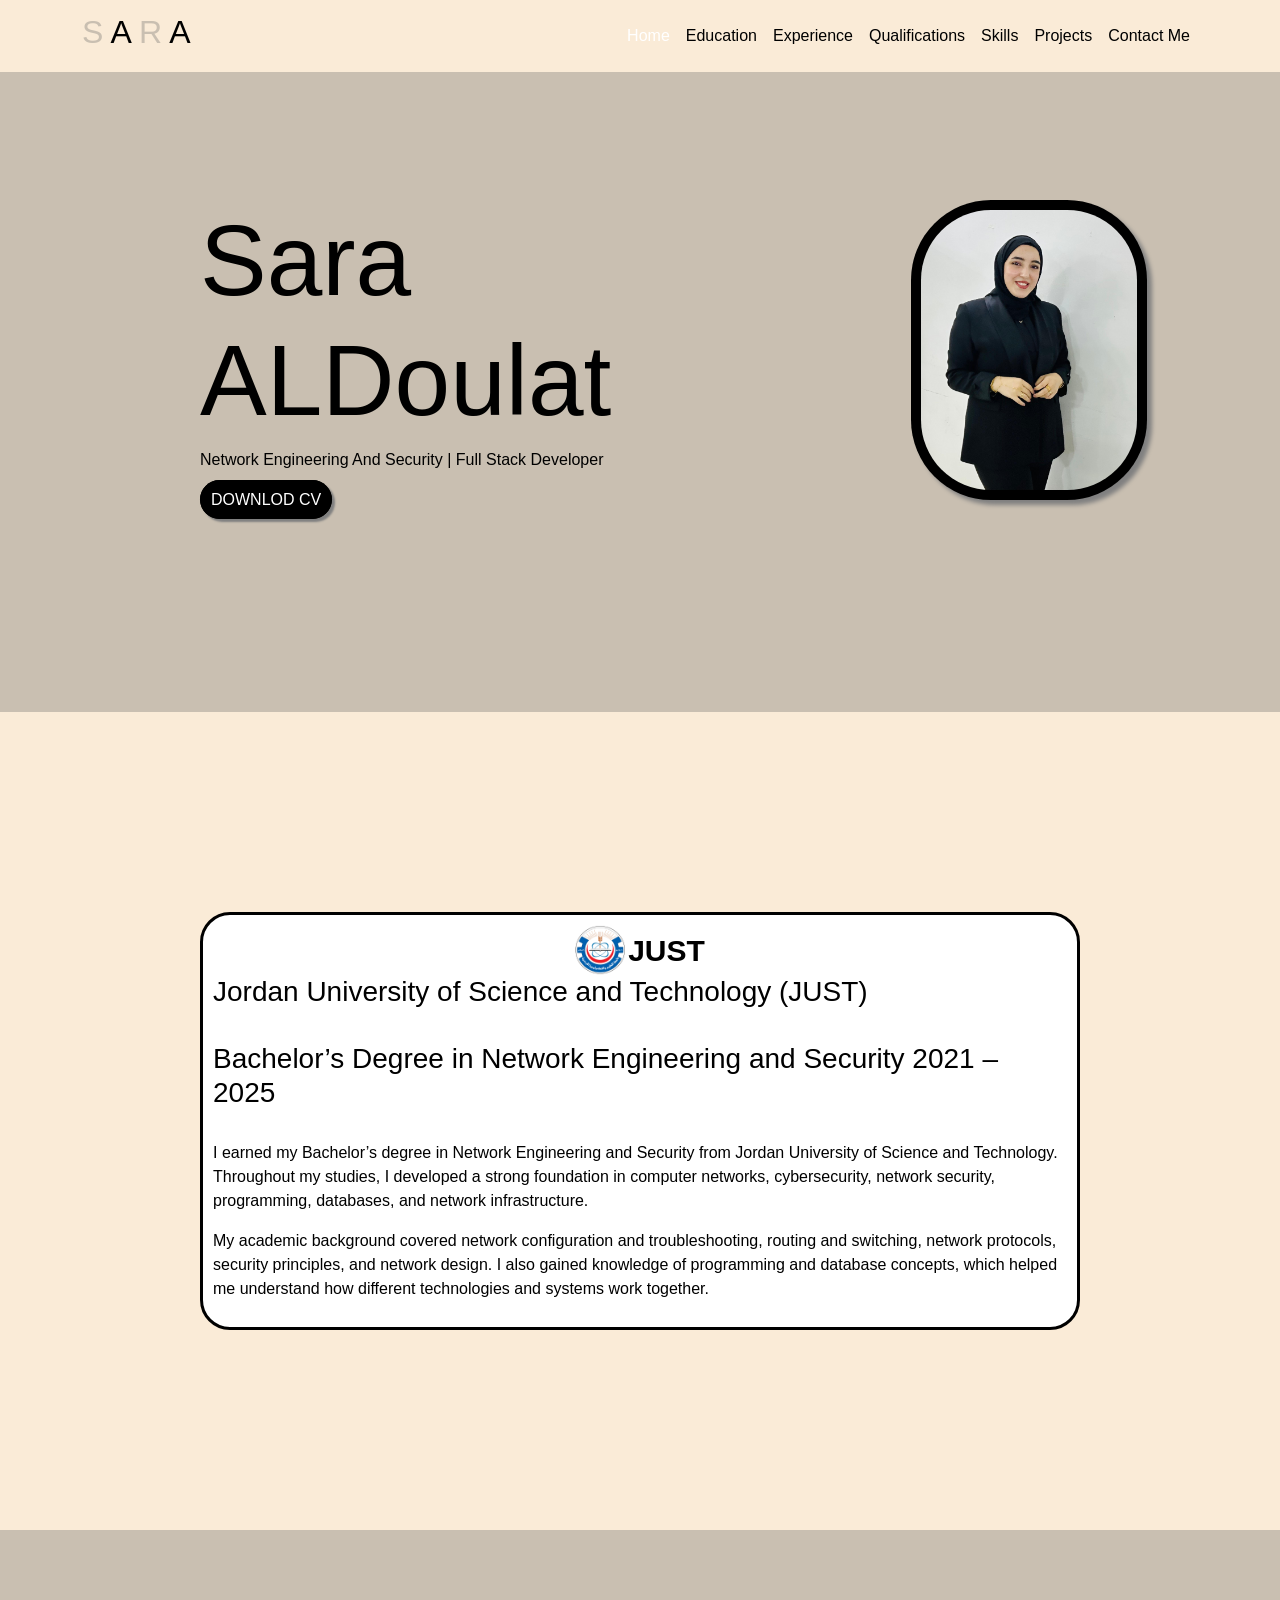
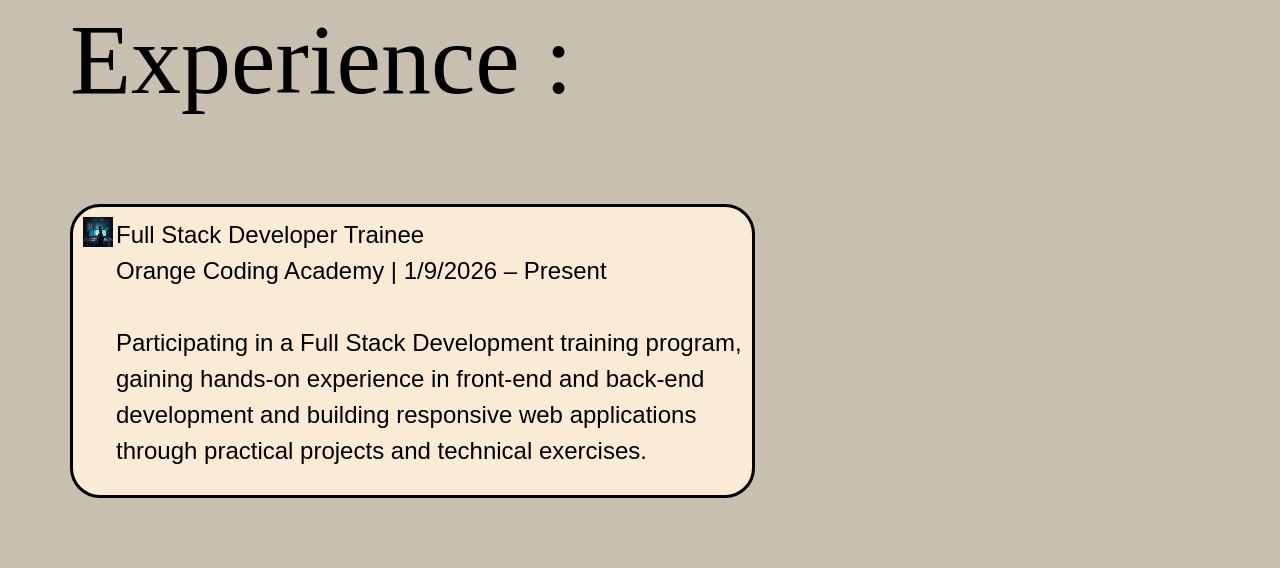
==== p.html @ fadd5550 "This is update" ====
<!DOCTYPE html>
<html lang="en">
<head>
    <meta charset="UTF-8">
    <meta name="viewport" content="width=device-width, initial-scale=1.0">
    <title>Sara | Portfolio</title>
    <link href="https://cdn.jsdelivr.net/npm/bootstrap@5.3.3/dist/css/bootstrap.min.css"
        rel="stylesheet">
    <link rel="stylesheet" href="p.css">

</head>
<body><div class="A">
    <nav class="navbar navbar-expand-lg navbar-dark  fixed-top">
    <div class="container">

        <!-- Logo -->
        <a class="navbar-brand logo" href="#home">
            <h2 class="logo">
    <span class="s">S</span>
    <span class="a">A</span>
    <span class="s">R</span>
    <span class="a">A</span>
</h2>
        </a>

        <!-- Mobile Button -->
        <button
            class="navbar-toggler"
            type="button"
            data-bs-toggle="collapse"
            data-bs-target="#navbarNav"
        >
            <span class="navbar-toggler-icon"></span>
        </button>

        <!-- Tabs -->
        <div class="collapse navbar-collapse" id="navbarNav">

            <ul class="navbar-nav ms-auto">

                <li class="nav-item">
                    <a class="nav-link active" href="#home">Home</a>
                </li>

                <li class="nav-item">
                    <a class="nav-link" href="#education">Education</a>
                </li>

                <li class="nav-item">
                    <a class="nav-link" href="#experience">Experience</a>
                </li>

                <li class="nav-item">
                    <a class="nav-link" href="#qualifications">
                        Qualifications
                    </a>
                </li>

                <li class="nav-item">
                    <a class="nav-link" href="#skills">Skills</a>
                </li>

                <li class="nav-item">
                    <a class="nav-link" href="#projects">Projects</a>
                </li>

                
                

                <li class="nav-item">
                    <a class="nav-link" href="#contact">Contact Me</a>
                </li>

            </ul>

        </div>
    </div>
</nav>
</div>
<!--HOME-->
<div id="home">
    <div >
<h1>Sara <br> ALDoulat</h1>
<p>Network Engineering And Security | Full Stack Developer</p>
<a id="cv" href="file:///C:/Users/user/Downloads/CV.pdf" target="_blank">DOWNLOD CV</a></div>
<img class="img1" src="sara.jpeg" width="300px" height="300px">

</div>
<!--educatione-->
<div id="education">
    <div  class="edu"> 
      <div class="just">  <img  src="JUST.png" width="50px" height="50px"><span>JUST</span></div>
    <h3>Jordan University of Science and Technology (JUST) <br><br>
    Bachelor’s Degree in Network Engineering and Security
    2021 – 2025</h3> 
    <br>

    <p>I earned my Bachelor’s degree in Network Engineering and Security from Jordan University of  
        Science and Technology. Throughout my studies, I developed a strong foundation in computer 
        networks, cybersecurity, network security, programming, databases, and network infrastructure.</p>
  
    <p>My academic background covered network configuration and troubleshooting, routing and switching, 
        network protocols, security principles, and network design. I also gained knowledge of programming and 
        database concepts, which helped me understand how different technologies and systems work together.</p>
</div></div>

<!--experience-->
<div id="experience">
    <h2>Experience :</h2><br>
<div> 
<img src="edu.jpg" width="30px" height="30px">
<p>Full Stack Developer Trainee<br>
Orange Coding Academy | 1/9/2026 – Present<br><br>

Participating in a Full Stack Development training program,<br>
gaining hands-on experience in front-end and back-end<br>
development and building responsive web applications<br>
through practical projects and technical exercises.</p>

</div></div>
</body>
</html>
---- p.css ----
body {
    font-family: 'Poppins', sans-serif;
    color:black;
}
.navbar{background-color:antiquewhite;}
.s{
    color:#C9BFB1;
}
.a{
    color: black;
}
.nav-link{color: black; 
}
.nav-link:hover{
    text-decoration: underline;
}




#home{
    padding: 200px;
    background-color:#C9BFB1;
      display: flex;
      gap: 300px;
  
    
}
h1{
    font-size: 100px;
}

#cv{
    color: white;
    background-color: black;
    box-shadow: 3px 3px 2px gray;
    width: fit-content;
    padding: 10px;
    border-radius:30px;
    border: 1px solid black;
     text-decoration: none;
    
}
#cv:hover{
    background-color:#C9BFB1;
   
}
.img1{  padding: 10px;
    background-color: black;
    border-radius: 80px;
    box-shadow: 5px 5px 4px gray ;
      

}


/*Educatione*/
#education{    background-color:antiquewhite;
   
    padding: 200px;
   
}
 #education .edu{ 
    background-color: white;
    border: 3px solid black;
    border-radius: 30px;
    padding: 10px;}
#education .just{
    display: flex;
    justify-content: center;
   align-items: center;
    font-weight: bold;
    font-size:30px;
   
    gap: 3px;

}
#experience{
 background-color:#C9BFB1;
 padding: 70px;
 
  
}
#experience div{
    display: flex;
    background-color: antiquewhite;
    border: 3px solid black;
    border-radius: 30px;
    padding: 10px;
    width: fit-content;
    font-size: x-large;
    gap: 3px;
    
}
#experience h2{
    margin-bottom: 60px;
    font-family:fantasy;
    
    font-size: 100px;
}
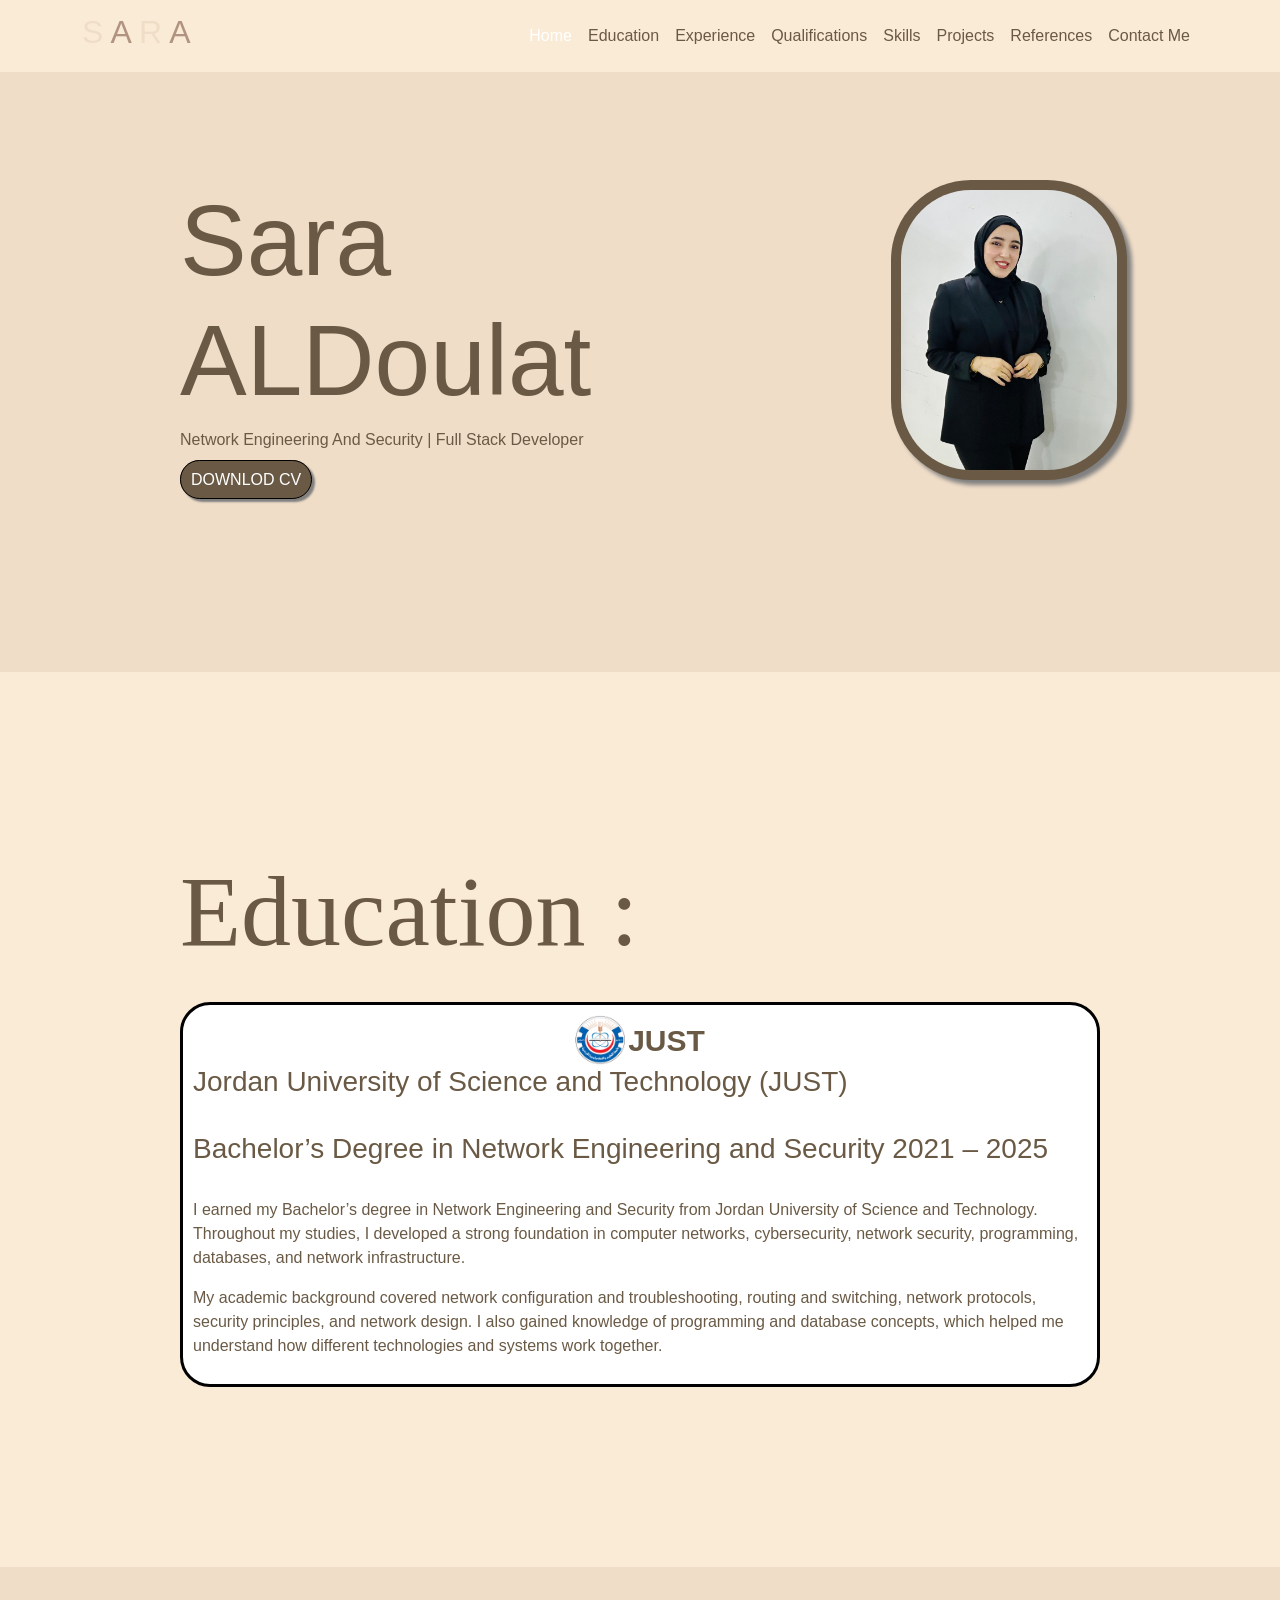
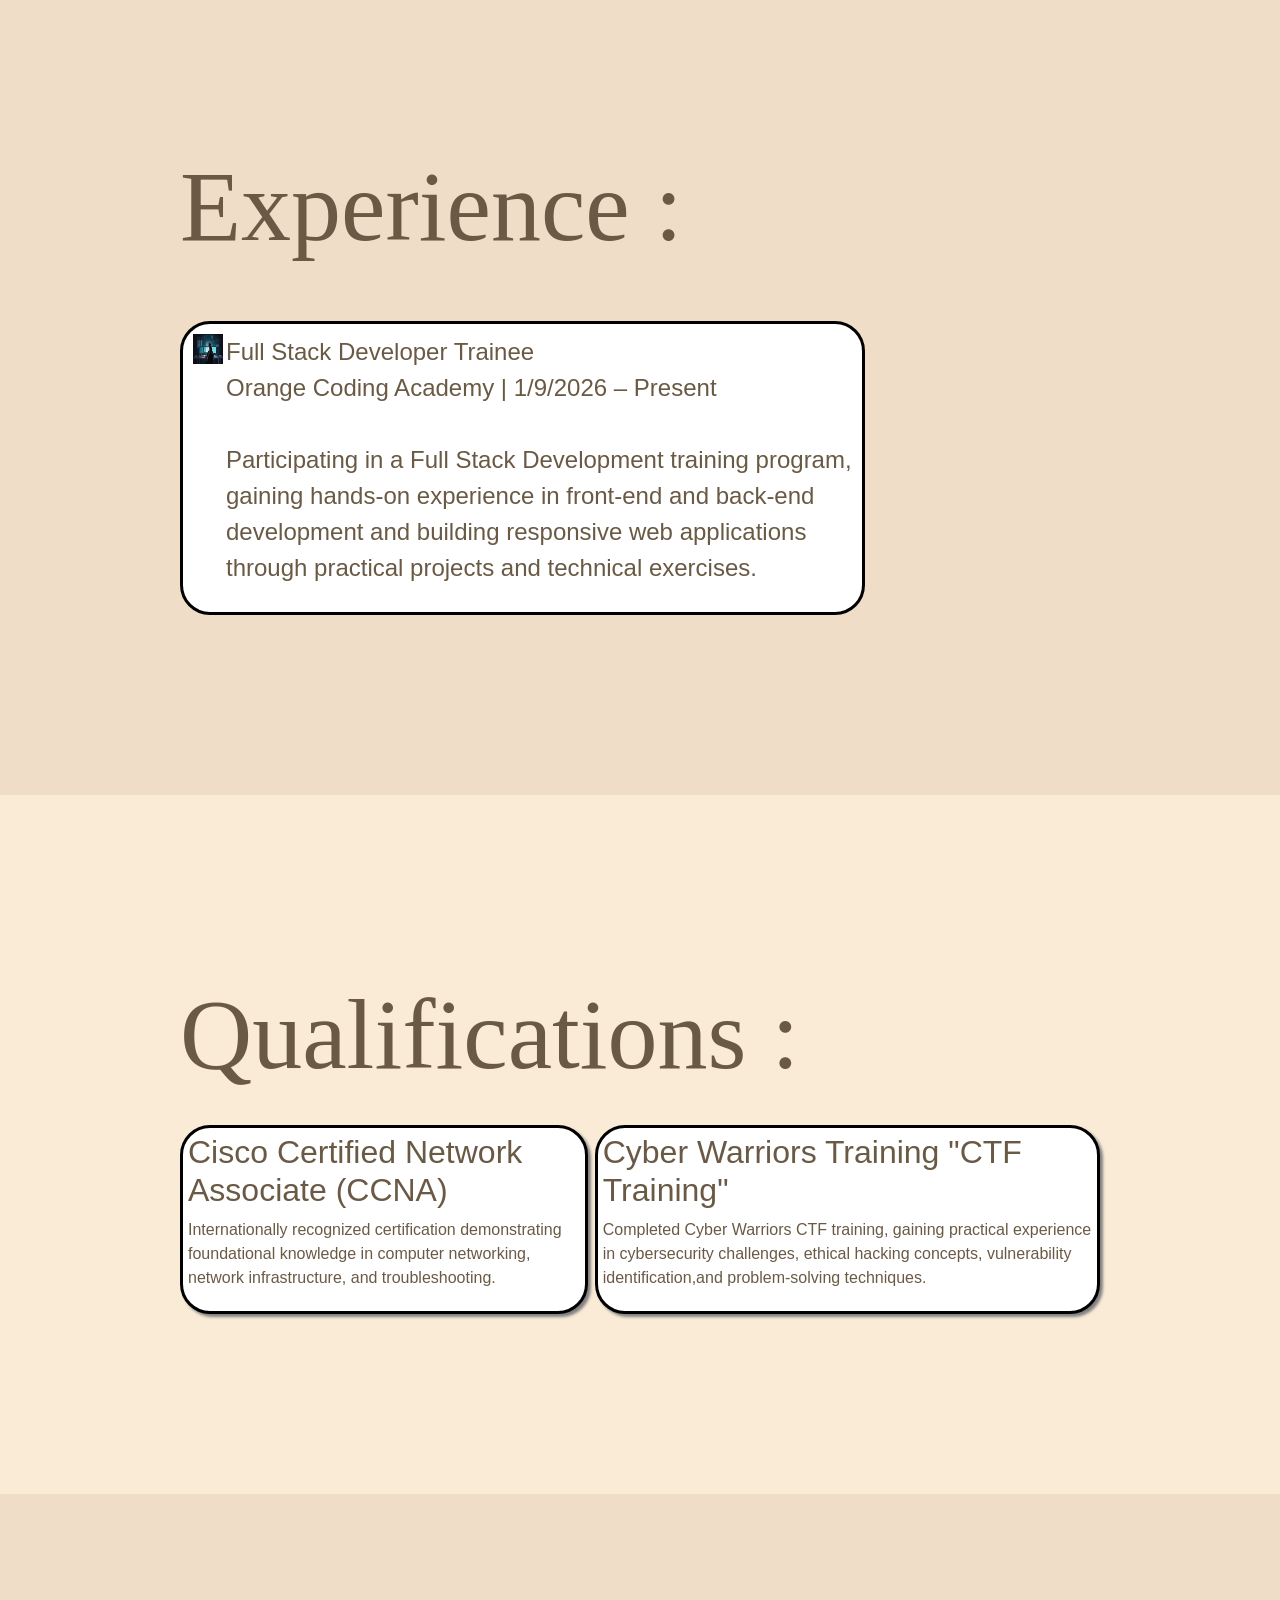
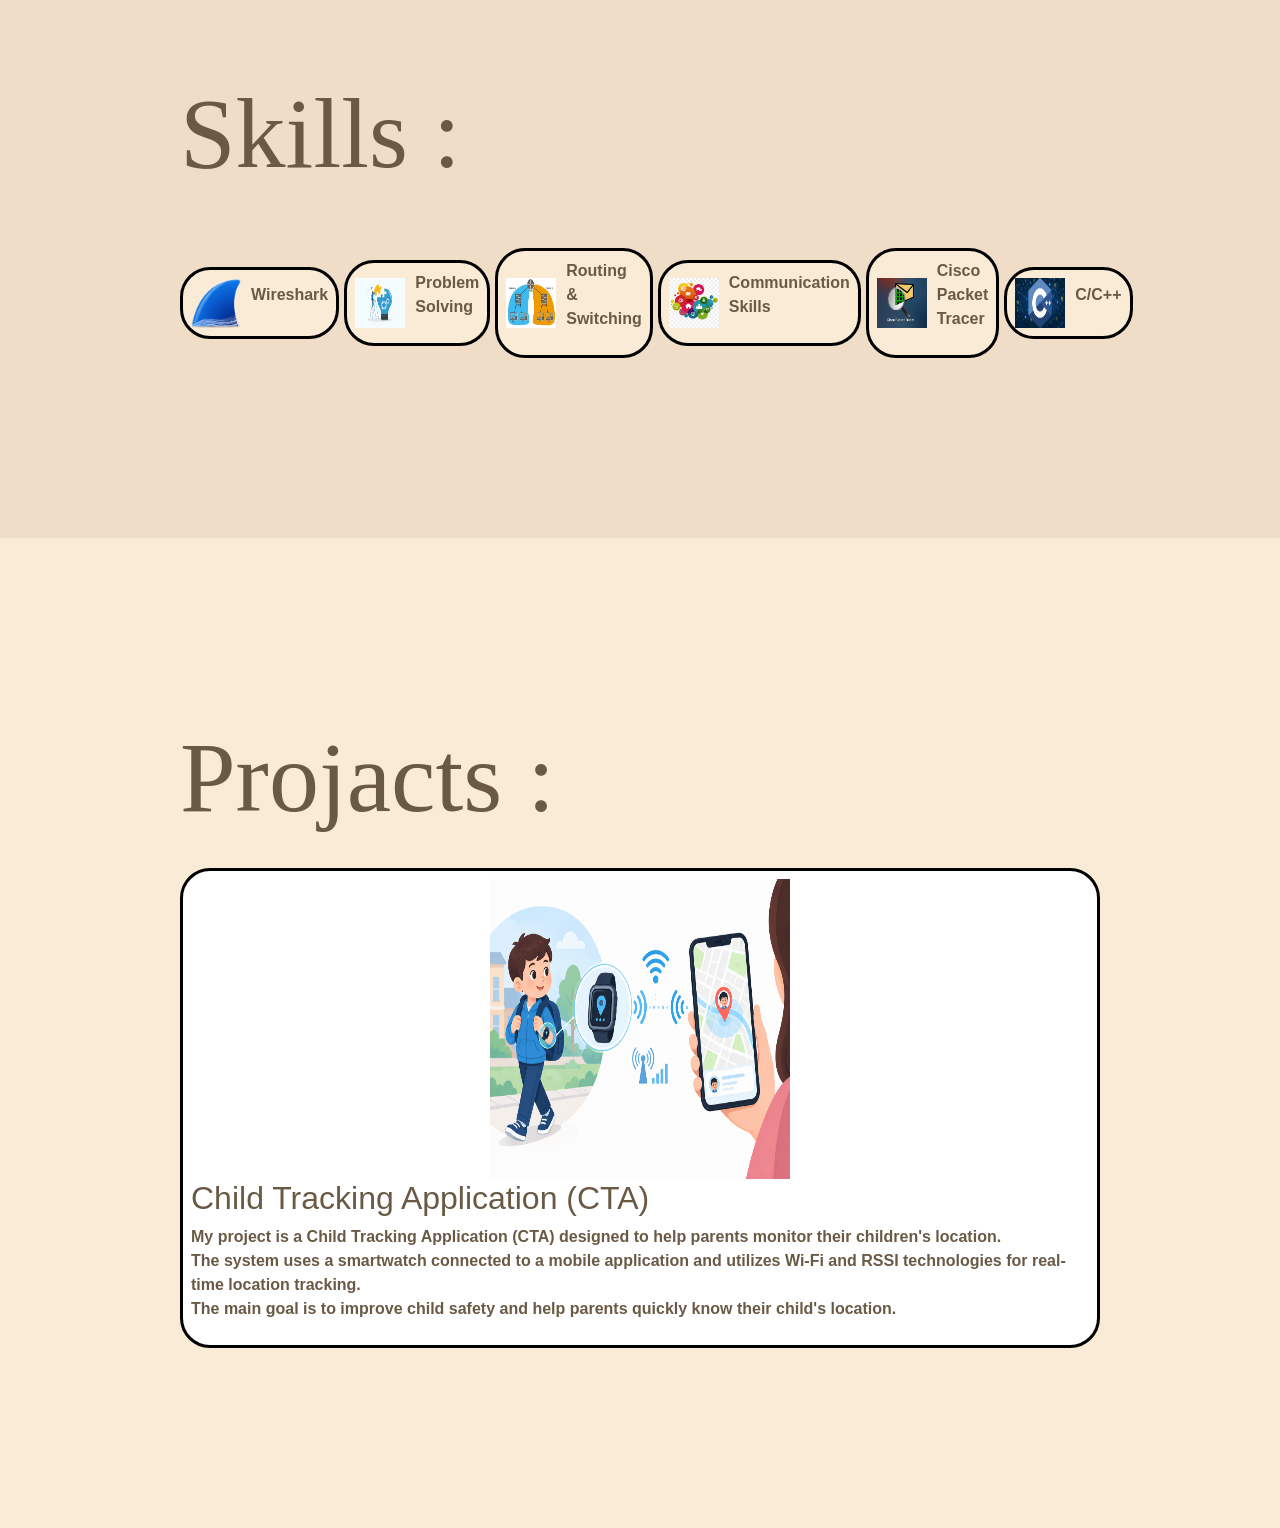
==== commit 94f83c66: "This is update" ====
--- a/p.html
+++ b/p.html
@@ -63,7 +63,11 @@
                 <li class="nav-item">
                     <a class="nav-link" href="#projects">Projects</a>
                 </li>
-
+                  <li class="nav-item">
+                    <a class="nav-link" href="#references">
+                        References
+                    </a>
+                </li>
                 
                 
 
@@ -82,12 +86,13 @@
     <div >
 <h1>Sara <br> ALDoulat</h1>
 <p>Network Engineering And Security | Full Stack Developer</p>
-<a id="cv" href="file:///C:/Users/user/Downloads/CV.pdf" target="_blank">DOWNLOD CV</a></div>
+<a id="cv"href=" https://drive.google.com/file/d/16c0MTlNwPbzlSyd9CxuAA2ShcEpSTmCc/view?usp=drivesdk" target="_blank">DOWNLOD CV</a></div>
 <img class="img1" src="sara.jpeg" width="300px" height="300px">
 
 </div>
 <!--educatione-->
 <div id="education">
+    <h2>Education :</h2>
     <div  class="edu"> 
       <div class="just">  <img  src="JUST.png" width="50px" height="50px"><span>JUST</span></div>
     <h3>Jordan University of Science and Technology (JUST) <br><br>
@@ -118,5 +123,54 @@
 through practical projects and technical exercises.</p>
 
 </div></div>
+<div id="qualifications">
+    <h2 class="h2">Qualifications :</h2>
+<div class="qua">
+<div class="q1">
+    <h2>Cisco Certified Network Associate (CCNA)</h2>
+    <p>Internationally recognized certification demonstrating foundational knowledge in computer networking,
+         network infrastructure, and troubleshooting.
+
+    </p>
+</div>
+<div class="q2">
+    <h2>Cyber Warriors Training "CTF Training"</h2>
+    <p>Completed Cyber Warriors CTF training, gaining practical experience
+         in cybersecurity challenges, ethical hacking concepts, 
+         vulnerability identification,and problem-solving techniques.</p>
+</div>
+</div>
+</div>
+
+<!--skills-->
+<div id="skills">
+<h2>Skills :</h2><br>
+<div >
+<div class="sk"><img src="Wireshark.png"  width="50px" height="50px"> <br>
+                <p>Wireshark</p></div>
+<div class="sk"><img src="ps.webp"  width="50px" height="50px"> <br>
+                <p>Problem Solving</p></div>
+<div class="sk"><img src="rs.webp"  width="50px" height="50px"> <br>
+                <p>Routing & Switching</p></div>
+<div class="sk"> <img src="cs.png"  width="50px" height="50px"> <br>
+                <p>Communication Skills</p></div>
+<div class="sk"><img src="pt.webp"  width="50px" height="50px">
+    <br><br>
+                <p>Cisco Packet Tracer</p></div>
+<div class="sk"><img src="c.webp"  width="50px" height="50px"> <br>
+                <p>C/C++</p></div>
+
+</div></div>
+
+<!--Project-->
+<div id="projects">
+    <h2 class="h2">Projacts :</h2>
+    <div class="pro">
+<img class="img" src="CHILD.png"  width="300px" height="300px">
+<h2>Child Tracking Application (CTA)</h2>
+<p>My project is a Child Tracking Application (CTA) designed to help parents monitor their children's location. <br>
+    The system uses a smartwatch connected to a mobile application and utilizes Wi-Fi and RSSI technologies for real-time location tracking. <br>
+    The main goal is to improve child safety and help parents quickly know their child's location.</p>
+</div></div>
 </body>
 </html>
--- a/p.css
+++ b/p.css
@@ -1,16 +1,16 @@
 
 body {
     font-family: 'Poppins', sans-serif;
-    color:black;
+    color:#6A5A45;
 }
 .navbar{background-color:antiquewhite;}
 .s{
-    color:#C9BFB1;
+    color:#F0DDC8;
 }
 .a{
-    color: black;
-}
-.nav-link{color: black; 
+    color: #B09480;
+}
+.nav-link{color: #6A5A45; 
 }
 .nav-link:hover{
     text-decoration: underline;
@@ -20,8 +20,8 @@
 
 
 #home{
-    padding: 200px;
-    background-color:#C9BFB1;
+    padding: 180px;
+    background-color:#F0DDC8;
       display: flex;
       gap: 300px;
   
@@ -33,7 +33,7 @@
 
 #cv{
     color: white;
-    background-color: black;
+    background-color: #6A5A45;
     box-shadow: 3px 3px 2px gray;
     width: fit-content;
     padding: 10px;
@@ -43,11 +43,11 @@
     
 }
 #cv:hover{
-    background-color:#C9BFB1;
+    background-color:antiquewhite;
    
 }
 .img1{  padding: 10px;
-    background-color: black;
+    background-color: #6A5A45;
     border-radius: 80px;
     box-shadow: 5px 5px 4px gray ;
       
@@ -56,9 +56,10 @@
 
 
 /*Educatione*/
+
 #education{    background-color:antiquewhite;
    
-    padding: 200px;
+    padding: 180px;
    
 }
  #education .edu{ 
@@ -76,15 +77,21 @@
     gap: 3px;
 
 }
+
+#education h2{margin-bottom: 30px;
+    font-family:fantasy;
+    
+    font-size: 100px;}
+    /*experience*/
 #experience{
- background-color:#C9BFB1;
- padding: 70px;
+ background-color:#F0DDC8;
+ padding: 180px;
  
   
 }
 #experience div{
     display: flex;
-    background-color: antiquewhite;
+    background-color: white;
     border: 3px solid black;
     border-radius: 30px;
     padding: 10px;
@@ -94,8 +101,104 @@
     
 }
 #experience h2{
-    margin-bottom: 60px;
+    margin-bottom: 30px;
     font-family:fantasy;
     
     font-size: 100px;
-}+}
+/*qualifications*/
+#qualifications{background-color:antiquewhite;
+   
+    padding: 180px;
+
+}
+#qualifications .h2{ margin-bottom: 30px;
+    font-family:fantasy;
+    
+    font-size: 100px;}
+.qua{
+    display: flex;
+    gap: 7px;
+    flex: 1 ;
+    
+}
+.q1{
+    border: 3px solid black;
+    box-shadow: 3px 3px 3px gray;
+    border-radius: 30px;
+    padding: 5px;
+    background-color:white;
+    
+
+}
+.q2{ border: 3px solid black;
+    box-shadow: 3px 3px 3px gray;
+    border-radius: 30px;
+    padding: 5px; 
+    background-color:white;
+}
+.q1:hover{
+    transform:scale(1.1);
+}
+.q2:hover{
+    transform:scale(1.1);
+}
+/*skills*/
+#skills{
+
+     background-color:#F0DDC8;
+;
+
+   
+    padding: 180px;
+}
+#skills div {
+display: flex;
+    
+    align-items: center;
+    gap: 5px;
+    
+}
+#skills h2{margin-bottom: 30px;
+    font-family:fantasy;
+    font-size: 100px;}
+#skills .sk{
+    width: fit-content;
+    border: 3px solid black;
+     border-radius: 30px;
+      font-weight: bold;
+    background-color:antiquewhite;
+    padding: 8px;
+    flex: 1;
+     
+    
+}
+.sk:hover{
+      transform: translateY(-8px);
+      box-shadow: 0 8px 15px gray;
+      
+}
+/*projects*/
+#projects{
+    background-color:antiquewhite;
+
+   
+    padding: 180px;
+}
+.pro{
+     width: fit-content;
+    border: 3px solid black;
+     border-radius: 30px;
+      font-weight: bold;
+    background-color:white;
+    padding: 8px;
+    flex: 1;
+     
+}
+ #projects .h2{margin-bottom: 30px;
+    font-family: fantasy;
+    font-size: 100px;}
+#projects .img{
+    display: block;
+margin: auto;
+}
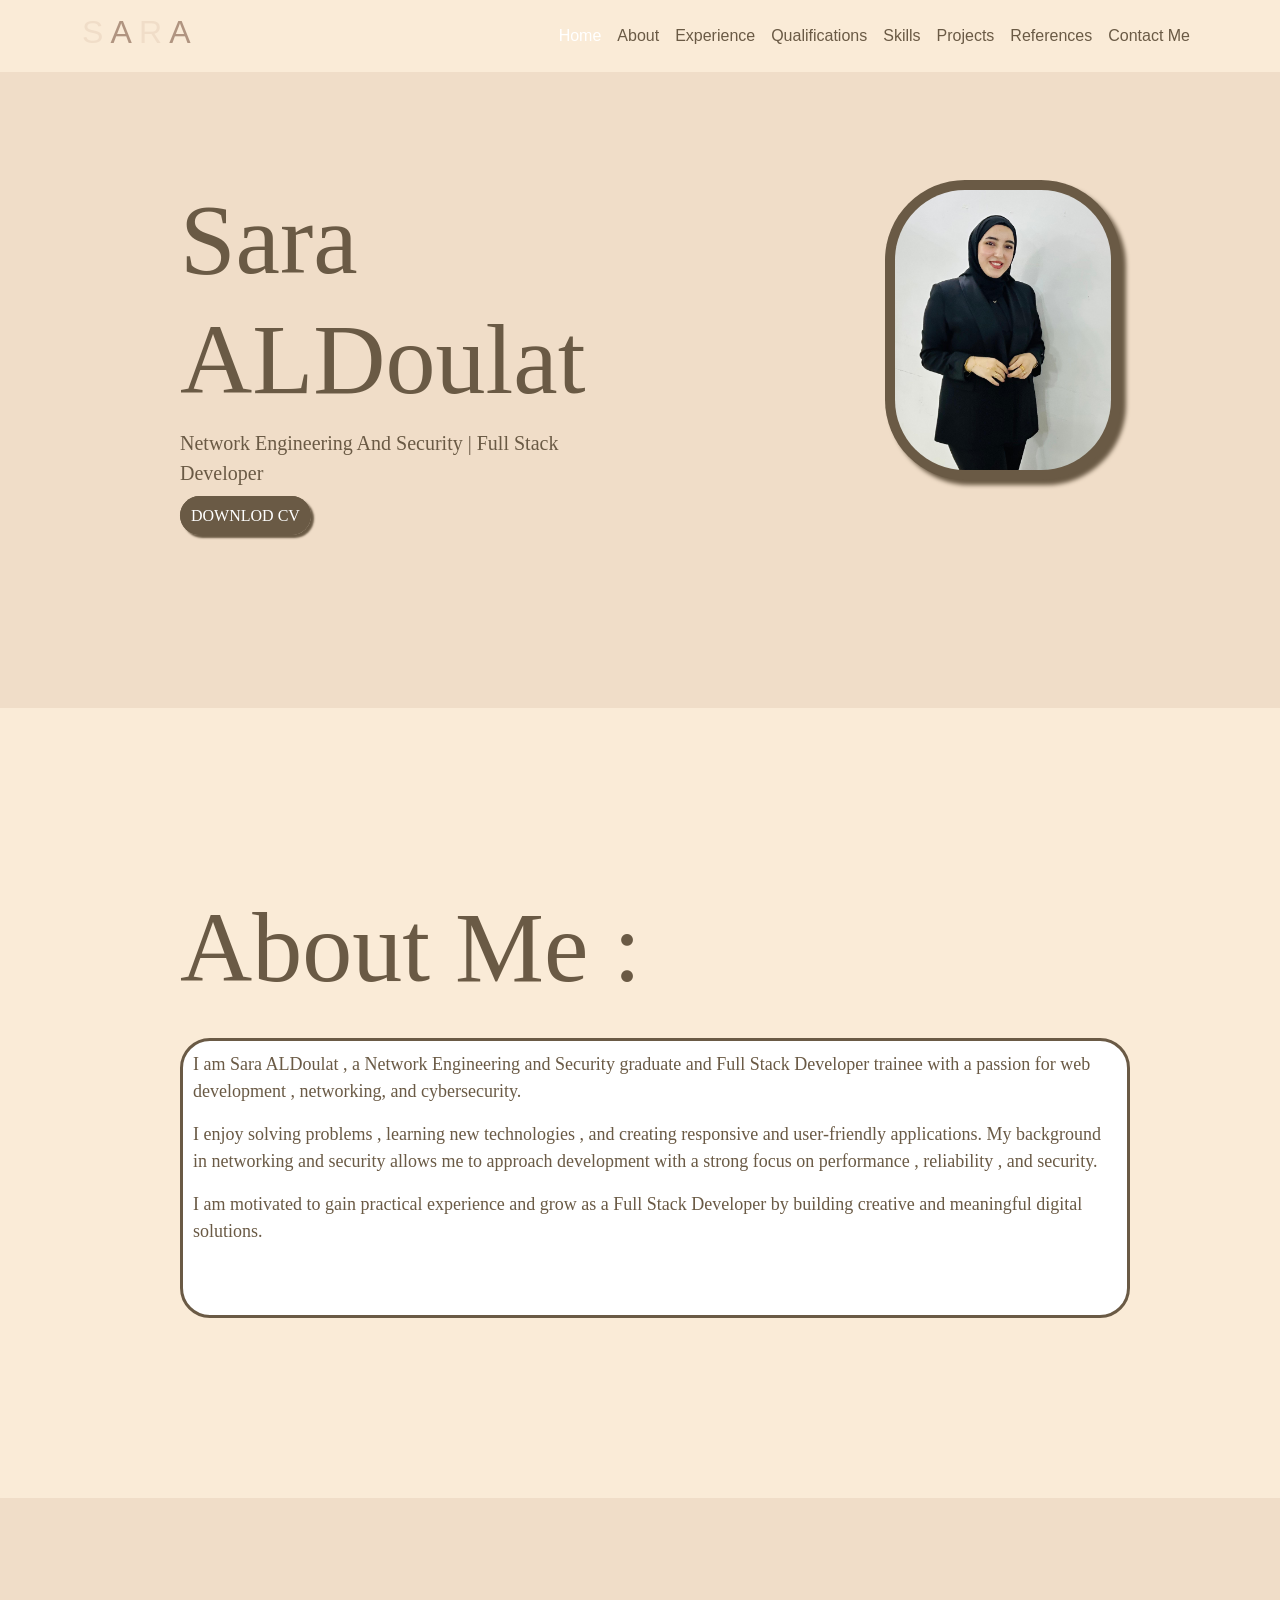
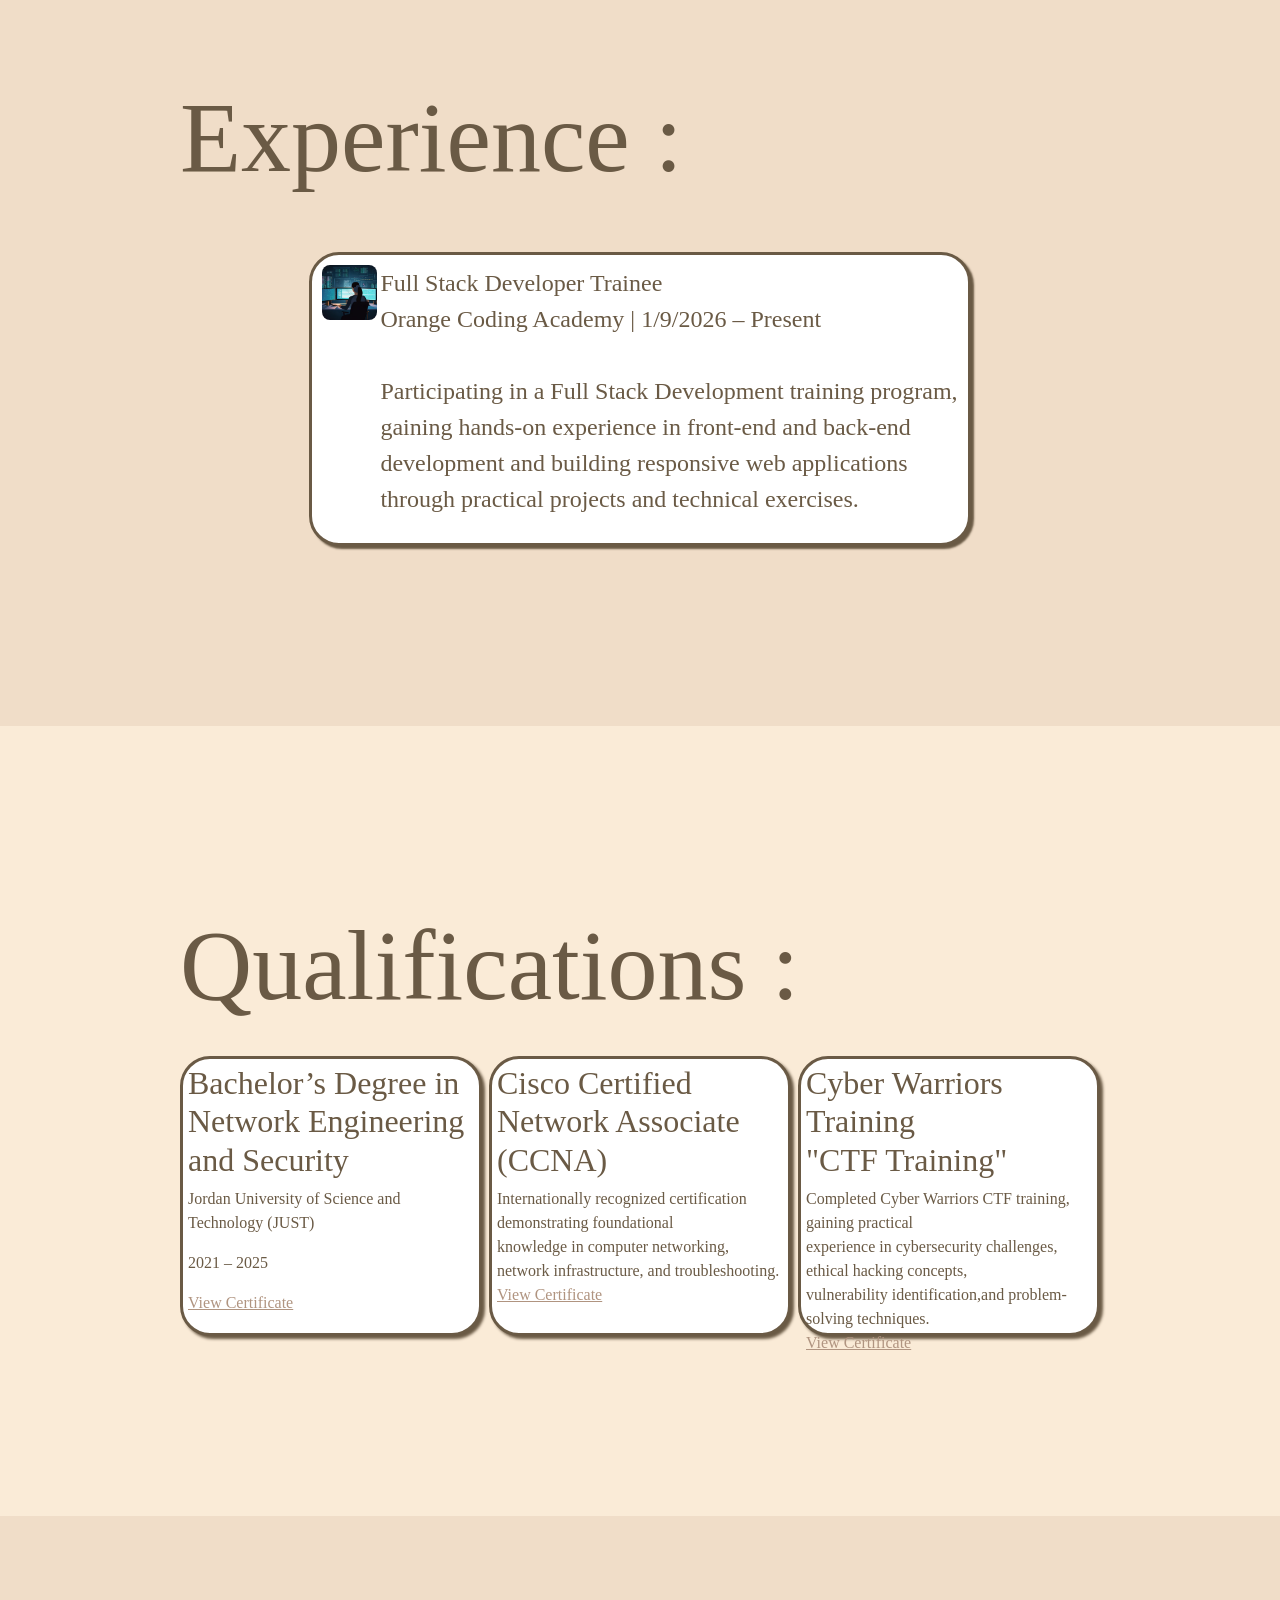
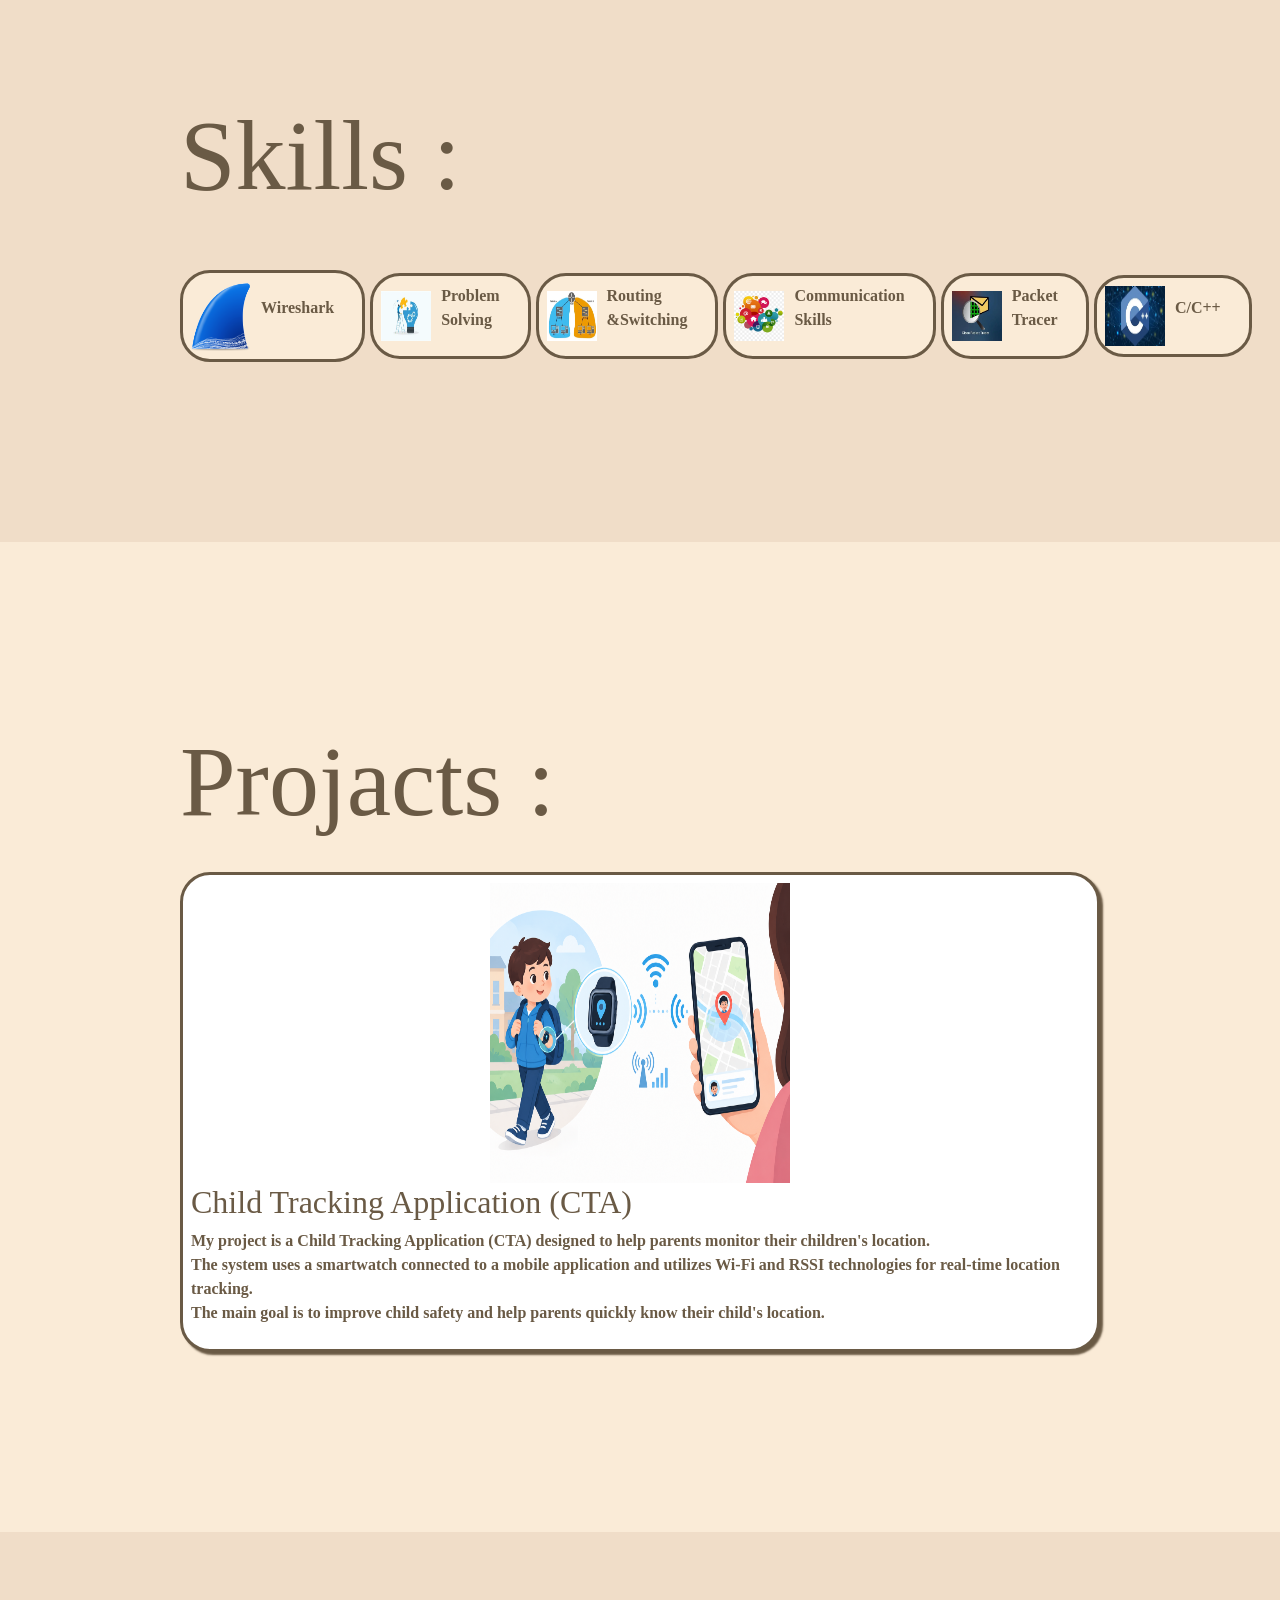
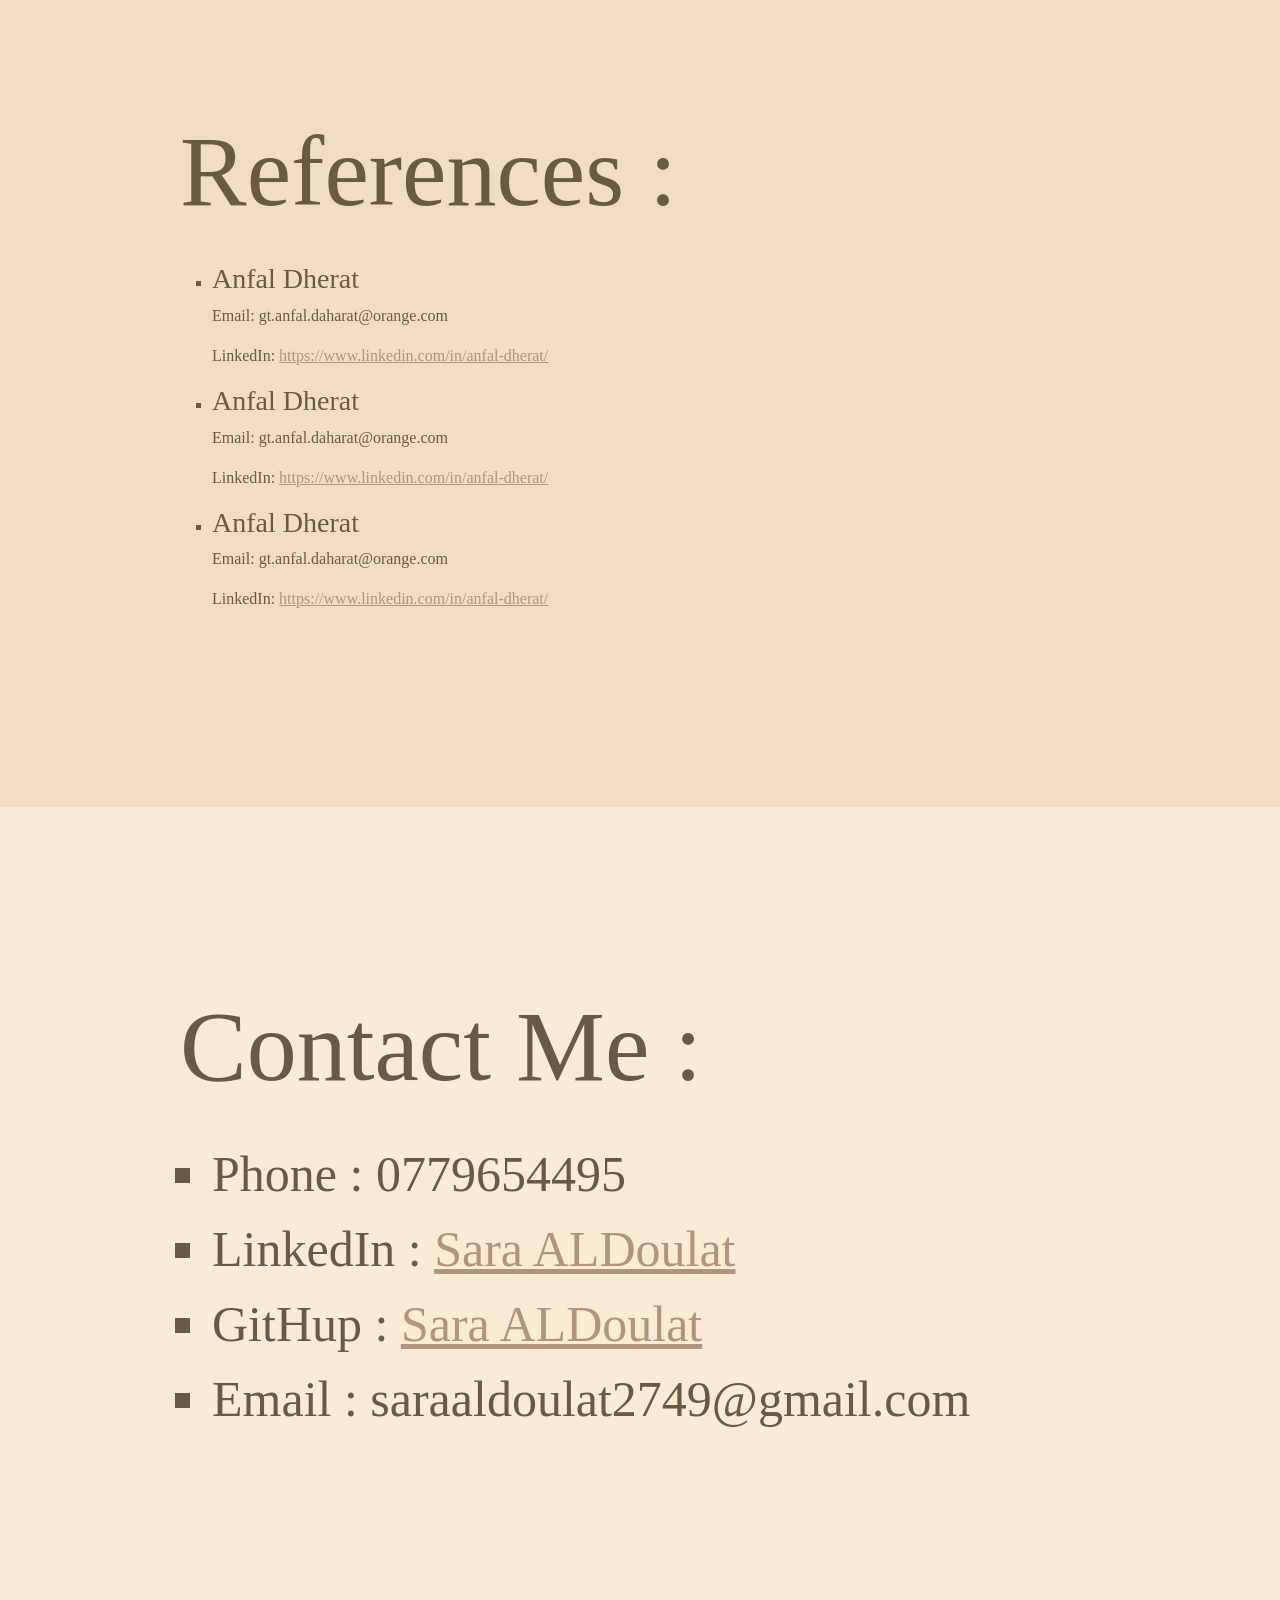
==== commit ef9c0492: "This is update" ====
--- a/p.html
+++ b/p.html
@@ -43,8 +43,8 @@
                 </li>
 
                 <li class="nav-item">
-                    <a class="nav-link" href="#education">Education</a>
-                </li>
+                   <a class="nav-link" href="#about">About</a>
+                 </li>
 
                 <li class="nav-item">
                     <a class="nav-link" href="#experience">Experience</a>
@@ -87,33 +87,37 @@
 <h1>Sara <br> ALDoulat</h1>
 <p>Network Engineering And Security | Full Stack Developer</p>
 <a id="cv"href=" https://drive.google.com/file/d/16c0MTlNwPbzlSyd9CxuAA2ShcEpSTmCc/view?usp=drivesdk" target="_blank">DOWNLOD CV</a></div>
-<img class="img1" src="sara.jpeg" width="300px" height="300px">
-
-</div>
-<!--educatione-->
-<div id="education">
-    <h2>Education :</h2>
-    <div  class="edu"> 
-      <div class="just">  <img  src="JUST.png" width="50px" height="50px"><span>JUST</span></div>
-    <h3>Jordan University of Science and Technology (JUST) <br><br>
-    Bachelor’s Degree in Network Engineering and Security
-    2021 – 2025</h3> 
-    <br>
-
-    <p>I earned my Bachelor’s degree in Network Engineering and Security from Jordan University of  
-        Science and Technology. Throughout my studies, I developed a strong foundation in computer 
-        networks, cybersecurity, network security, programming, databases, and network infrastructure.</p>
-  
-    <p>My academic background covered network configuration and troubleshooting, routing and switching, 
-        network protocols, security principles, and network design. I also gained knowledge of programming and 
-        database concepts, which helped me understand how different technologies and systems work together.</p>
-</div></div>
-
+<img class="img1" src="pictures/sara.jpeg" width="300px" height="300px">
+
+</div>
+<!--adoute-->
+<div id="about">
+    <h2>About Me :</h2>
+    <div  class="abo"> 
+        <p>
+    I am Sara ALDoulat , a Network Engineering and Security graduate and
+    Full Stack Developer trainee with a passion for web development ,
+    networking, and cybersecurity.
+</p>
+
+<p>
+    I enjoy solving problems , learning new technologies , and creating
+    responsive and user-friendly applications. My background in networking
+    and security allows me to approach development with a strong focus on
+    performance , reliability , and security.
+</p>
+
+<p>
+    I am motivated to gain practical experience and grow as a Full Stack
+    Developer by building creative and meaningful digital solutions.
+</p>
+         </div>
+</div>
 <!--experience-->
 <div id="experience">
     <h2>Experience :</h2><br>
 <div> 
-<img src="edu.jpg" width="30px" height="30px">
+<img src="pictures/edu.jpg" width="30px" height="30px">
 <p>Full Stack Developer Trainee<br>
 Orange Coding Academy | 1/9/2026 – Present<br><br>
 
@@ -125,19 +129,28 @@
 </div></div>
 <div id="qualifications">
     <h2 class="h2">Qualifications :</h2>
-<div class="qua">
+     <div class="qua">
+      <div class="just">
+    
+        <h2>Bachelor’s Degree in Network Engineering and Security</h2>
+        <p>Jordan University of Science and Technology (JUST)</p>
+        <p>2021 – 2025</p>
+         <a class="ar" href="https://drive.google.com/file/d/18L8PKaPvho_KaP57KqhE4Sx3trDBUhMB/view?usp=drivesdk" target="_blank">View Certificate</a>
+    </div>
+  
 <div class="q1">
     <h2>Cisco Certified Network Associate (CCNA)</h2>
-    <p>Internationally recognized certification demonstrating foundational knowledge in computer networking,
-         network infrastructure, and troubleshooting.
-
+    <p>Internationally recognized certification demonstrating foundational <br>knowledge in computer networking,
+         network infrastructure, and troubleshooting.<br>
+    <a href="https://drive.google.com/file/d/1Spo6yac3j06YO1FZ8KaXP9KNkkQDD06U/view?usp=drivesdk" target="_blank">View Certificate</a>
     </p>
 </div>
 <div class="q2">
-    <h2>Cyber Warriors Training "CTF Training"</h2>
-    <p>Completed Cyber Warriors CTF training, gaining practical experience
-         in cybersecurity challenges, ethical hacking concepts, 
-         vulnerability identification,and problem-solving techniques.</p>
+    <h2>Cyber Warriors Training<br> "CTF Training"</h2>
+    <p>Completed Cyber Warriors CTF training, gaining practical<br> experience
+         in cybersecurity challenges, ethical hacking concepts, <br>
+         vulnerability identification,and problem-solving techniques.<br>
+    <a href="https://drive.google.com/file/d/1xc2PUte7oJpqL4cza08aOqQYscU4Pv2W/view?usp=drivesdk" target="_blank">View Certificate</a></p>
 </div>
 </div>
 </div>
@@ -146,18 +159,18 @@
 <div id="skills">
 <h2>Skills :</h2><br>
 <div >
-<div class="sk"><img src="Wireshark.png"  width="50px" height="50px"> <br>
+<div class="sk"><img src="pictures/Wireshark.png"  width="60px" height="70px"> <br>
                 <p>Wireshark</p></div>
-<div class="sk"><img src="ps.webp"  width="50px" height="50px"> <br>
+<div class="sk"><img src="pictures/ps.webp"  width="50px" height="50px"> <br>
                 <p>Problem Solving</p></div>
-<div class="sk"><img src="rs.webp"  width="50px" height="50px"> <br>
-                <p>Routing & Switching</p></div>
-<div class="sk"> <img src="cs.png"  width="50px" height="50px"> <br>
+<div class="sk"><img src="pictures/rs.webp"  width="50px" height="50px"> <br>
+                <p>Routing &Switching</p></div>
+<div class="sk"> <img src="pictures/cs.png"  width="50px" height="50px"> <br>
                 <p>Communication Skills</p></div>
-<div class="sk"><img src="pt.webp"  width="50px" height="50px">
+<div class="sk"><img src="pictures/pt.webp"  width="50px" height="50px">
     <br><br>
-                <p>Cisco Packet Tracer</p></div>
-<div class="sk"><img src="c.webp"  width="50px" height="50px"> <br>
+                <p>Packet Tracer</p></div>
+<div class="sk"><img src="pictures/c.webp"  width="60px" height="60px"> <br>
                 <p>C/C++</p></div>
 
 </div></div>
@@ -166,11 +179,53 @@
 <div id="projects">
     <h2 class="h2">Projacts :</h2>
     <div class="pro">
-<img class="img" src="CHILD.png"  width="300px" height="300px">
+<img class="img" src="pictures/CHILD.png"  width="300px" height="300px">
 <h2>Child Tracking Application (CTA)</h2>
 <p>My project is a Child Tracking Application (CTA) designed to help parents monitor their children's location. <br>
     The system uses a smartwatch connected to a mobile application and utilizes Wi-Fi and RSSI technologies for real-time location tracking. <br>
     The main goal is to improve child safety and help parents quickly know their child's location.</p>
 </div></div>
+
+<!--referance-->
+<div id="references">
+    <h2>References :</h2>
+    <div class="ref">
+        <ul type="square">
+   <li>
+    <h3>Anfal Dherat</h3>
+    <p>Email: gt.anfal.daharat@orange.com</p>
+    <p>LinkedIn:  <a href="https://www.linkedin.com/in/anfal-dherat/" target="_blank">https://www.linkedin.com/in/anfal-dherat/</a></p>
+  </li>
+
+  <li>
+    <h3>Anfal Dherat</h3>
+    <p>Email: gt.anfal.daharat@orange.com</p>
+    <p>LinkedIn:  <a href="https://www.linkedin.com/in/anfal-dherat/" target="_blank">https://www.linkedin.com/in/anfal-dherat/</a></p>
+  </li>
+     
+   <li>
+    <h3>Anfal Dherat</h3>
+    <p>Email: gt.anfal.daharat@orange.com</p>
+    <p>LinkedIn:  <a href="https://www.linkedin.com/in/anfal-dherat/" target="_blank">https://www.linkedin.com/in/anfal-dherat/</a></p>
+   </li>
+</ul>
+</div>
+</div>
+<div id="contact">
+    <h2>Contact Me :</h2>
+    <div class="con">
+     <ul type="square">
+   <li>Phone : 0779654495</li>
+  
+     <li>LinkedIn :  <a href="https://www.linkedin.com/in/sara-aldoulat-8ba44a204?utm_source=share_via&utm_content=profile&utm_medium=member_ios" target="_blank">Sara ALDoulat</a></li>
+   <li>GitHup :  <a href="https://github.com/saraaldoulat2749-art" target="_blank">Sara ALDoulat</a></li>
+   <li>Email : saraaldoulat2749@gmail.com</li>
+</ul>
+
+</div>
+
+</div>
+
+
 </body>
 </html>
--- a/p.css
+++ b/p.css
@@ -8,6 +8,9 @@
     color:#F0DDC8;
 }
 .a{
+    color: #B09480;
+}
+a{
     color: #B09480;
 }
 .nav-link{color: #6A5A45; 
@@ -25,7 +28,10 @@
       display: flex;
       gap: 300px;
   
-    
+    font-family: initial;
+}
+#home p{
+    font-size: 20px;
 }
 h1{
     font-size: 100px;
@@ -34,11 +40,11 @@
 #cv{
     color: white;
     background-color: #6A5A45;
-    box-shadow: 3px 3px 2px gray;
+    box-shadow: 3px 3px 2px #6A5A45;
     width: fit-content;
     padding: 10px;
     border-radius:30px;
-    border: 1px solid black;
+    border: 1px solid #6A5A45;
      text-decoration: none;
     
 }
@@ -49,7 +55,7 @@
 .img1{  padding: 10px;
     background-color: #6A5A45;
     border-radius: 80px;
-    box-shadow: 5px 5px 4px gray ;
+    box-shadow: 5px 5px 4px #6A5A45 ;
       
 
 }
@@ -57,29 +63,24 @@
 
 /*Educatione*/
 
-#education{    background-color:antiquewhite;
-   
-    padding: 180px;
-   
-}
- #education .edu{ 
+#about{    background-color:antiquewhite;
+   
+    padding: 180px;
+   
+}
+ #about .abo{ 
     background-color: white;
-    border: 3px solid black;
-    border-radius: 30px;
-    padding: 10px;}
-#education .just{
-    display: flex;
-    justify-content: center;
-   align-items: center;
-    font-weight: bold;
-    font-size:30px;
-   
-    gap: 3px;
-
-}
-
-#education h2{margin-bottom: 30px;
-    font-family:fantasy;
+    border: 3px solid #6A5A45;
+    border-radius: 30px;
+    padding: 10px;
+    margin: auto;
+font-size: large;
+font-family: initial;
+width: 950px;
+height: 280px;}
+
+#about h2{margin-bottom: 30px;
+  font-family: initial;
     
     font-size: 100px;}
     /*experience*/
@@ -92,19 +93,26 @@
 #experience div{
     display: flex;
     background-color: white;
-    border: 3px solid black;
+    border: 3px solid #6A5A45;
     border-radius: 30px;
     padding: 10px;
     width: fit-content;
     font-size: x-large;
     gap: 3px;
-    
+    box-shadow: 3px 3px 2px #6A5A45;
+    font-family: initial;
+    margin: auto;
 }
 #experience h2{
     margin-bottom: 30px;
-    font-family:fantasy;
-    
-    font-size: 100px;
+    font-family: initial;
+    font-size: 100px;
+}
+#experience img{
+    width: 55px;
+    height: 55px;
+    object-fit: cover;
+    border-radius: 8px;
 }
 /*qualifications*/
 #qualifications{background-color:antiquewhite;
@@ -113,29 +121,35 @@
 
 }
 #qualifications .h2{ margin-bottom: 30px;
-    font-family:fantasy;
+  font-family: initial;
     
     font-size: 100px;}
 .qua{
     display: flex;
     gap: 7px;
     flex: 1 ;
-    
+    font-family: initial;
+   
 }
 .q1{
-    border: 3px solid black;
-    box-shadow: 3px 3px 3px gray;
+    border: 3px solid #6A5A45;
+    box-shadow: 3px 3px 3px #6A5A45;
     border-radius: 30px;
     padding: 5px;
     background-color:white;
-    
-
-}
-.q2{ border: 3px solid black;
-    box-shadow: 3px 3px 3px gray;
+    width: 500px;
+    height: 280px;
+
+
+}
+.q2{ border: 3px solid #6A5A45;
+    box-shadow: 3px 3px 3px #6A5A45;
     border-radius: 30px;
     padding: 5px; 
     background-color:white;
+    width: 500px;
+    height: 280px;
+
 }
 .q1:hover{
     transform:scale(1.1);
@@ -143,28 +157,44 @@
 .q2:hover{
     transform:scale(1.1);
 }
+.just{
+    border: 3px solid #6A5A45;
+    box-shadow: 3px 3px 3px #6A5A45;
+    border-radius: 30px;
+    padding: 5px; 
+    background-color:white;
+    width: 500px;
+    height: 280px;
+
+}
+.just:hover{
+    transform:scale(1.1);
+}
+
 /*skills*/
 #skills{
 
      background-color:#F0DDC8;
-;
+
 
    
     padding: 180px;
 }
 #skills div {
-display: flex;
+display: grid;
+grid-template-columns: repeat(7,1fr);
+grid-template-rows: repeat(1,1fr);
     
     align-items: center;
     gap: 5px;
-    
+   font-family: initial; 
 }
 #skills h2{margin-bottom: 30px;
-    font-family:fantasy;
+  font-family: initial;
     font-size: 100px;}
 #skills .sk{
     width: fit-content;
-    border: 3px solid black;
+    border: 3px solid #6A5A45;
      border-radius: 30px;
       font-weight: bold;
     background-color:antiquewhite;
@@ -175,7 +205,7 @@
 }
 .sk:hover{
       transform: translateY(-8px);
-      box-shadow: 0 8px 15px gray;
+      box-shadow: 0 8px 15px #6A5A45;
       
 }
 /*projects*/
@@ -187,18 +217,50 @@
 }
 .pro{
      width: fit-content;
-    border: 3px solid black;
+    border: 3px solid #6A5A45;
      border-radius: 30px;
       font-weight: bold;
     background-color:white;
     padding: 8px;
     flex: 1;
-     
+     box-shadow: 3px 3px 2px #6A5A45;
+     font-family: initial;
 }
  #projects .h2{margin-bottom: 30px;
-    font-family: fantasy;
+   font-family: initial;
     font-size: 100px;}
 #projects .img{
     display: block;
 margin: auto;
 }
+/*references*/
+#references{
+
+     background-color:#F0DDC8;
+
+
+   
+    padding: 180px;
+}
+#references h2{margin-bottom: 30px;
+    font-family: initial;
+    font-size: 100px;
+
+}
+.ref{font-family: initial;}
+/*contact*/
+#contact{
+    background-color:antiquewhite;
+
+   
+    padding: 180px;
+}
+#contact h2{margin-bottom: 30px;
+    font-family: initial;
+    font-size: 100px;
+
+}
+.con{
+    font-family: initial;
+    font-size: 50px;
+}
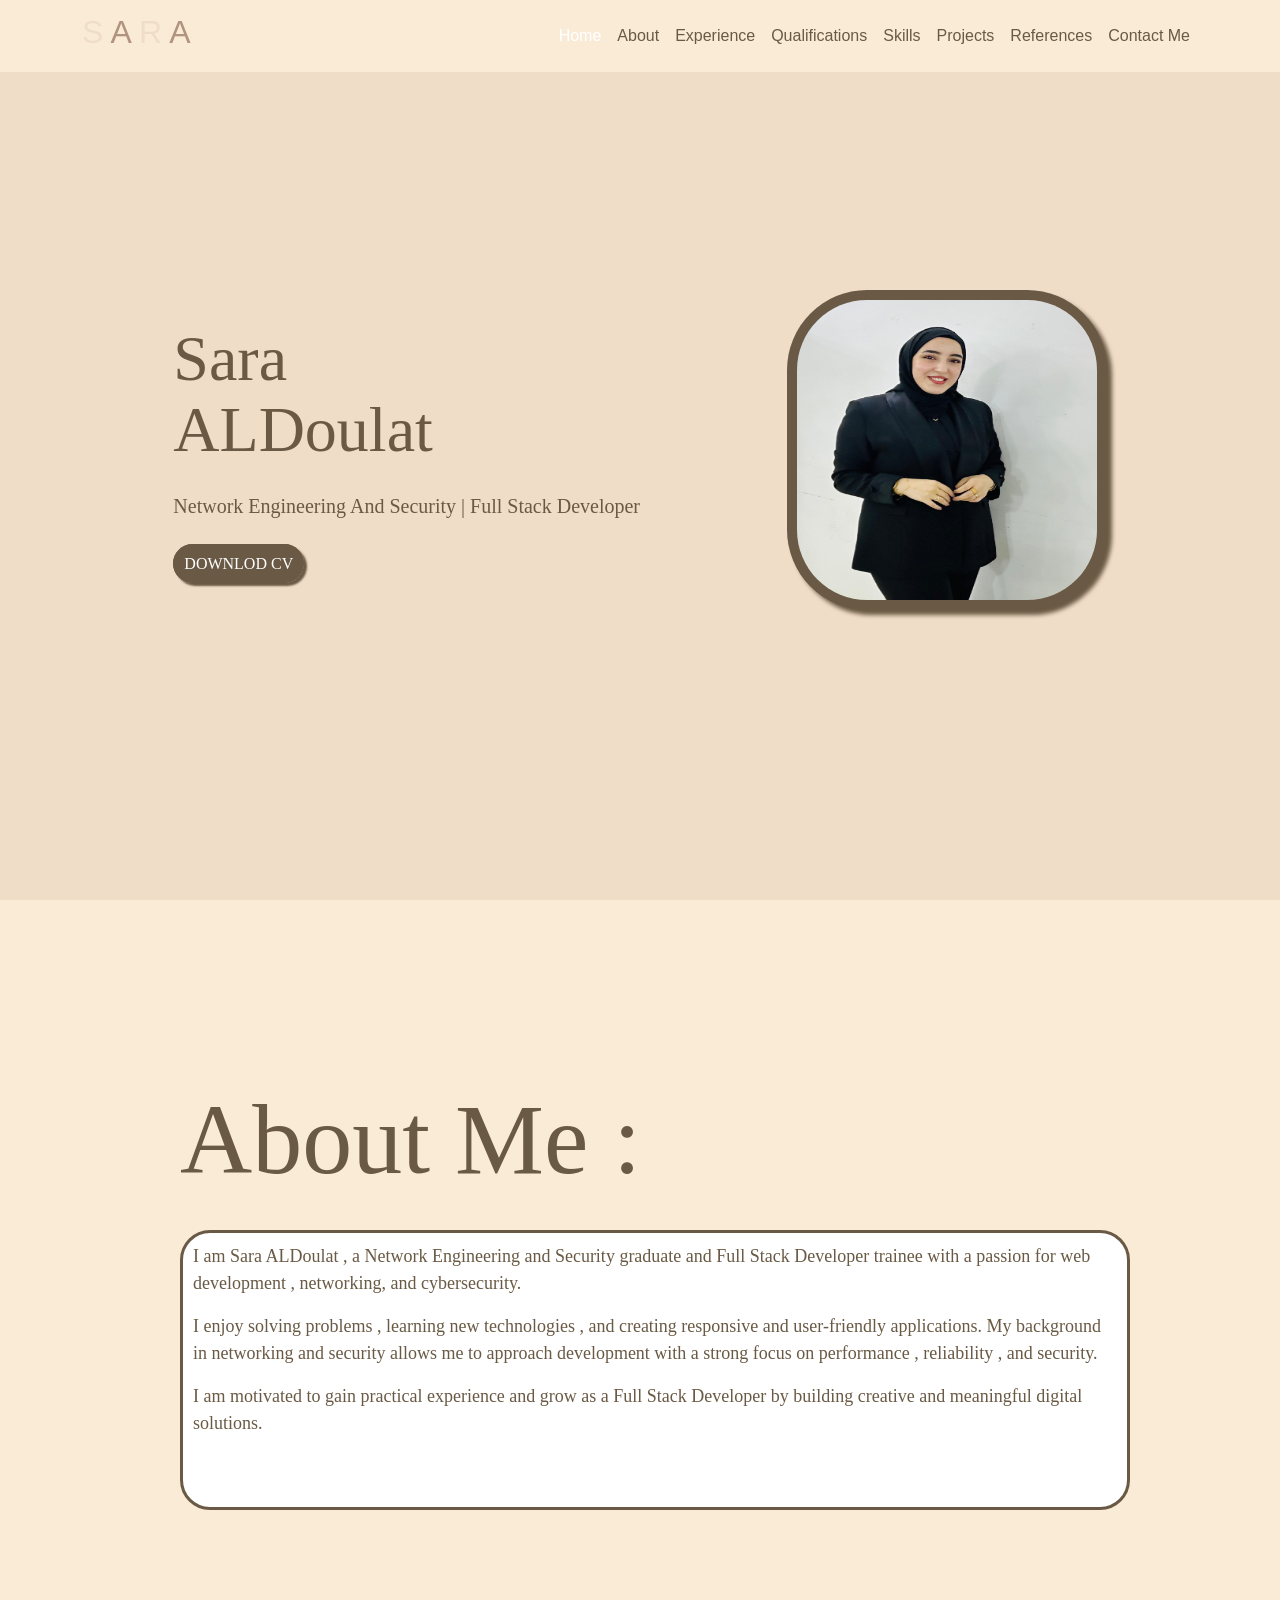
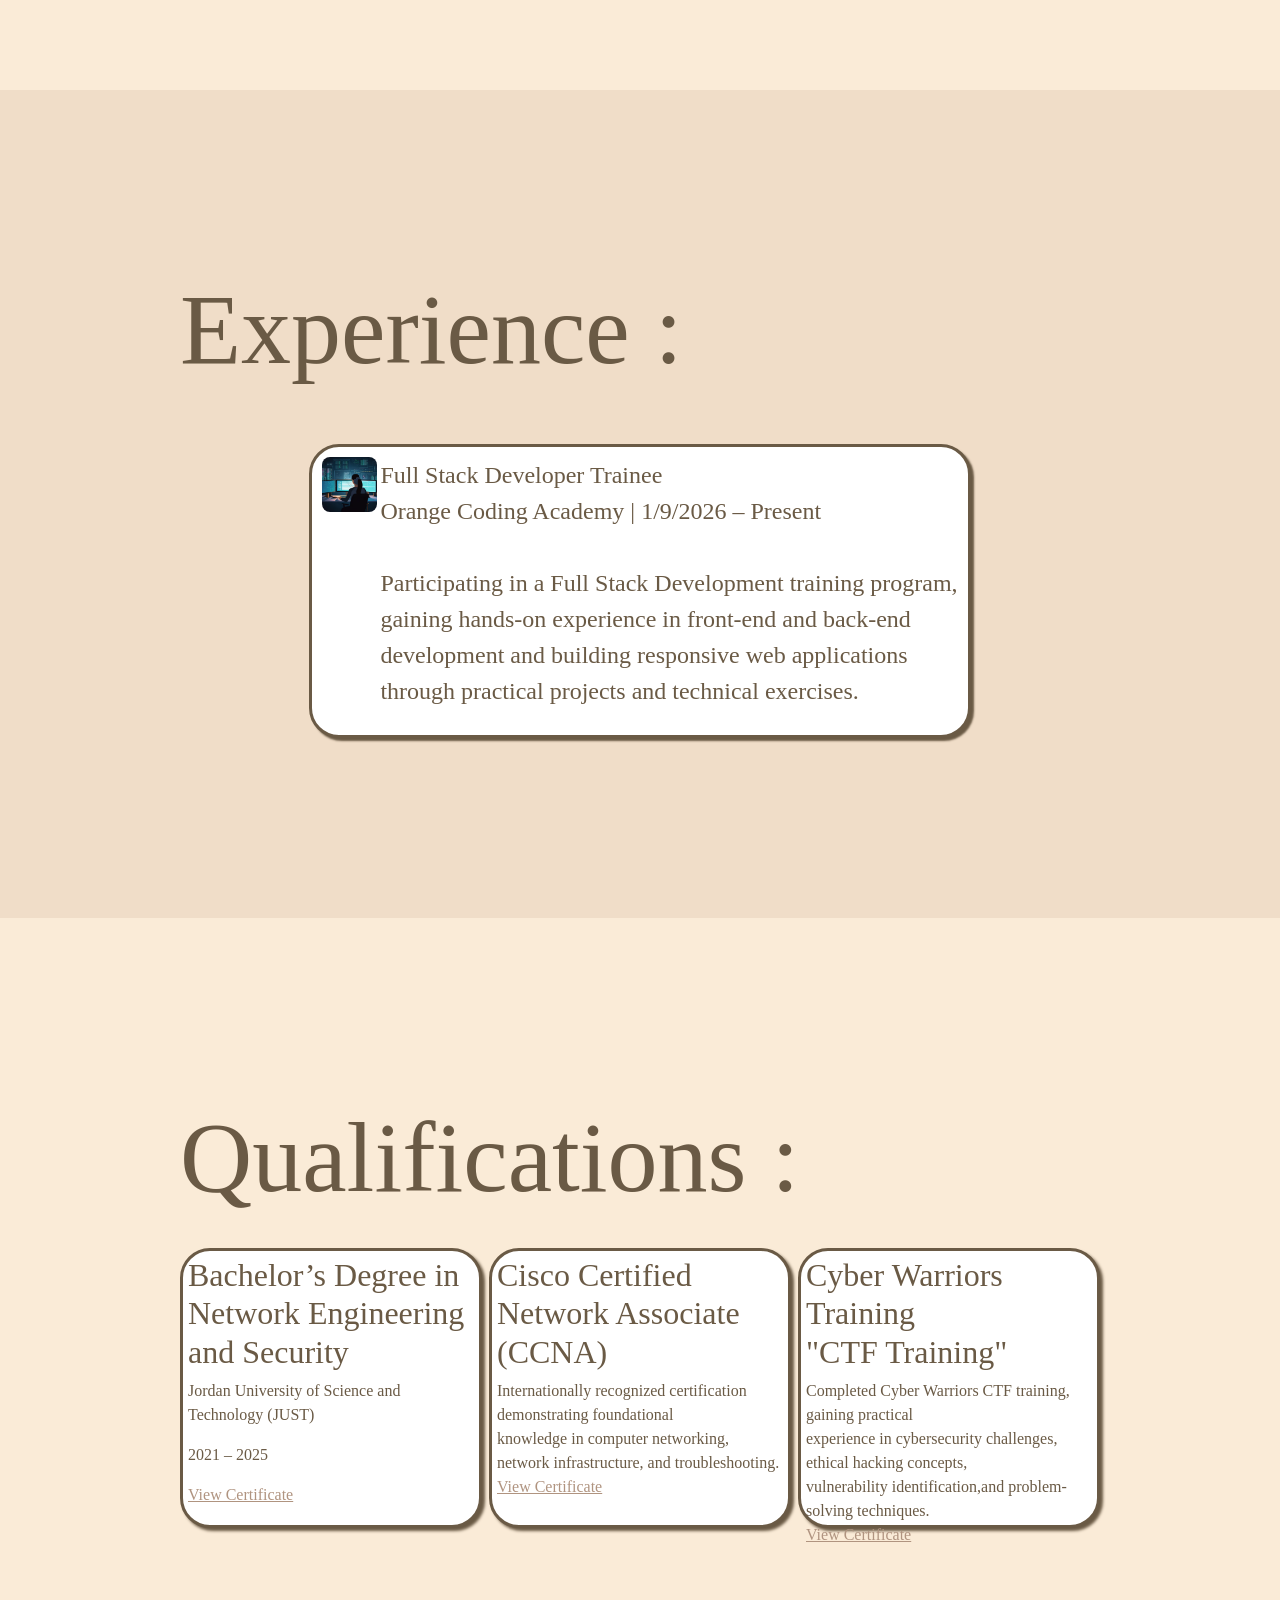
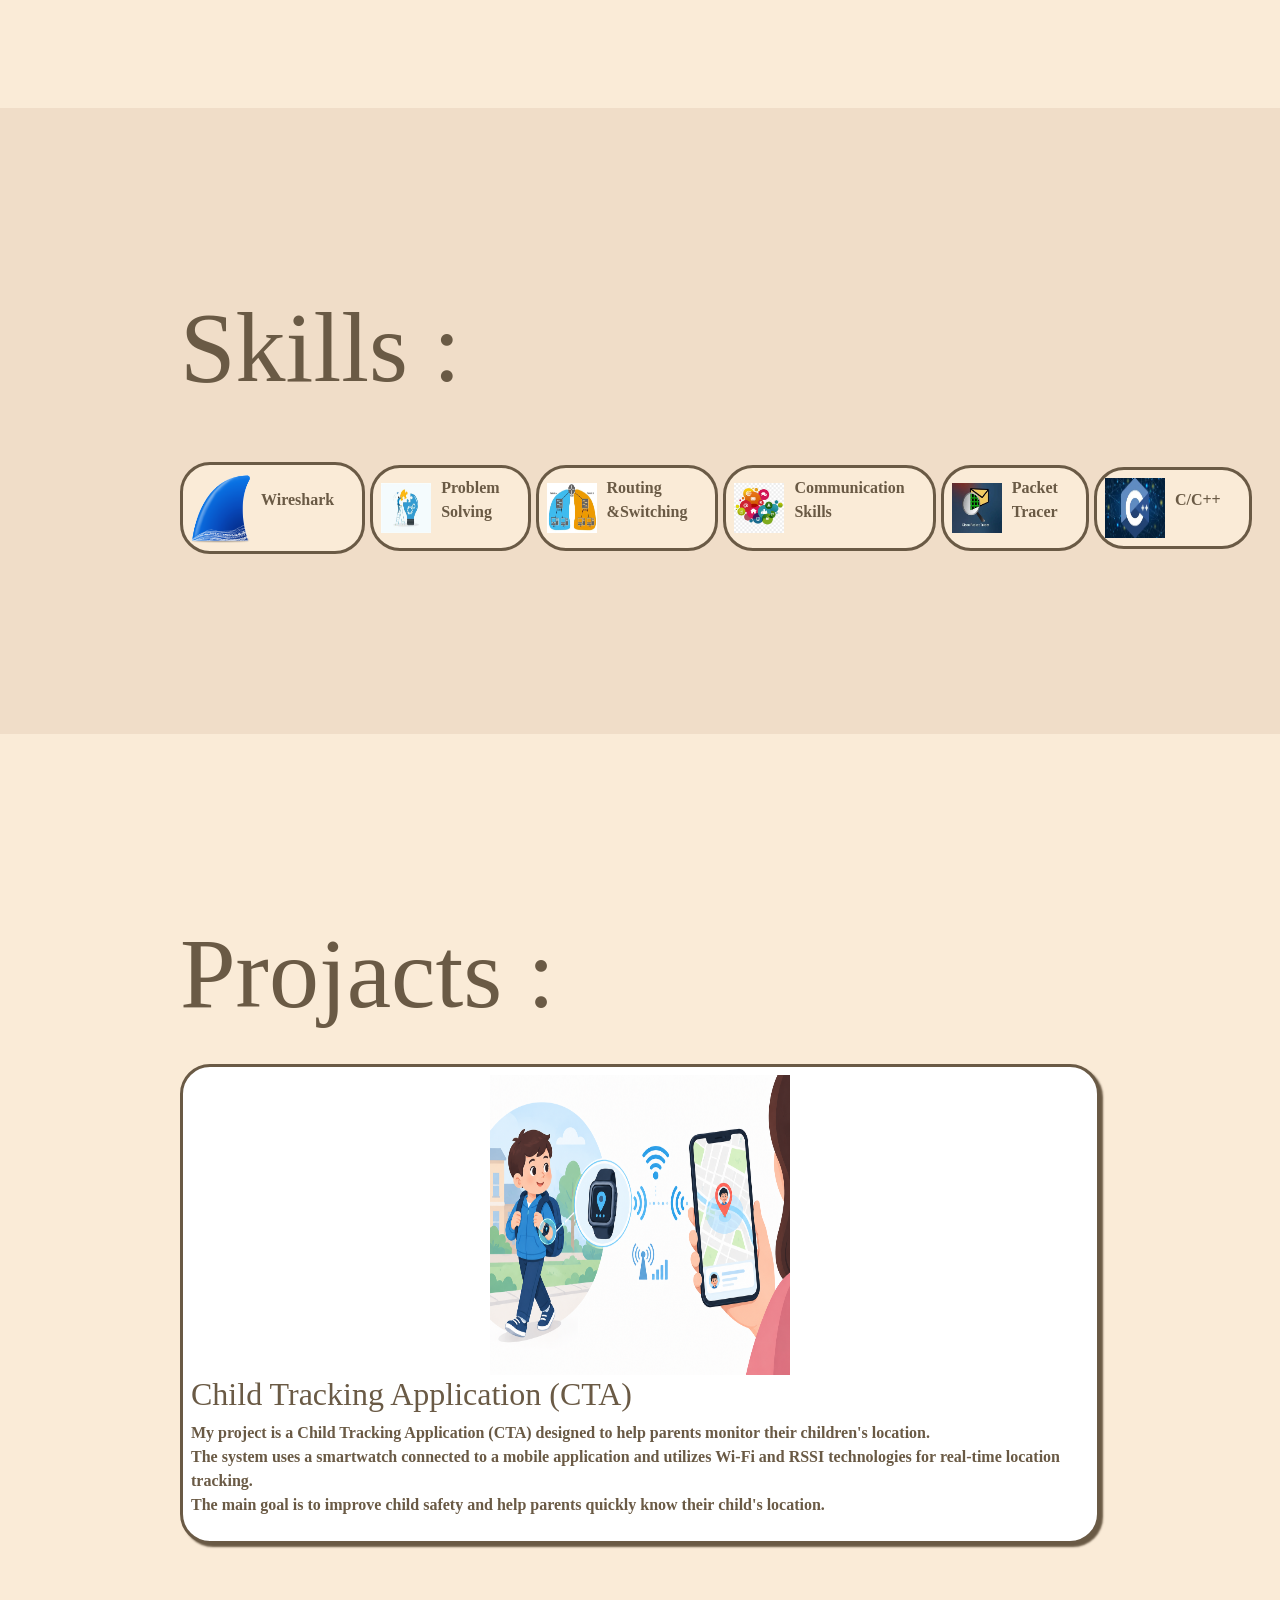
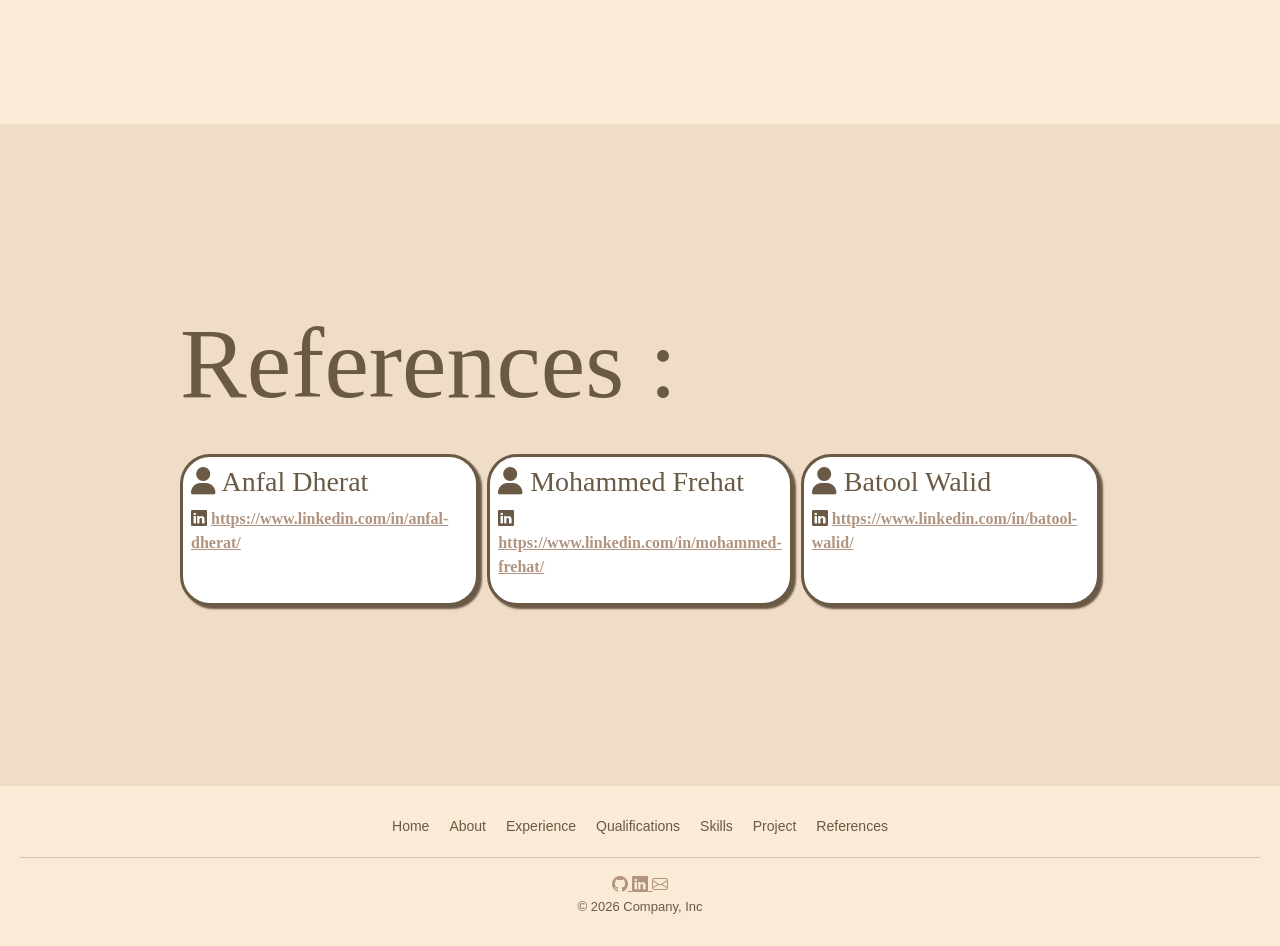
==== commit bb00eb4a: "This is update" ====
--- a/p.html
+++ b/p.html
@@ -6,8 +6,11 @@
     <title>Sara | Portfolio</title>
     <link href="https://cdn.jsdelivr.net/npm/bootstrap@5.3.3/dist/css/bootstrap.min.css"
         rel="stylesheet">
+        <link rel="stylesheet"
+      href="https://cdn.jsdelivr.net/npm/bootstrap-icons@1.11.3/font/bootstrap-icons.min.css">
     <link rel="stylesheet" href="p.css">
-
+   <link rel="stylesheet"
+href="https://cdnjs.cloudflare.com/ajax/libs/font-awesome/6.5.2/css/all.min.css">
 </head>
 <body><div class="A">
     <nav class="navbar navbar-expand-lg navbar-dark  fixed-top">
@@ -87,7 +90,7 @@
 <h1>Sara <br> ALDoulat</h1>
 <p>Network Engineering And Security | Full Stack Developer</p>
 <a id="cv"href=" https://drive.google.com/file/d/16c0MTlNwPbzlSyd9CxuAA2ShcEpSTmCc/view?usp=drivesdk" target="_blank">DOWNLOD CV</a></div>
-<img class="img1" src="pictures/sara.jpeg" width="300px" height="300px">
+<img class="img1" src="pictures/sara.jpeg" >
 
 </div>
 <!--adoute-->
@@ -190,41 +193,57 @@
 <div id="references">
     <h2>References :</h2>
     <div class="ref">
-        <ul type="square">
-   <li>
-    <h3>Anfal Dherat</h3>
-    <p>Email: gt.anfal.daharat@orange.com</p>
-    <p>LinkedIn:  <a href="https://www.linkedin.com/in/anfal-dherat/" target="_blank">https://www.linkedin.com/in/anfal-dherat/</a></p>
-  </li>
-
-  <li>
-    <h3>Anfal Dherat</h3>
-    <p>Email: gt.anfal.daharat@orange.com</p>
-    <p>LinkedIn:  <a href="https://www.linkedin.com/in/anfal-dherat/" target="_blank">https://www.linkedin.com/in/anfal-dherat/</a></p>
-  </li>
-     
-   <li>
-    <h3>Anfal Dherat</h3>
-    <p>Email: gt.anfal.daharat@orange.com</p>
-    <p>LinkedIn:  <a href="https://www.linkedin.com/in/anfal-dherat/" target="_blank">https://www.linkedin.com/in/anfal-dherat/</a></p>
-   </li>
-</ul>
-</div>
-</div>
-<div id="contact">
-    <h2>Contact Me :</h2>
-    <div class="con">
-     <ul type="square">
-   <li>Phone : 0779654495</li>
-  
-     <li>LinkedIn :  <a href="https://www.linkedin.com/in/sara-aldoulat-8ba44a204?utm_source=share_via&utm_content=profile&utm_medium=member_ios" target="_blank">Sara ALDoulat</a></li>
-   <li>GitHup :  <a href="https://github.com/saraaldoulat2749-art" target="_blank">Sara ALDoulat</a></li>
-   <li>Email : saraaldoulat2749@gmail.com</li>
-</ul>
-
-</div>
-
-</div>
+        <div class="r1">
+   
+    <h3> <i class="fa-solid fa-user"></i> Anfal Dherat</h3>
+   
+    <p></i><i class="bi bi-linkedin"></i>  <a href="https://www.linkedin.com/in/anfal-dherat/" target="_blank">https://www.linkedin.com/in/anfal-dherat/</a></p>
+        </div>
+
+   <div class="r1">
+    <h3><i class="fa-solid fa-user"></i> Mohammed Frehat</h3>
+  
+    <p><i class="bi bi-linkedin"></i>  <a href="https://www.linkedin.com/in/mohammed-frehat-9222402b?utm_source=share_via&utm_content=profile&utm_medium=member_ios" target="_blank">https://www.linkedin.com/in/mohammed-frehat/</a></p>
+  
+     </div>
+  <div class="r1">
+    <h3><i class="fa-solid fa-user"> </i> Batool Walid</h3>
+  
+    <p><i class="bi bi-linkedin"></i>  <a href="https://www.linkedin.com/in/batool-walid-b33894228?utm_source=share_via&utm_content=profile&utm_medium=member_ios" target="_blank">https://www.linkedin.com/in/batool-walid/</a></p>
+   
+</div>
+</div>
+</div>
+<footer id="contact">
+
+    <div class="footer-links">
+        <a href="#home">Home</a>
+        <a href="#about">About</a>
+        <a href="#experience">Experience</a>
+        <a href="#qualifications">Qualifications</a>
+        <a href="#skills">Skills</a>
+         <a href="projects">Project</a>
+          <a href="#references">References</a>
+
+    </div>
+
+    <hr>
+    <div class="icon">
+    <a href="https://github.com/saraaldoulat2749-art">
+    <i class="bi bi-github"></i> 
+</a>
+
+<a href="https://www.linkedin.com/in/sara-aldoulat-8ba44a204?utm_source=share_via&utm_content=profile&utm_medium=member_ios">
+    <i class="bi bi-linkedin"></i> 
+</a>
+
+<a href="saraaldoutat2749@gmail.com">
+    <i class="bi bi-envelope"></i> 
+   
+</a></div>
+    <p>© 2026 Company, Inc</p>
+
+</footer>
 
 
 </body>
--- a/p.css
+++ b/p.css
@@ -3,7 +3,10 @@
     font-family: 'Poppins', sans-serif;
     color:#6A5A45;
 }
-.navbar{background-color:antiquewhite;}
+.navbar{background-color:antiquewhite;
+display: flex;
+flex-direction: column;
+align-items: flex-start;}
 .s{
     color:#F0DDC8;
 }
@@ -22,19 +25,25 @@
 
 
 
-#home{
-    padding: 180px;
+#home{min-height: 100vh;
+     padding: 100px;
     background-color:#F0DDC8;
       display: flex;
-      gap: 300px;
-  
+     
+  justify-content:space-around;
     font-family: initial;
-}
+    align-items: center;
+}
+
 #home p{
-    font-size: 20px;
+   font-size: clamp(15px, 2vw, 20px);
+    line-height: 1.6;
+    margin-bottom: 30px;
 }
 h1{
-    font-size: 100px;
+    font-size: clamp(28px, 5vw, 70px);
+    line-height: 1.1;
+    margin-bottom: 25px;
 }
 
 #cv{
@@ -56,12 +65,35 @@
     background-color: #6A5A45;
     border-radius: 80px;
     box-shadow: 5px 5px 4px #6A5A45 ;
-      
-
-}
-
-
-/*Educatione*/
+    width: clamp(200px, 30vw, 320px);
+    height: clamp(200px, 30vw, 320px);
+    
+}
+@media (max-width: 768px) {
+  #home {
+    /* تغيير الترتيب ليصبح عمودياً بدلاً من أفقياً */
+    flex-direction: column-reverse; 
+    justify-content: center;
+    text-align: center;
+    
+    /* تقليل المسافات الداخلية الكبيرة لتناسب الشاشات الصغيرة */
+    padding: 40px 20px;
+    min-height: auto;
+  }
+
+  /* ضبط الهامش السفلي لصورة الملف الشخصي والنص */
+  .img1 {
+    margin-bottom: 30px;
+  }
+
+  /* محاذاة زر تحميل السيرة الذاتية في المنتصف */
+  #cv {
+    margin: 0 auto;
+    display: inline-block;
+  }
+}
+
+/*about*/
 
 #about{    background-color:antiquewhite;
    
@@ -83,13 +115,48 @@
   font-family: initial;
     
     font-size: 100px;}
+@media (max-width: 768px) {
+  #about {
+    /* تقليل الهوامش الداخلية الكبيرة */
+    padding: 40px 20px;
+  }
+
+  #about h2 {
+    /* تصغير حجم العنوان المرتفع جداً ليتناسب مع الهواتف */
+    font-size: clamp(32px, 8vw, 48px);
+    margin-bottom: 20px;
+    text-align: center;
+  }
+
+  #about .abo {
+    /* جعل العرض مرناً بحد أقصى بدلاً من عرض ثابت */
+    width: 100%;
+    /* إلغاء الارتفاع الثابت ليتمدد الصندوق تلقائياً حسب طول النص */
+    height: auto; 
+    padding: 20px;
+    font-size: 1rem;
+    box-sizing: border-box;
+  }
+
+  #about .abo p {
+    /* إضافة مسافة بين الفقرات داخل الصندوق */
+    margin-bottom: 15px;
+    line-height: 1.6;
+  }
+
+  #about .abo p:last-child {
+    margin-bottom: 0;
+  }
+}
     /*experience*/
+
 #experience{
  background-color:#F0DDC8;
  padding: 180px;
  
   
 }
+
 #experience div{
     display: flex;
     background-color: white;
@@ -114,6 +181,39 @@
     object-fit: cover;
     border-radius: 8px;
 }
+@media (max-width: 768px) {
+  #experience {
+    /* تقليل الهوامش الداخلية الكبيرة لحجم الشاشة */
+    padding: 40px 20px;
+  }
+
+  #experience h2 {
+    /* تصغير حجم العنوان ليناسب الهواتف المحمولة */
+    font-size: clamp(32px, 8vw, 48px);
+    margin-bottom: 20px;
+    text-align: center;
+  }
+
+  #experience div {
+    /* تغيير الاتجاه لعمودي وتوزيع العناصر بالمنتصف */
+    flex-direction: column;
+    align-items: center;
+    text-align: center;
+    
+    /* ضبط العرض والأبعاد بدلاً من fit-content ليلائم الشاشة */
+    width: 100%;
+    box-sizing: border-box;
+    padding: 20px;
+    font-size: 1rem;
+    gap: 15px;
+  }
+
+  #experience img {
+    /* تكبير الأيقونة قليلاً لتكون بارزة في المنتصف */
+    width: 65px;
+    height: 65px;
+  }
+}
 /*qualifications*/
 #qualifications{background-color:antiquewhite;
    
@@ -170,7 +270,44 @@
 .just:hover{
     transform:scale(1.1);
 }
-
+@media (max-width: 768px) {
+  #qualifications {
+    /* تقليل الهوامش الداخلية الكبيرة */
+    padding: 40px 20px;
+  }
+
+  #qualifications .h2 {
+    /* تصغير حجم العنوان ليناسب الهواتف */
+    font-size: clamp(32px, 8vw, 48px);
+    margin-bottom: 25px;
+    text-align: center;
+  }
+
+  .qua {
+    /* تحويل العناصر لترتيب عمودي */
+    flex-direction: column;
+    gap: 20px;
+  }
+
+  /* تطبيق التعديلات على كافة البطاقات (.just, .q1, .q2) */
+  .just, .q1, .q2 {
+    width: 100%;
+    height: auto; /* السماح بتمدد الارتفاع تلقائياً حسب النص */
+    padding: 20px;
+    box-sizing: border-box;
+    text-align: center;
+  }
+
+  .just h2, .q1 h2, .q2 h2 {
+    font-size: 1.2rem;
+    margin-bottom: 10px;
+  }
+
+  /* إغلاق تأثير التكبير الكبير على الهواتف لمنع ظهور شريط التمرير */
+  .just:hover, .q1:hover, .q2:hover {
+    transform: none;
+  }
+}
 /*skills*/
 #skills{
 
@@ -208,6 +345,53 @@
       box-shadow: 0 8px 15px #6A5A45;
       
 }
+@media (max-width: 768px) {
+  #skills {
+    /* تقليل الهوامش الداخلية الكبيرة */
+    padding: 40px 20px;
+  }
+
+  #skills h2 {
+    /* تصغير حجم العنوان المرتفع جداً */
+    font-size: clamp(32px, 8vw, 48px);
+    margin-bottom: 25px;
+    text-align: center;
+  }
+
+  #skills div {
+    /* إعادة توزيع الأيقونات إلى 2 أو 3 أعمدة حسب حجم شاشة الهاتف */
+    grid-template-columns: repeat(auto-fit, minmax(100px, 1fr));
+    gap: 15px;
+    justify-items: center;
+  }
+
+  #skills .sk {
+    /* إلغاء fit-content وجعل عرض البطاقة متجاوباً بالكامل */
+    width: 100%;
+    box-sizing: border-box;
+    text-align: center;
+    padding: 12px 8px;
+    
+    /* محاذاة الصور والنصوص في منتصف كل بطاقة */
+    display: flex;
+    flex-direction: column;
+    align-items: center;
+    justify-content: center;
+  }
+
+  #skills .sk img {
+    /* توحيد أحجام الصور في الهواتف لتبدو أكثر تناسقاً */
+    width: 45px;
+    height: 45px;
+    object-fit: contain;
+  }
+
+  #skills .sk p {
+    font-size: 0.85rem;
+    margin-top: 8px;
+    word-break: break-word;
+  }
+}
 /*projects*/
 #projects{
     background-color:antiquewhite;
@@ -233,6 +417,46 @@
     display: block;
 margin: auto;
 }
+@media (max-width: 768px) {
+  #projects {
+    /* تقليل الهوامش الداخلية الكبيرة لتناسب الشاشات الصغيرة */
+    padding: 40px 20px;
+  }
+
+  #projects .h2 {
+    /* تصغير حجم العنوان المرتفع ليناسب الهواتف */
+    font-size: clamp(32px, 8vw, 48px);
+    margin-bottom: 25px;
+    text-align: center;
+  }
+
+  .pro {
+    /* جعل بطاقة المشروع تأخذ عرض الشاشة بالكامل بشكل مرن */
+    width: 100%;
+    box-sizing: border-box;
+    padding: 20px;
+    text-align: center;
+  }
+
+  .pro h2 {
+    font-size: 1.3rem;
+    margin: 15px 0 10px 0;
+  }
+
+  .pro p {
+    font-size: 0.95rem;
+    line-height: 1.6;
+  }
+
+  #projects .img {
+    /* جعل حجم الصورة مرناً ومتجاوباً مع عرض البطاقة دون أن تخرج عنها */
+    width: 100%;
+    max-width: 250px;
+    height: auto;
+    border-radius: 15px;
+  }
+}
+
 /*references*/
 #references{
 
@@ -247,20 +471,144 @@
     font-size: 100px;
 
 }
-.ref{font-family: initial;}
+.ref{font-family: initial;
+display: flex;
+gap: 8px;
+}
+.r1{
+    border: 3px solid #6A5A45;
+     border-radius: 30px;
+      font-weight: bold;
+    background-color:white;
+    padding: 8px;
+    flex: 1;
+     box-shadow: 3px 3px 2px #6A5A45;
+     font-family: initial;
+}
+@media (max-width: 768px) {
+  #references {
+    /* تقليل الهوامش الداخلية الكبيرة لتناسب الشاشات الصغيرة */
+    padding: 40px 20px;
+  }
+
+  #references h2 {
+    /* تصغير حجم العنوان ليناسب الشاشة */
+    font-size: clamp(32px, 8vw, 48px);
+    margin-bottom: 25px;
+    text-align: center;
+  }
+
+  .ref {
+    /* تحويل ترتيب البطاقات من أفقي إلى عمودي */
+    flex-direction: column;
+    gap: 15px;
+  }
+
+  .r1 {
+    /* جعل البطاقة تأخذ كامل عرض الشاشة المتاح */
+    width: 100%;
+    box-sizing: border-box;
+    padding: 15px;
+    text-align: center;
+  }
+
+  .r1 h3 {
+    font-size: 1.1rem;
+    margin-bottom: 10px;
+  }
+
+  .r1 p {
+    /* معالجة الروابط الطويلة حتى لا تخرج عن حافة البطاقة */
+    word-break: break-all;
+    font-size: 0.85rem;
+  }
+}
 /*contact*/
-#contact{
-    background-color:antiquewhite;
-
-   
-    padding: 180px;
-}
-#contact h2{margin-bottom: 30px;
-    font-family: initial;
-    font-size: 100px;
-
-}
-.con{
-    font-family: initial;
-    font-size: 50px;
-}
+
+#contact {
+    background-color: antiquewhite;
+    color: #6A5A45;
+    padding: 30px 20px;
+    text-align: center;
+}
+
+.footer-links {
+    display: flex;
+    justify-content: center;
+    gap: 20px;
+    margin-bottom: 20px;
+}
+
+.footer-links a {
+    color: #6A5A45;
+    text-decoration: none;
+    font-size: 14px;
+    gap: 8px;
+}
+
+.footer-links a:hover {
+    text-decoration: underline;
+}
+
+/* Bootstrap Icons */
+.footer-links i {
+    font-size: 18px;
+    margin-right: 5px;
+  
+}
+
+#contact hr {
+    border: 0;
+    border-top: 1px solid #555;
+    margin: 15px 0;
+}
+
+#contact p {
+    margin: 0;
+    font-size: 13px;
+}
+.icon
+{
+    gap: 8px;
+}
+@media (max-width: 768px) {
+  #contact {
+    padding: 25px 15px;
+  }
+
+  .footer-links {
+    /* السماح للروابط بالالتفاف لصفوف متعددة عند صغر الشاشة */
+    flex-wrap: wrap;
+    gap: 12px 18px;
+    margin-bottom: 15px;
+  }
+
+  .footer-links a {
+    font-size: 13px;
+  }
+
+  .icon {
+    display: flex;
+    justify-content: center;
+    gap: 20px;
+    margin-bottom: 12px;
+  }
+
+  .icon a {
+    color: #6A5A45;
+    text-decoration: none;
+  }
+
+  .icon i {
+    font-size: 22px; /* تكبير الأيقونات لتكون أسهل للضغط باللمس */
+  }
+
+  #contact p {
+    font-size: 12px;
+  }
+}
+
+
+
+
+    
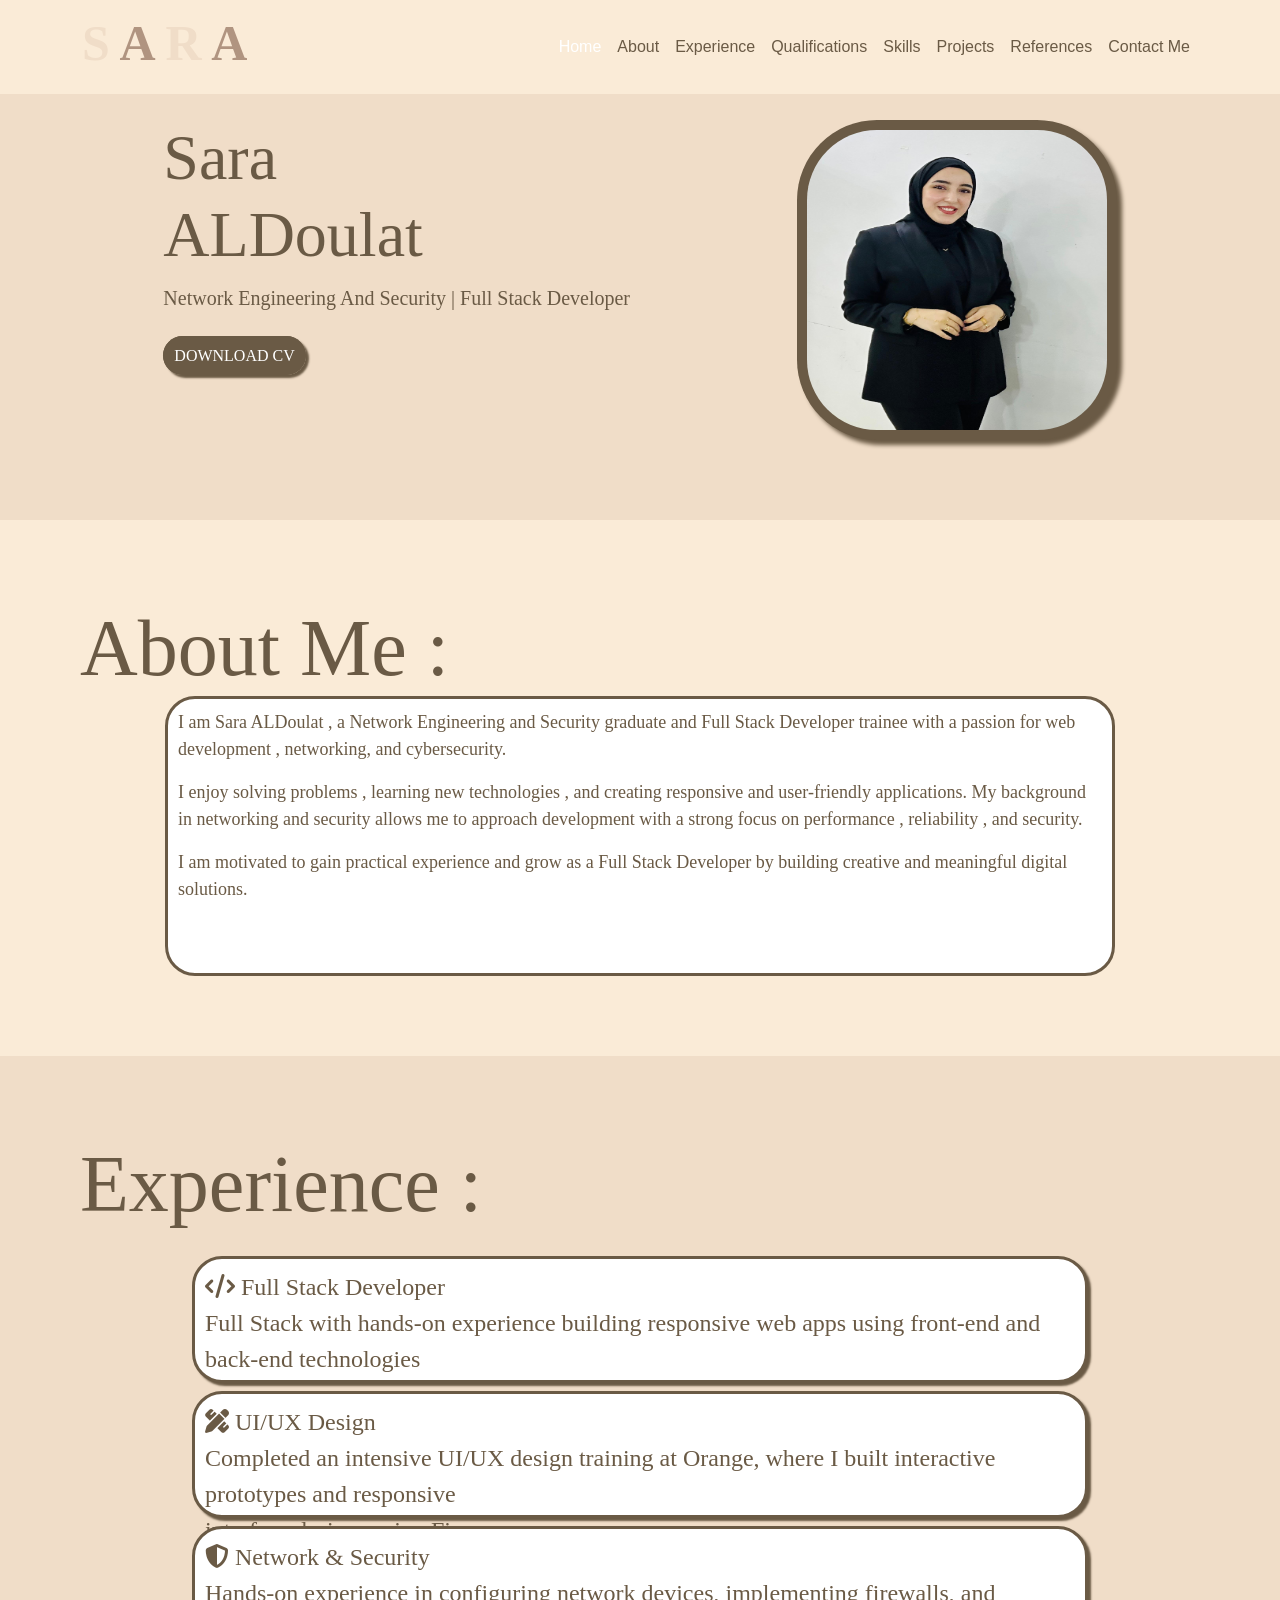
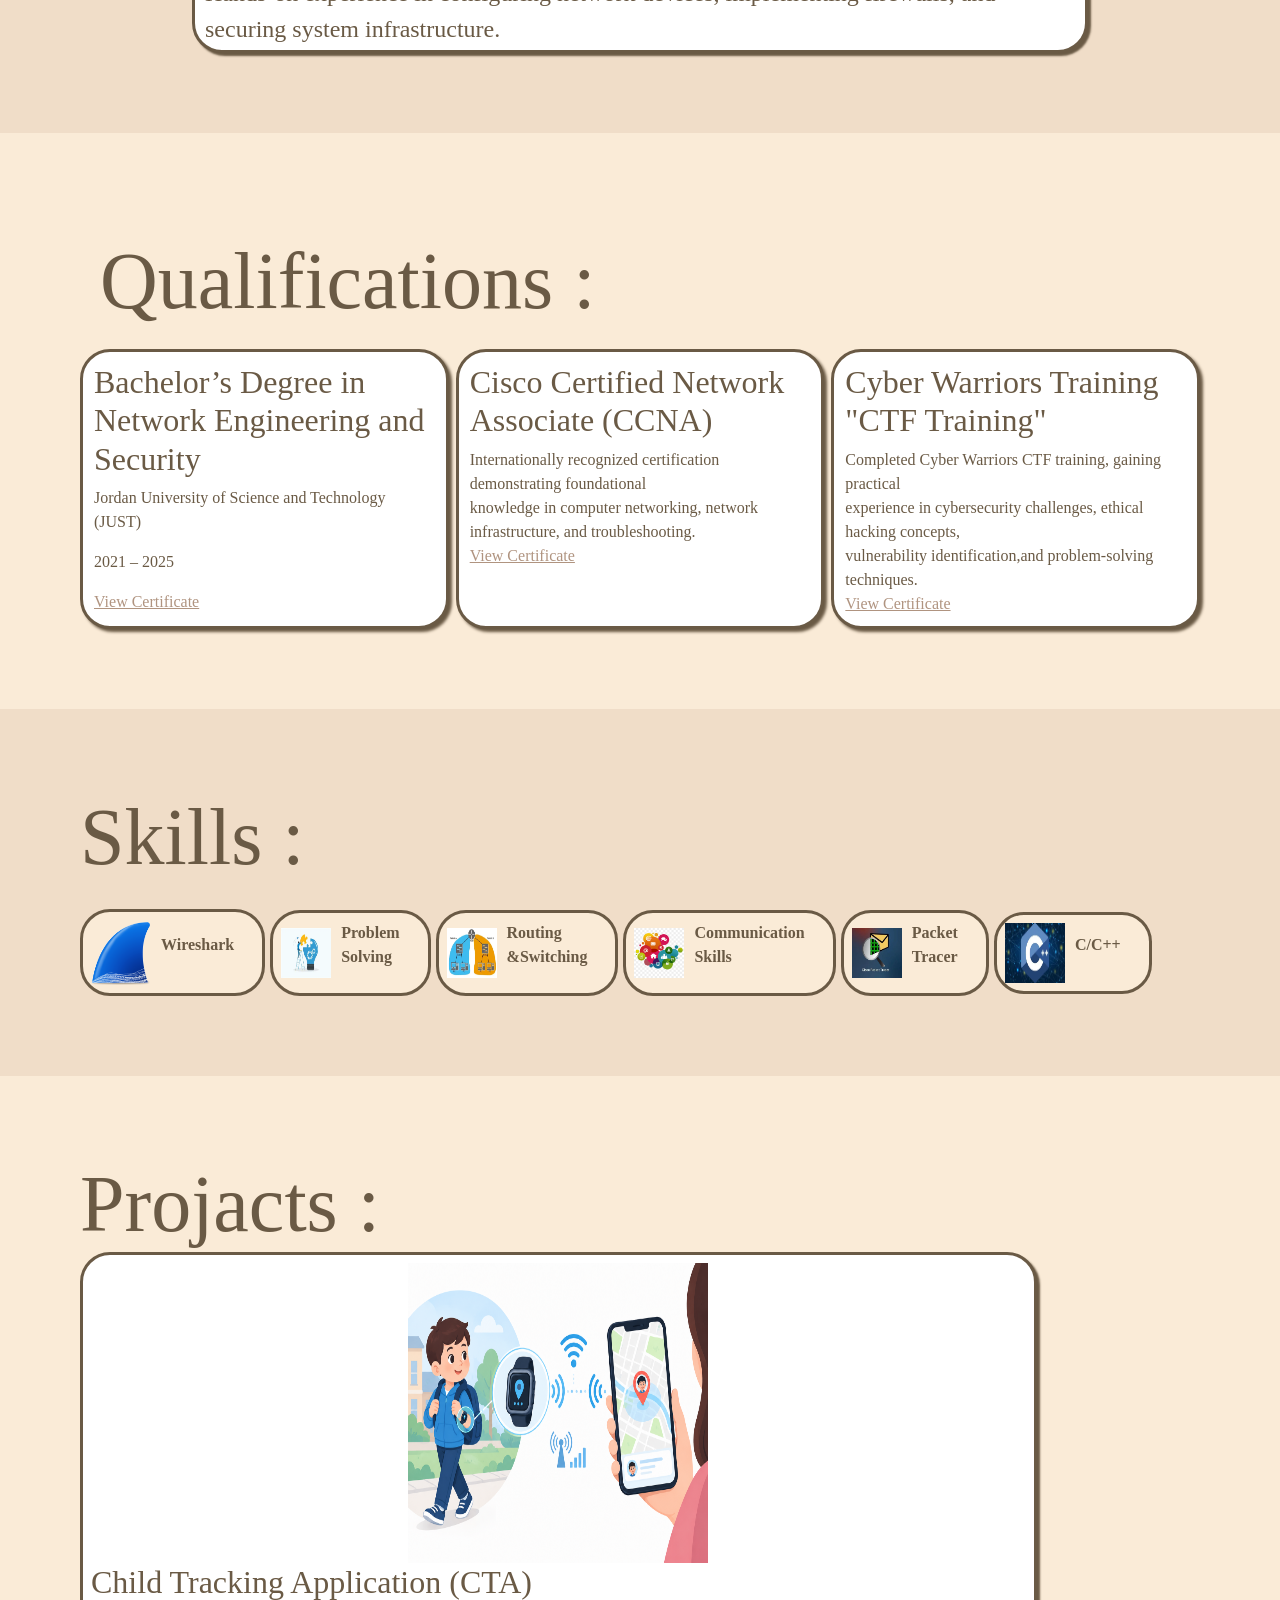
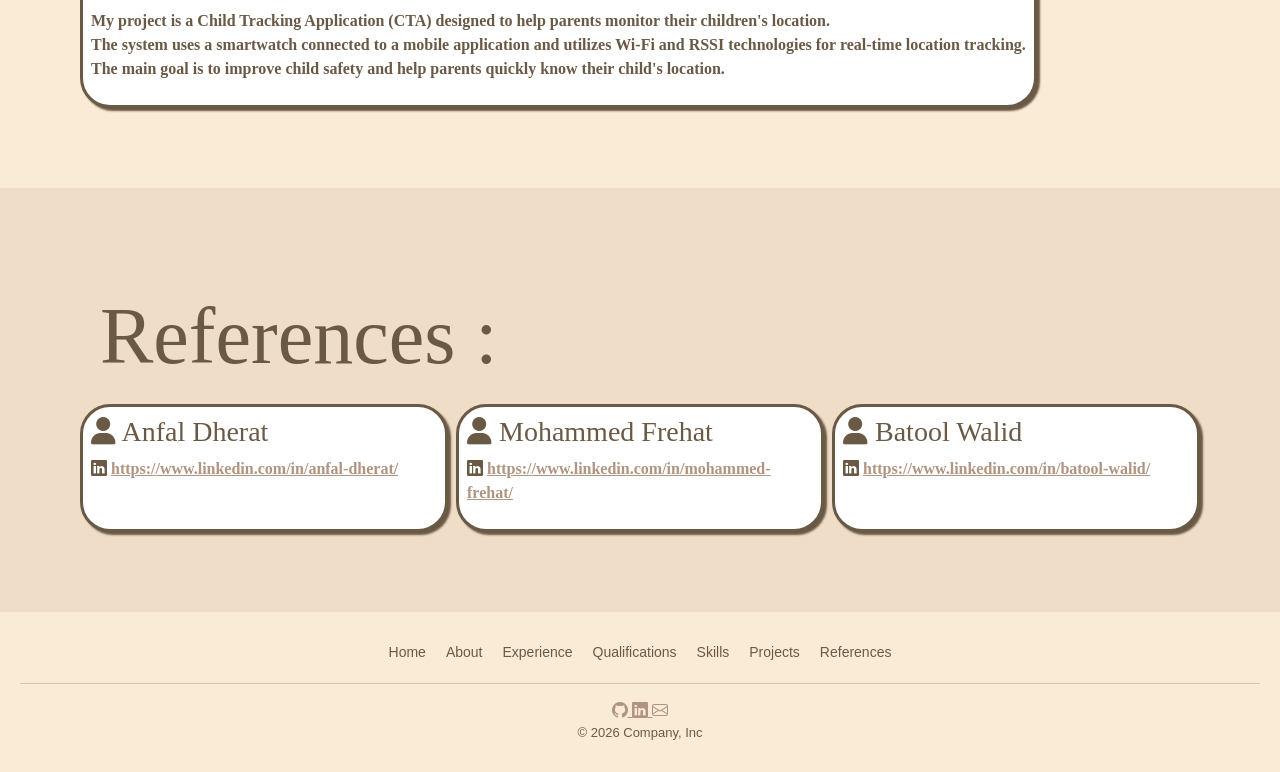
==== commit bcf4afb3: "This is update" ====
--- a/p.html
+++ b/p.html
@@ -11,6 +11,8 @@
     <link rel="stylesheet" href="p.css">
    <link rel="stylesheet"
 href="https://cdnjs.cloudflare.com/ajax/libs/font-awesome/6.5.2/css/all.min.css">
+<link rel="stylesheet" href="https://cdnjs.cloudflare.com/ajax/libs/font-awesome/6.4.0/css/all.min.css">
+
 </head>
 <body><div class="A">
     <nav class="navbar navbar-expand-lg navbar-dark  fixed-top">
@@ -89,7 +91,7 @@
     <div >
 <h1>Sara <br> ALDoulat</h1>
 <p>Network Engineering And Security | Full Stack Developer</p>
-<a id="cv"href=" https://drive.google.com/file/d/16c0MTlNwPbzlSyd9CxuAA2ShcEpSTmCc/view?usp=drivesdk" target="_blank">DOWNLOD CV</a></div>
+<a id="cv"href=" https://drive.google.com/file/d/16c0MTlNwPbzlSyd9CxuAA2ShcEpSTmCc/view?usp=drivesdk" target="_blank">DOWNLOAD CV</a></div>
 <img class="img1" src="pictures/sara.jpeg" >
 
 </div>
@@ -119,21 +121,31 @@
 <!--experience-->
 <div id="experience">
     <h2>Experience :</h2><br>
-<div> 
-<img src="pictures/edu.jpg" width="30px" height="30px">
-<p>Full Stack Developer Trainee<br>
-Orange Coding Academy | 1/9/2026 – Present<br><br>
-
-Participating in a Full Stack Development training program,<br>
-gaining hands-on experience in front-end and back-end<br>
-development and building responsive web applications<br>
-through practical projects and technical exercises.</p>
-
+<div class="exp"> 
+<div>
+<p> <i class="fa-solid fa-code"></i> Full Stack Developer<br>
+Full Stack with hands-on experience building responsive 
+web apps using front-end and back-end technologies</p>
+
+</div>
+<div>
+<p><i class="fa-solid fa-pen-ruler"></i> UI/UX Design<br>
+Completed an intensive UI/UX design training at Orange, where I built
+interactive prototypes and responsive <br>interface designs using Figma.
+</p>
+
+</div>
+<div>
+<p><i class="fa-solid fa-shield-halved"></i> Network & Security<br>
+Hands-on experience in configuring network devices, implementing firewalls,
+ and securing system infrastructure.
+</p>
+</div>
 </div></div>
 <div id="qualifications">
     <h2 class="h2">Qualifications :</h2>
      <div class="qua">
-      <div class="just">
+      <div class="q1">
     
         <h2>Bachelor’s Degree in Network Engineering and Security</h2>
         <p>Jordan University of Science and Technology (JUST)</p>
@@ -148,7 +160,7 @@
     <a href="https://drive.google.com/file/d/1Spo6yac3j06YO1FZ8KaXP9KNkkQDD06U/view?usp=drivesdk" target="_blank">View Certificate</a>
     </p>
 </div>
-<div class="q2">
+<div class="q1">
     <h2>Cyber Warriors Training<br> "CTF Training"</h2>
     <p>Completed Cyber Warriors CTF training, gaining practical<br> experience
          in cybersecurity challenges, ethical hacking concepts, <br>
@@ -162,7 +174,7 @@
 <div id="skills">
 <h2>Skills :</h2><br>
 <div >
-<div class="sk"><img src="pictures/Wireshark.png"  width="60px" height="70px"> <br>
+<div class="sk"><img src="pictures/Wireshark.png"  width="60px" height="65px"> <br>
                 <p>Wireshark</p></div>
 <div class="sk"><img src="pictures/ps.webp"  width="50px" height="50px"> <br>
                 <p>Problem Solving</p></div>
@@ -222,7 +234,7 @@
         <a href="#experience">Experience</a>
         <a href="#qualifications">Qualifications</a>
         <a href="#skills">Skills</a>
-         <a href="projects">Project</a>
+         <a href="#projects">Projects</a>
           <a href="#references">References</a>
 
     </div>
--- a/p.css
+++ b/p.css
@@ -21,18 +21,22 @@
 .nav-link:hover{
     text-decoration: underline;
 }
-
-
-
-
-#home{min-height: 100vh;
-     padding: 100px;
+.logo{
+  font-family: Cambria, Cochin, Georgia, Times, 'Times New Roman', serif;
+  font-size: 50px;
+font-weight: bold;
+}
+
+
+
+#home{
+     padding: 80px;
     background-color:#F0DDC8;
       display: flex;
-     
+     margin-top: 40px;
   justify-content:space-around;
     font-family: initial;
-    align-items: center;
+   
 }
 
 #home p{
@@ -42,8 +46,8 @@
 }
 h1{
     font-size: clamp(28px, 5vw, 70px);
-    line-height: 1.1;
-    margin-bottom: 25px;
+   
+   
 }
 
 #cv{
@@ -71,22 +75,15 @@
 }
 @media (max-width: 768px) {
   #home {
-    /* تغيير الترتيب ليصبح عمودياً بدلاً من أفقياً */
     flex-direction: column-reverse; 
     justify-content: center;
     text-align: center;
     
-    /* تقليل المسافات الداخلية الكبيرة لتناسب الشاشات الصغيرة */
     padding: 40px 20px;
     min-height: auto;
   }
 
-  /* ضبط الهامش السفلي لصورة الملف الشخصي والنص */
-  .img1 {
-    margin-bottom: 30px;
-  }
-
-  /* محاذاة زر تحميل السيرة الذاتية في المنتصف */
+
   #cv {
     margin: 0 auto;
     display: inline-block;
@@ -97,7 +94,7 @@
 
 #about{    background-color:antiquewhite;
    
-    padding: 180px;
+    padding: 80px;
    
 }
  #about .abo{ 
@@ -111,27 +108,23 @@
 width: 950px;
 height: 280px;}
 
-#about h2{margin-bottom: 30px;
+#about h2{margin: 0px;
   font-family: initial;
     
-    font-size: 100px;}
+    font-size: 80px;}
 @media (max-width: 768px) {
   #about {
-    /* تقليل الهوامش الداخلية الكبيرة */
     padding: 40px 20px;
   }
 
   #about h2 {
-    /* تصغير حجم العنوان المرتفع جداً ليتناسب مع الهواتف */
     font-size: clamp(32px, 8vw, 48px);
     margin-bottom: 20px;
     text-align: center;
   }
 
   #about .abo {
-    /* جعل العرض مرناً بحد أقصى بدلاً من عرض ثابت */
-    width: 100%;
-    /* إلغاء الارتفاع الثابت ليتمدد الصندوق تلقائياً حسب طول النص */
+    width: 100%;
     height: auto; 
     padding: 20px;
     font-size: 1rem;
@@ -139,7 +132,6 @@
   }
 
   #about .abo p {
-    /* إضافة مسافة بين الفقرات داخل الصندوق */
     margin-bottom: 15px;
     line-height: 1.6;
   }
@@ -152,55 +144,55 @@
 
 #experience{
  background-color:#F0DDC8;
- padding: 180px;
+ padding: 80px; 
+}
+.exp{
+  display: flex;
+  flex-direction: column;
+  gap: 8px;
  
-  
-}
-
-#experience div{
-    display: flex;
+  align-items: center;
+}
+.exp div{
+   
     background-color: white;
     border: 3px solid #6A5A45;
     border-radius: 30px;
     padding: 10px;
-    width: fit-content;
+    width: 80%;
     font-size: x-large;
-    gap: 3px;
+   height: ;
     box-shadow: 3px 3px 2px #6A5A45;
     font-family: initial;
-    margin: auto;
+   
 }
 #experience h2{
-    margin-bottom: 30px;
+    margin: 0px;
     font-family: initial;
-    font-size: 100px;
-}
-#experience img{
-    width: 55px;
-    height: 55px;
-    object-fit: cover;
-    border-radius: 8px;
+    font-size: 80px;
+}
+#experience p{
+    height: 85px;
+font-family: initial;
+ 
+    
 }
 @media (max-width: 768px) {
   #experience {
-    /* تقليل الهوامش الداخلية الكبيرة لحجم الشاشة */
     padding: 40px 20px;
   }
 
   #experience h2 {
-    /* تصغير حجم العنوان ليناسب الهواتف المحمولة */
     font-size: clamp(32px, 8vw, 48px);
     margin-bottom: 20px;
     text-align: center;
   }
 
   #experience div {
-    /* تغيير الاتجاه لعمودي وتوزيع العناصر بالمنتصف */
     flex-direction: column;
     align-items: center;
     text-align: center;
     
-    /* ضبط العرض والأبعاد بدلاً من fit-content ليلائم الشاشة */
     width: 100%;
     box-sizing: border-box;
     padding: 20px;
@@ -209,7 +201,6 @@
   }
 
   #experience img {
-    /* تكبير الأيقونة قليلاً لتكون بارزة في المنتصف */
     width: 65px;
     height: 65px;
   }
@@ -217,13 +208,13 @@
 /*qualifications*/
 #qualifications{background-color:antiquewhite;
    
-    padding: 180px;
-
-}
-#qualifications .h2{ margin-bottom: 30px;
+    padding: 80px;
+
+}
+#qualifications .h2{ margin: 20px;
   font-family: initial;
     
-    font-size: 100px;}
+    font-size: 80px;}
 .qua{
     display: flex;
     gap: 7px;
@@ -235,64 +226,37 @@
     border: 3px solid #6A5A45;
     box-shadow: 3px 3px 3px #6A5A45;
     border-radius: 30px;
-    padding: 5px;
+    padding: 11px;
     background-color:white;
     width: 500px;
     height: 280px;
 
 
 }
-.q2{ border: 3px solid #6A5A45;
-    box-shadow: 3px 3px 3px #6A5A45;
-    border-radius: 30px;
-    padding: 5px; 
-    background-color:white;
-    width: 500px;
-    height: 280px;
-
-}
+
 .q1:hover{
     transform:scale(1.1);
 }
-.q2:hover{
-    transform:scale(1.1);
-}
-.just{
-    border: 3px solid #6A5A45;
-    box-shadow: 3px 3px 3px #6A5A45;
-    border-radius: 30px;
-    padding: 5px; 
-    background-color:white;
-    width: 500px;
-    height: 280px;
-
-}
-.just:hover{
-    transform:scale(1.1);
-}
+
 @media (max-width: 768px) {
   #qualifications {
-    /* تقليل الهوامش الداخلية الكبيرة */
     padding: 40px 20px;
   }
 
   #qualifications .h2 {
-    /* تصغير حجم العنوان ليناسب الهواتف */
     font-size: clamp(32px, 8vw, 48px);
     margin-bottom: 25px;
     text-align: center;
   }
 
   .qua {
-    /* تحويل العناصر لترتيب عمودي */
     flex-direction: column;
     gap: 20px;
   }
 
-  /* تطبيق التعديلات على كافة البطاقات (.just, .q1, .q2) */
   .just, .q1, .q2 {
     width: 100%;
-    height: auto; /* السماح بتمدد الارتفاع تلقائياً حسب النص */
+    height: auto;
     padding: 20px;
     box-sizing: border-box;
     text-align: center;
@@ -303,7 +267,6 @@
     margin-bottom: 10px;
   }
 
-  /* إغلاق تأثير التكبير الكبير على الهواتف لمنع ظهور شريط التمرير */
   .just:hover, .q1:hover, .q2:hover {
     transform: none;
   }
@@ -315,7 +278,7 @@
 
 
    
-    padding: 180px;
+    padding: 80px;
 }
 #skills div {
 display: grid;
@@ -326,9 +289,9 @@
     gap: 5px;
    font-family: initial; 
 }
-#skills h2{margin-bottom: 30px;
+#skills h2{margin: 0px;
   font-family: initial;
-    font-size: 100px;}
+    font-size: 80px;}
 #skills .sk{
     width: fit-content;
     border: 3px solid #6A5A45;
@@ -347,32 +310,27 @@
 }
 @media (max-width: 768px) {
   #skills {
-    /* تقليل الهوامش الداخلية الكبيرة */
     padding: 40px 20px;
   }
 
   #skills h2 {
-    /* تصغير حجم العنوان المرتفع جداً */
     font-size: clamp(32px, 8vw, 48px);
     margin-bottom: 25px;
     text-align: center;
   }
 
   #skills div {
-    /* إعادة توزيع الأيقونات إلى 2 أو 3 أعمدة حسب حجم شاشة الهاتف */
     grid-template-columns: repeat(auto-fit, minmax(100px, 1fr));
     gap: 15px;
     justify-items: center;
   }
 
   #skills .sk {
-    /* إلغاء fit-content وجعل عرض البطاقة متجاوباً بالكامل */
     width: 100%;
     box-sizing: border-box;
     text-align: center;
     padding: 12px 8px;
     
-    /* محاذاة الصور والنصوص في منتصف كل بطاقة */
     display: flex;
     flex-direction: column;
     align-items: center;
@@ -380,7 +338,6 @@
   }
 
   #skills .sk img {
-    /* توحيد أحجام الصور في الهواتف لتبدو أكثر تناسقاً */
     width: 45px;
     height: 45px;
     object-fit: contain;
@@ -397,7 +354,7 @@
     background-color:antiquewhite;
 
    
-    padding: 180px;
+    padding: 80px;
 }
 .pro{
      width: fit-content;
@@ -410,28 +367,25 @@
      box-shadow: 3px 3px 2px #6A5A45;
      font-family: initial;
 }
- #projects .h2{margin-bottom: 30px;
+ #projects .h2{margin: 0px;
    font-family: initial;
-    font-size: 100px;}
+    font-size: 80px;}
 #projects .img{
     display: block;
 margin: auto;
 }
 @media (max-width: 768px) {
   #projects {
-    /* تقليل الهوامش الداخلية الكبيرة لتناسب الشاشات الصغيرة */
     padding: 40px 20px;
   }
 
   #projects .h2 {
-    /* تصغير حجم العنوان المرتفع ليناسب الهواتف */
     font-size: clamp(32px, 8vw, 48px);
     margin-bottom: 25px;
     text-align: center;
   }
 
   .pro {
-    /* جعل بطاقة المشروع تأخذ عرض الشاشة بالكامل بشكل مرن */
     width: 100%;
     box-sizing: border-box;
     padding: 20px;
@@ -449,7 +403,6 @@
   }
 
   #projects .img {
-    /* جعل حجم الصورة مرناً ومتجاوباً مع عرض البطاقة دون أن تخرج عنها */
     width: 100%;
     max-width: 250px;
     height: auto;
@@ -464,11 +417,11 @@
 
 
    
-    padding: 180px;
-}
-#references h2{margin-bottom: 30px;
+    padding: 80px;
+}
+#references h2{margin: 20px;
     font-family: initial;
-    font-size: 100px;
+    font-size: 80px;
 
 }
 .ref{font-family: initial;
@@ -487,25 +440,21 @@
 }
 @media (max-width: 768px) {
   #references {
-    /* تقليل الهوامش الداخلية الكبيرة لتناسب الشاشات الصغيرة */
     padding: 40px 20px;
   }
 
   #references h2 {
-    /* تصغير حجم العنوان ليناسب الشاشة */
     font-size: clamp(32px, 8vw, 48px);
     margin-bottom: 25px;
     text-align: center;
   }
 
   .ref {
-    /* تحويل ترتيب البطاقات من أفقي إلى عمودي */
     flex-direction: column;
     gap: 15px;
   }
 
   .r1 {
-    /* جعل البطاقة تأخذ كامل عرض الشاشة المتاح */
     width: 100%;
     box-sizing: border-box;
     padding: 15px;
@@ -518,7 +467,6 @@
   }
 
   .r1 p {
-    /* معالجة الروابط الطويلة حتى لا تخرج عن حافة البطاقة */
     word-break: break-all;
     font-size: 0.85rem;
   }
@@ -577,7 +525,6 @@
   }
 
   .footer-links {
-    /* السماح للروابط بالالتفاف لصفوف متعددة عند صغر الشاشة */
     flex-wrap: wrap;
     gap: 12px 18px;
     margin-bottom: 15px;
@@ -600,7 +547,7 @@
   }
 
   .icon i {
-    font-size: 22px; /* تكبير الأيقونات لتكون أسهل للضغط باللمس */
+    font-size: 22px;
   }
 
   #contact p {
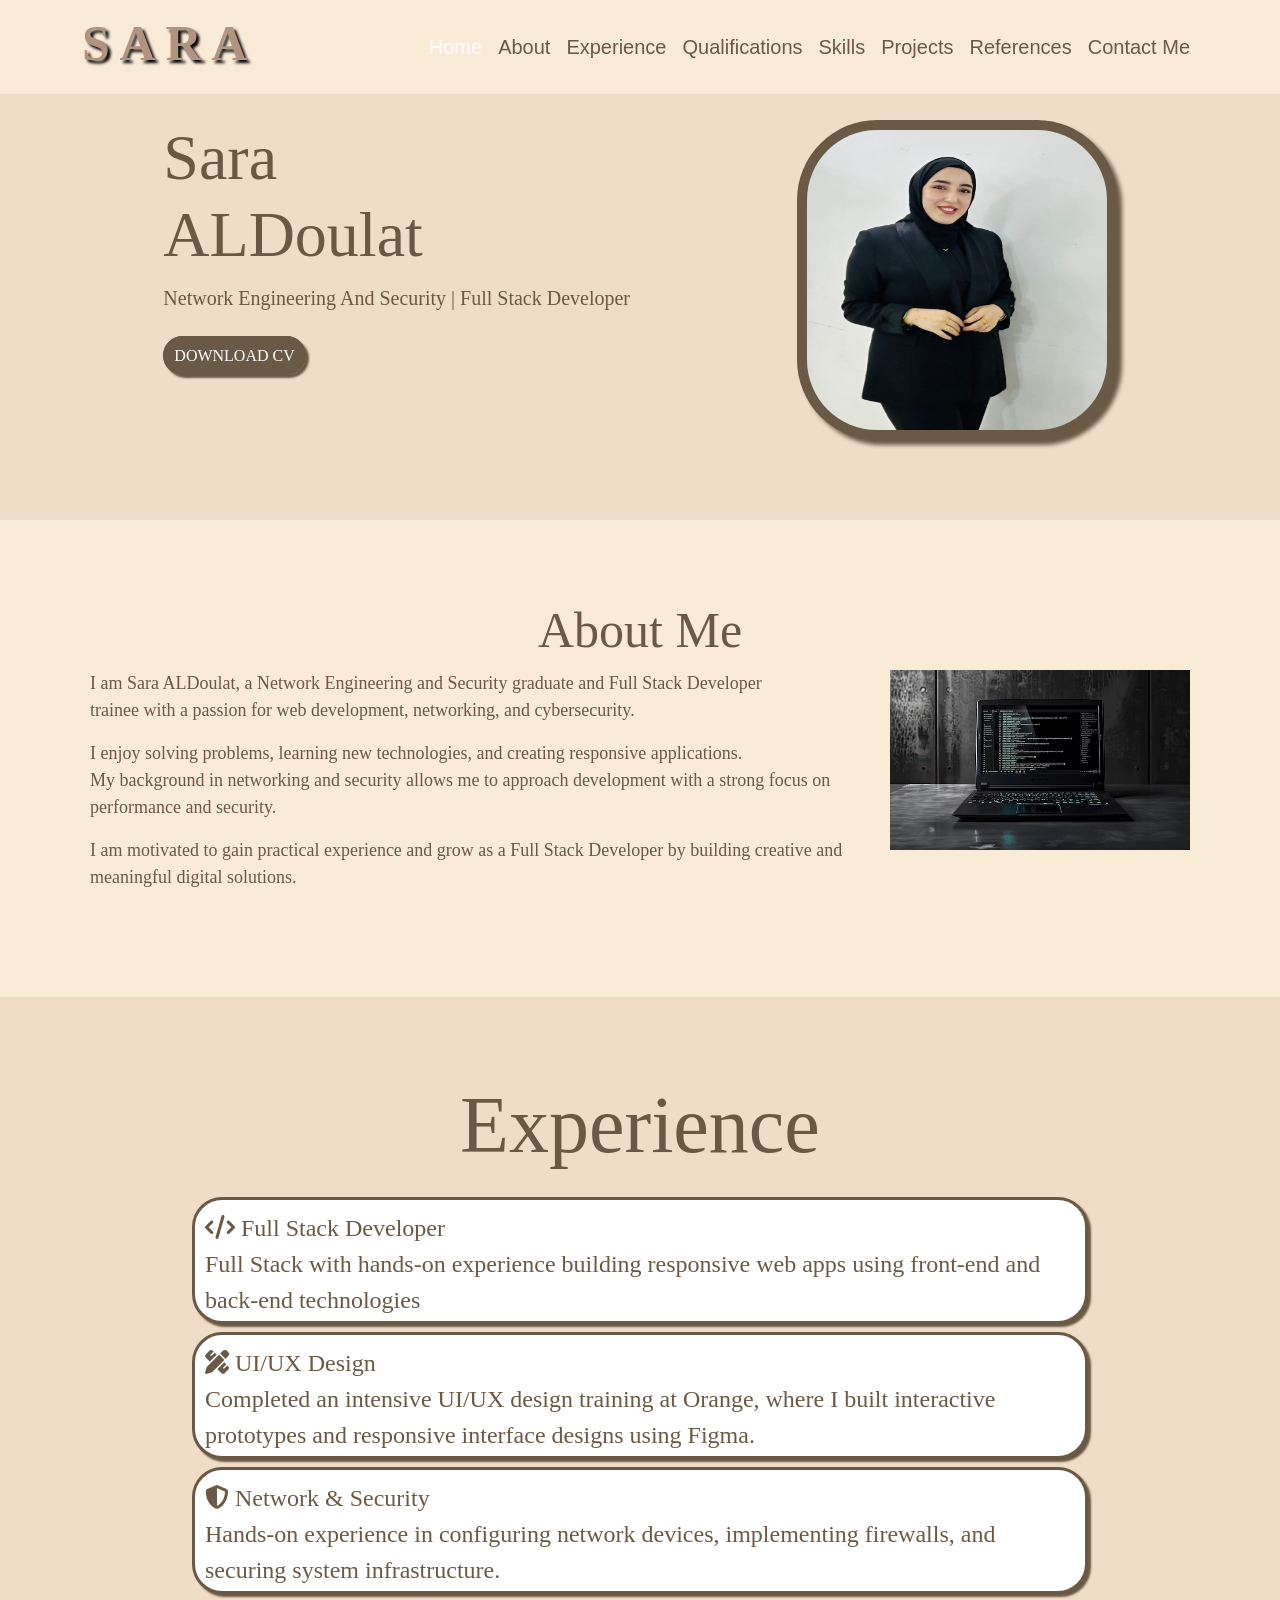
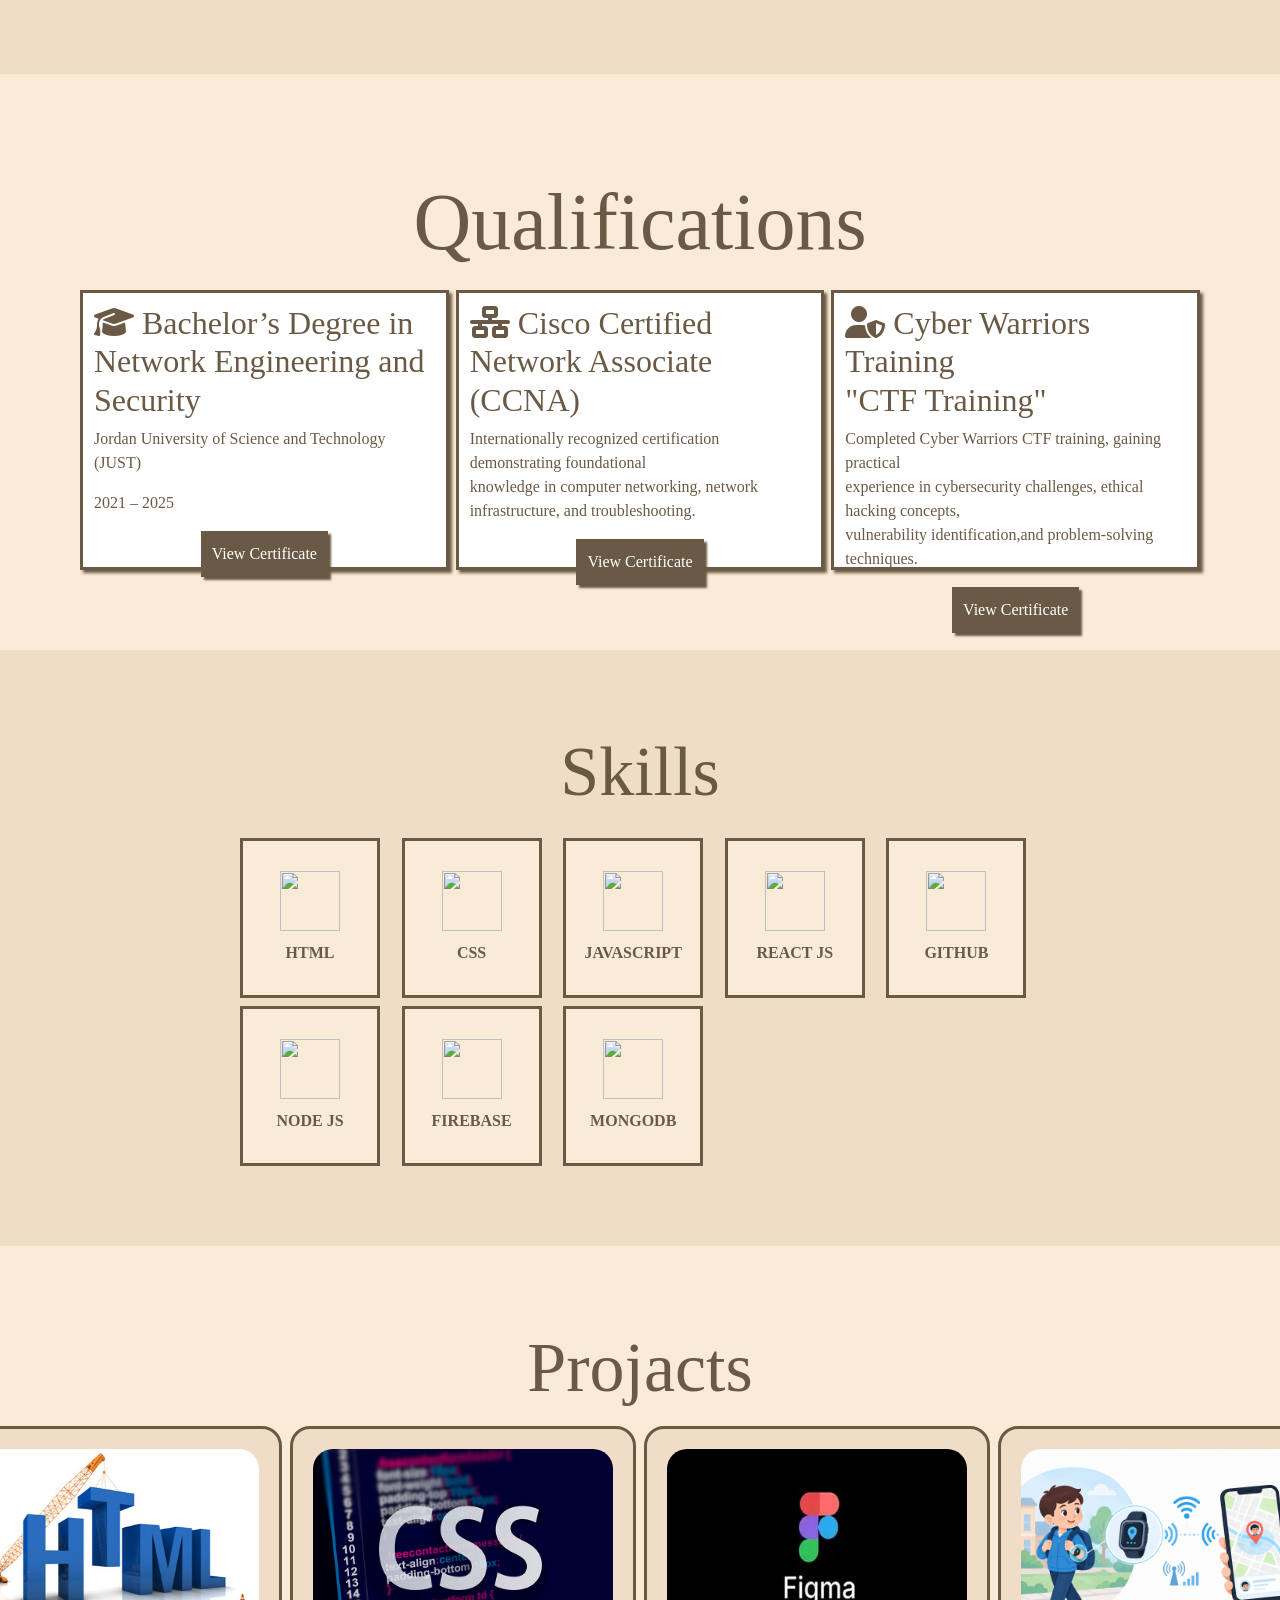
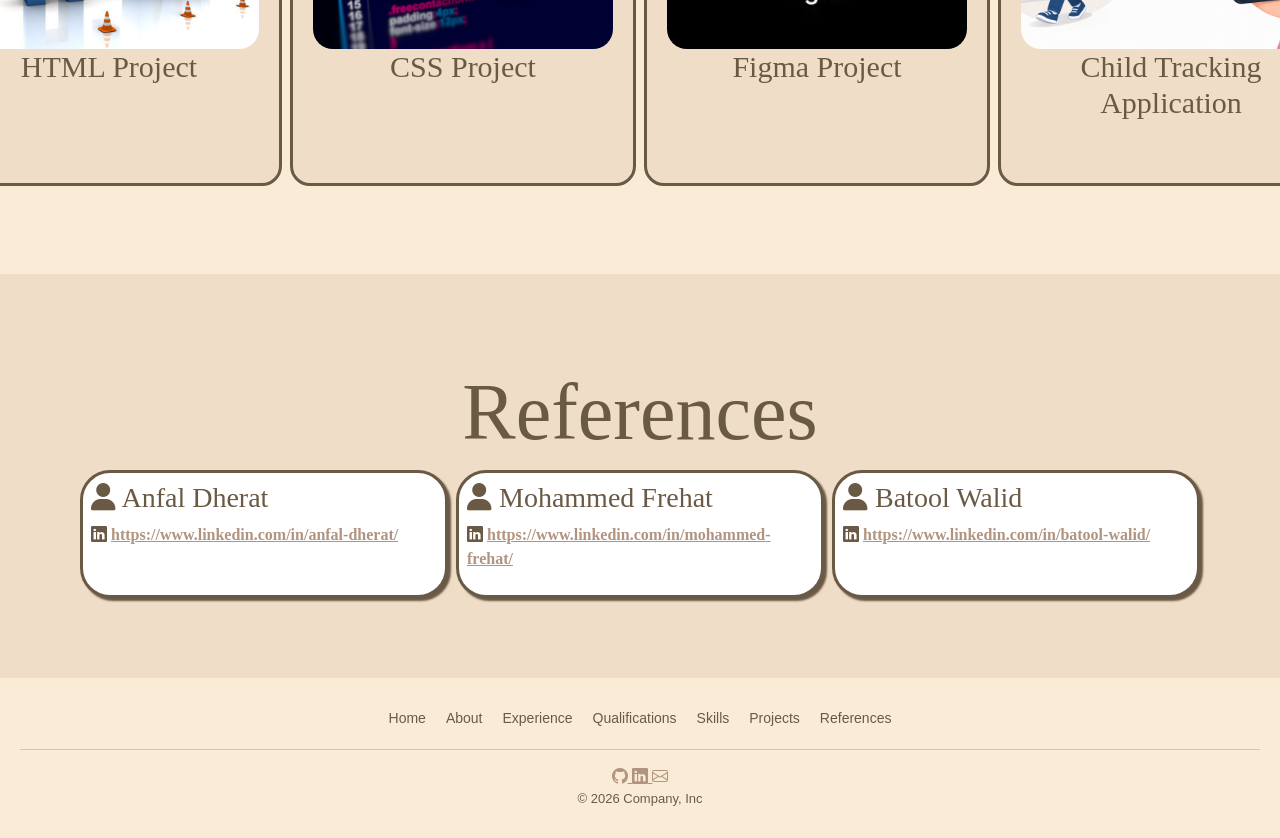
==== commit f72d8c34: "This is update" ====
--- a/p.html
+++ b/p.html
@@ -12,7 +12,7 @@
    <link rel="stylesheet"
 href="https://cdnjs.cloudflare.com/ajax/libs/font-awesome/6.5.2/css/all.min.css">
 <link rel="stylesheet" href="https://cdnjs.cloudflare.com/ajax/libs/font-awesome/6.4.0/css/all.min.css">
-
+<link rel="stylesheet" href="https://cdnjs.cloudflare.com/ajax/libs/font-awesome/6.5.1/css/all.min.css">
 </head>
 <body><div class="A">
     <nav class="navbar navbar-expand-lg navbar-dark  fixed-top">
@@ -21,9 +21,9 @@
         <!-- Logo -->
         <a class="navbar-brand logo" href="#home">
             <h2 class="logo">
-    <span class="s">S</span>
+    <span class="a">S</span>
     <span class="a">A</span>
-    <span class="s">R</span>
+    <span class="a">R</span>
     <span class="a">A</span>
 </h2>
         </a>
@@ -97,113 +97,158 @@
 </div>
 <!--adoute-->
 <div id="about">
-    <h2>About Me :</h2>
-    <div  class="abo"> 
-        <p>
-    I am Sara ALDoulat , a Network Engineering and Security graduate and
-    Full Stack Developer trainee with a passion for web development ,
-    networking, and cybersecurity.
+    <h2>About Me </h2>
+   
+       <div class="abo"><div>
+    <p>
+        I am Sara ALDoulat, a Network Engineering and Security graduate and Full Stack Developer <br>
+        trainee with a passion for web development, networking, and cybersecurity.
+    </p>
+    <p>
+        I enjoy solving problems, learning new technologies, and creating responsive applications. <br>
+        My background in networking and security allows me to approach development with a strong focus on performance and security.
+    </p>
+
+         <p class="full-width-p">
+    I am motivated to gain practical experience and grow as a Full Stack Developer by building creative and meaningful digital solutions.
 </p>
-
-<p>
-    I enjoy solving problems , learning new technologies , and creating
-    responsive and user-friendly applications. My background in networking
-    and security allows me to approach development with a strong focus on
-    performance , reliability , and security.
-</p>
-
-<p>
-    I am motivated to gain practical experience and grow as a Full Stack
-    Developer by building creative and meaningful digital solutions.
-</p>
-         </div>
-</div>
+</div>
+    <div class="image">
+        <img src="pictures/working-laptop-with-binary-code-screen-dark-room_94064-15797.avif" width="300px" height="180px" >
+    </div>
+</div>
+</div></div>
 <!--experience-->
 <div id="experience">
-    <h2>Experience :</h2><br>
+    <h2>Experience </h2><br>
 <div class="exp"> 
-<div>
-<p> <i class="fa-solid fa-code"></i> Full Stack Developer<br>
+<div class="ex">
+<p > <i class="fa-solid fa-code"></i> Full Stack Developer<br>
 Full Stack with hands-on experience building responsive 
 web apps using front-end and back-end technologies</p>
 
 </div>
-<div>
-<p><i class="fa-solid fa-pen-ruler"></i> UI/UX Design<br>
+<div class="ex">
+<p ><i class="fa-solid fa-pen-ruler"></i> UI/UX Design<br>
 Completed an intensive UI/UX design training at Orange, where I built
-interactive prototypes and responsive <br>interface designs using Figma.
+interactive prototypes and responsive interface designs using Figma.
 </p>
 
 </div>
-<div>
-<p><i class="fa-solid fa-shield-halved"></i> Network & Security<br>
+<div class="ex">
+<p ><i class="fa-solid fa-shield-halved"></i> Network & Security<br>
 Hands-on experience in configuring network devices, implementing firewalls,
  and securing system infrastructure.
 </p>
 </div>
 </div></div>
 <div id="qualifications">
-    <h2 class="h2">Qualifications :</h2>
+    <h2 class="h2">Qualifications </h2>
      <div class="qua">
       <div class="q1">
     
-        <h2>Bachelor’s Degree in Network Engineering and Security</h2>
+       <h2><i class="fa-solid fa-graduation-cap"></i> Bachelor’s Degree in Network Engineering and Security</h2>
         <p>Jordan University of Science and Technology (JUST)</p>
         <p>2021 – 2025</p>
-         <a class="ar" href="https://drive.google.com/file/d/18L8PKaPvho_KaP57KqhE4Sx3trDBUhMB/view?usp=drivesdk" target="_blank">View Certificate</a>
+         <a class="qa"  href="https://drive.google.com/file/d/18L8PKaPvho_KaP57KqhE4Sx3trDBUhMB/view?usp=drivesdk" target="_blank">View Certificate</a>
     </div>
   
 <div class="q1">
-    <h2>Cisco Certified Network Associate (CCNA)</h2>
+    <h2><i class="fa-solid fa-network-wired"></i> Cisco Certified Network Associate (CCNA)</h2>
     <p>Internationally recognized certification demonstrating foundational <br>knowledge in computer networking,
-         network infrastructure, and troubleshooting.<br>
-    <a href="https://drive.google.com/file/d/1Spo6yac3j06YO1FZ8KaXP9KNkkQDD06U/view?usp=drivesdk" target="_blank">View Certificate</a>
-    </p>
+         network infrastructure, and troubleshooting.<br> </p>
+    <a class="qa"  href="https://drive.google.com/file/d/1Spo6yac3j06YO1FZ8KaXP9KNkkQDD06U/view?usp=drivesdk" target="_blank">View Certificate</a>
+   
 </div>
 <div class="q1">
-    <h2>Cyber Warriors Training<br> "CTF Training"</h2>
+    <h2><i class="fa-solid fa-user-shield"></i> Cyber Warriors Training<br> "CTF Training"</h2>
     <p>Completed Cyber Warriors CTF training, gaining practical<br> experience
          in cybersecurity challenges, ethical hacking concepts, <br>
-         vulnerability identification,and problem-solving techniques.<br>
-    <a href="https://drive.google.com/file/d/1xc2PUte7oJpqL4cza08aOqQYscU4Pv2W/view?usp=drivesdk" target="_blank">View Certificate</a></p>
+         vulnerability identification,and problem-solving techniques.<br></p>
+    <a class="qa" href="https://drive.google.com/file/d/1xc2PUte7oJpqL4cza08aOqQYscU4Pv2W/view?usp=drivesdk" target="_blank">View Certificate</a>
 </div>
 </div>
 </div>
 
 <!--skills-->
 <div id="skills">
-<h2>Skills :</h2><br>
-<div >
-<div class="sk"><img src="pictures/Wireshark.png"  width="60px" height="65px"> <br>
-                <p>Wireshark</p></div>
-<div class="sk"><img src="pictures/ps.webp"  width="50px" height="50px"> <br>
-                <p>Problem Solving</p></div>
-<div class="sk"><img src="pictures/rs.webp"  width="50px" height="50px"> <br>
-                <p>Routing &Switching</p></div>
-<div class="sk"> <img src="pictures/cs.png"  width="50px" height="50px"> <br>
-                <p>Communication Skills</p></div>
-<div class="sk"><img src="pictures/pt.webp"  width="50px" height="50px">
-    <br><br>
-                <p>Packet Tracer</p></div>
-<div class="sk"><img src="pictures/c.webp"  width="60px" height="60px"> <br>
-                <p>C/C++</p></div>
-
-</div></div>
+<h2>Skills </h2><br>
+<div class="sk" >
+<div class="skill">
+      <img src="https://cdn.jsdelivr.net/gh/devicons/devicon/icons/html5/html5-original.svg" >
+      <span>HTML</span>
+    </div>
+
+    <div class="skill">
+      <img src="https://cdn.jsdelivr.net/gh/devicons/devicon/icons/css3/css3-original.svg" >
+      <span>CSS</span>
+    </div>
+
+    <div class="skill">
+      <img src="https://cdn.jsdelivr.net/gh/devicons/devicon/icons/javascript/javascript-original.svg" >
+      <span>JAVASCRIPT</span>
+    </div>
+
+    <div class="skill">
+      <img src="https://cdn.jsdelivr.net/gh/devicons/devicon/icons/react/react-original.svg">
+      <span>REACT JS</span>
+    </div>
+
+    <div class="skill">
+      <img src="https://cdn.jsdelivr.net/gh/devicons/devicon/icons/github/github-original.svg" >
+      <span>GITHUB</span>
+    </div>
+
+    <div class="skill">
+      <img src="https://cdn.jsdelivr.net/gh/devicons/devicon/icons/nodejs/nodejs-original.svg">
+      <span>NODE JS</span>
+    </div>
+
+    <div class="skill">
+      <img src="https://cdn.jsdelivr.net/gh/devicons/devicon/icons/firebase/firebase-plain.svg" >
+      <span>FIREBASE</span>
+    </div>
+
+    <div class="skill">
+      <img src="https://cdn.jsdelivr.net/gh/devicons/devicon/icons/mongodb/mongodb-original.svg" >
+      <span>MONGODB</span>
+    </div>
+
+  </div>
+</div>
 
 <!--Project-->
 <div id="projects">
-    <h2 class="h2">Projacts :</h2>
+    <h2 class="h2">Projacts </h2>
     <div class="pro">
-<img class="img" src="pictures/CHILD.png"  width="300px" height="300px">
-<h2>Child Tracking Application (CTA)</h2>
-<p>My project is a Child Tracking Application (CTA) designed to help parents monitor their children's location. <br>
-    The system uses a smartwatch connected to a mobile application and utilizes Wi-Fi and RSSI technologies for real-time location tracking. <br>
-    The main goal is to improve child safety and help parents quickly know their child's location.</p>
+        <div class="p"><a href="https://github.com/saraaldoulat2749-art/Task_HTML" target="_blank">
+<img class="img" src="pictures/R.jpg"  width="200px" height="200px"></a>
+<h2>HTML Project</h2>
+
+</div>
+<div class="p"><a href="https://github.com/saraaldoulat2749-art/Task_css" target="_blank">
+<img class="img" src="pictures/css-grid-benefits.jpg"  width="200px" height="200px"></a>
+<h2>CSS Project</h2>
+
+</div>
+<div class="p"><a href="https://www.figma.com/design/bSCWfmt4lfXQB8YMEK5nl8/Wireframe-Practice?node-id=1-236&t=pgk58gYpBTqrbcNz-0" target="_blank">
+<img class="img" src="pictures/OIP.webp"  width="200px" height="200px"></a>
+<h2>Figma Project</h2>
+
+</div>
+<div class="p">
+<img class="img" src="pictures/CHILD.png"  width="200px" height="200px">
+<h2>Child Tracking Application</h2>
+
+</div>
+
+
+
 </div></div>
 
 <!--referance-->
 <div id="references">
-    <h2>References :</h2>
+    <h2>References </h2>
     <div class="ref">
         <div class="r1">
    
--- a/p.css
+++ b/p.css
@@ -7,9 +7,7 @@
 display: flex;
 flex-direction: column;
 align-items: flex-start;}
-.s{
-    color:#F0DDC8;
-}
+
 .a{
     color: #B09480;
 }
@@ -17,6 +15,7 @@
     color: #B09480;
 }
 .nav-link{color: #6A5A45; 
+  font-size: 20px;
 }
 .nav-link:hover{
     text-decoration: underline;
@@ -25,6 +24,7 @@
   font-family: Cambria, Cochin, Georgia, Times, 'Times New Roman', serif;
   font-size: 50px;
 font-weight: bold;
+text-shadow: 3px 3px 3px black;
 }
 
 
@@ -98,47 +98,48 @@
    
 }
  #about .abo{ 
-    background-color: white;
-    border: 3px solid #6A5A45;
-    border-radius: 30px;
+gap: 8px;
+   
+   display: flex;
     padding: 10px;
     margin: auto;
 font-size: large;
 font-family: initial;
-width: 950px;
-height: 280px;}
+}
 
 #about h2{margin: 0px;
   font-family: initial;
-    
-    font-size: 80px;}
-@media (max-width: 768px) {
-  #about {
-    padding: 40px 20px;
-  }
-
-  #about h2 {
-    font-size: clamp(32px, 8vw, 48px);
-    margin-bottom: 20px;
-    text-align: center;
-  }
-
-  #about .abo {
-    width: 100%;
-    height: auto; 
-    padding: 20px;
-    font-size: 1rem;
-    box-sizing: border-box;
-  }
-
-  #about .abo p {
-    margin-bottom: 15px;
-    line-height: 1.6;
-  }
-
-  #about .abo p:last-child {
-    margin-bottom: 0;
-  }
+    text-align: center;
+    font-size: 50px;}
+@media screen and (max-width: 767px) {
+    
+    #about {
+        padding: 40px 20px;
+    }
+
+    #about h2 {
+        font-size: 32px;
+        margin-bottom: 20px;
+    }
+
+    #about .abo {
+        flex-direction: column;
+        align-items: center;    
+        text-align: center;     
+        padding: 0;
+    }
+
+    #about .image img {
+        width: 100%;
+        max-width: 350px; 
+        height: auto;    
+        margin-top: 15px;
+    }
+    
+    #about .abo p {
+        font-size: 16px;
+        line-height: 1.6;
+    }
 }
     /*experience*/
 
@@ -170,13 +171,17 @@
     margin: 0px;
     font-family: initial;
     font-size: 80px;
+    text-align: center;
 }
 #experience p{
     height: 85px;
-font-family: initial;
- 
-    
-}
+font-family: initial;}
+.ex:hover{
+background-color:antiquewhite;
+ transform: translateX(-8px);
+ }
+    
+
 @media (max-width: 768px) {
   #experience {
     padding: 40px 20px;
@@ -225,19 +230,39 @@
 .q1{
     border: 3px solid #6A5A45;
     box-shadow: 3px 3px 3px #6A5A45;
-    border-radius: 30px;
+  
     padding: 11px;
     background-color:white;
     width: 500px;
     height: 280px;
-
+    display: flex;
+    flex-direction: column;
+    box-sizing: border-box;
 
 }
 
 .q1:hover{
     transform:scale(1.1);
-}
-
+    
+}
+.q1 a{ color: white;
+  background-color: #6A5A45;
+    box-shadow: 3px 3px 2px #6A5A45;
+    width: fit-content;
+    padding: 10px;
+    border: 1px solid #6A5A45;
+     text-decoration: none;
+   margin-top: auto;
+    align-self: center;
+}
+ 
+.qa{gap: 8px;
+  align-self: center;
+ }
+ 
+.q1 a:hover{
+  background-color: #F0DDC8;
+}
 @media (max-width: 768px) {
   #qualifications {
     padding: 40px 20px;
@@ -280,34 +305,44 @@
    
     padding: 80px;
 }
-#skills div {
+.sk {
 display: grid;
-grid-template-columns: repeat(7,1fr);
-grid-template-rows: repeat(1,1fr);
-    
-    align-items: center;
-    gap: 5px;
-   font-family: initial; 
+  grid-template-columns: repeat(5, 1fr);
+  gap: 8px;
+  font-family: initial; 
+  max-width: 800px;
+  margin: 0 auto;
+  
 }
 #skills h2{margin: 0px;
   font-family: initial;
-    font-size: 80px;}
-#skills .sk{
-    width: fit-content;
+    font-size: 70px;
+  text-align: center;}
+.skill{
+    width: 140px;
+  height: 160px;
     border: 3px solid #6A5A45;
-     border-radius: 30px;
+    display: flex;
       font-weight: bold;
     background-color:antiquewhite;
     padding: 8px;
-    flex: 1;
-     
-    
-}
-.sk:hover{
-      transform: translateY(-8px);
-      box-shadow: 0 8px 15px #6A5A45;
-      
-}
+    flex-direction: column;
+  align-items: center;
+  justify-content: center;
+  gap: 10px;
+  box-sizing: border-box;
+}
+.skill:hover {
+  transform: translateY(-5px);
+  box-shadow: 8px 8px 18px #0a0a0a, 
+             -8px -8px 18px #262626;
+}
+   .skill img {
+  width: 60px;
+  height: 60px;
+  object-fit: contain;
+}  
+    
 @media (max-width: 768px) {
   #skills {
     padding: 40px 20px;
@@ -357,57 +392,74 @@
     padding: 80px;
 }
 .pro{
-     width: fit-content;
-    border: 3px solid #6A5A45;
-     border-radius: 30px;
-      font-weight: bold;
-    background-color:white;
+   font-weight: bold;
+   
     padding: 8px;
-    flex: 1;
-     box-shadow: 3px 3px 2px #6A5A45;
+   display: flex;
+   justify-content: center;
+    gap: 8px;
      font-family: initial;
-}
- #projects .h2{margin: 0px;
+    
+}
+.p{
+  border: 3px solid;
+  padding: 20px;
+  background-color: #F0DDC8;
+  width: 100vw;
+  height: 40vh;
+  border-radius: 20px;
+}
+ .p h2{margin: 0px;
    font-family: initial;
-    font-size: 80px;}
+    font-size: 30px;
+  text-align: center;}
 #projects .img{
     display: block;
 margin: auto;
-}
-@media (max-width: 768px) {
-  #projects {
-    padding: 40px 20px;
-  }
-
-  #projects .h2 {
-    font-size: clamp(32px, 8vw, 48px);
-    margin-bottom: 25px;
-    text-align: center;
-  }
-
-  .pro {
-    width: 100%;
-    box-sizing: border-box;
-    padding: 20px;
-    text-align: center;
-  }
-
-  .pro h2 {
-    font-size: 1.3rem;
-    margin: 15px 0 10px 0;
-  }
-
-  .pro p {
-    font-size: 0.95rem;
-    line-height: 1.6;
-  }
-
-  #projects .img {
-    width: 100%;
-    max-width: 250px;
-    height: auto;
-    border-radius: 15px;
-  }
+border-radius: 20px;
+width: 300px;
+}
+.h2{
+  text-align: center;
+  font-family: initial;
+  font-size: 70px;
+}
+@media screen and (max-width: 767px) {
+
+    #projects {
+        padding: 40px 15px;
+    }
+
+    .h2 {
+        font-size: 36px;
+        margin-bottom: 20px;
+    }
+
+    .pro {
+        flex-direction: column;
+        align-items: center;
+        gap: 20px;
+        padding: 0;
+    }
+
+    .p {
+        width: 100%;     
+        max-width: 350px;  
+        height: auto;     
+        box-sizing: border-box;
+        padding: 15px;
+    }
+
+    #projects .img {
+        width: 100%;
+        max-width: 200px;
+        height: auto;
+    }
+
+    .p h2 {
+        font-size: 20px;
+        margin-top: 10px;
+    }
 }
 
 /*references*/
@@ -419,10 +471,10 @@
    
     padding: 80px;
 }
-#references h2{margin: 20px;
+#references h2{margin: 10px;
     font-family: initial;
     font-size: 80px;
-
+text-align: center;
 }
 .ref{font-family: initial;
 display: flex;
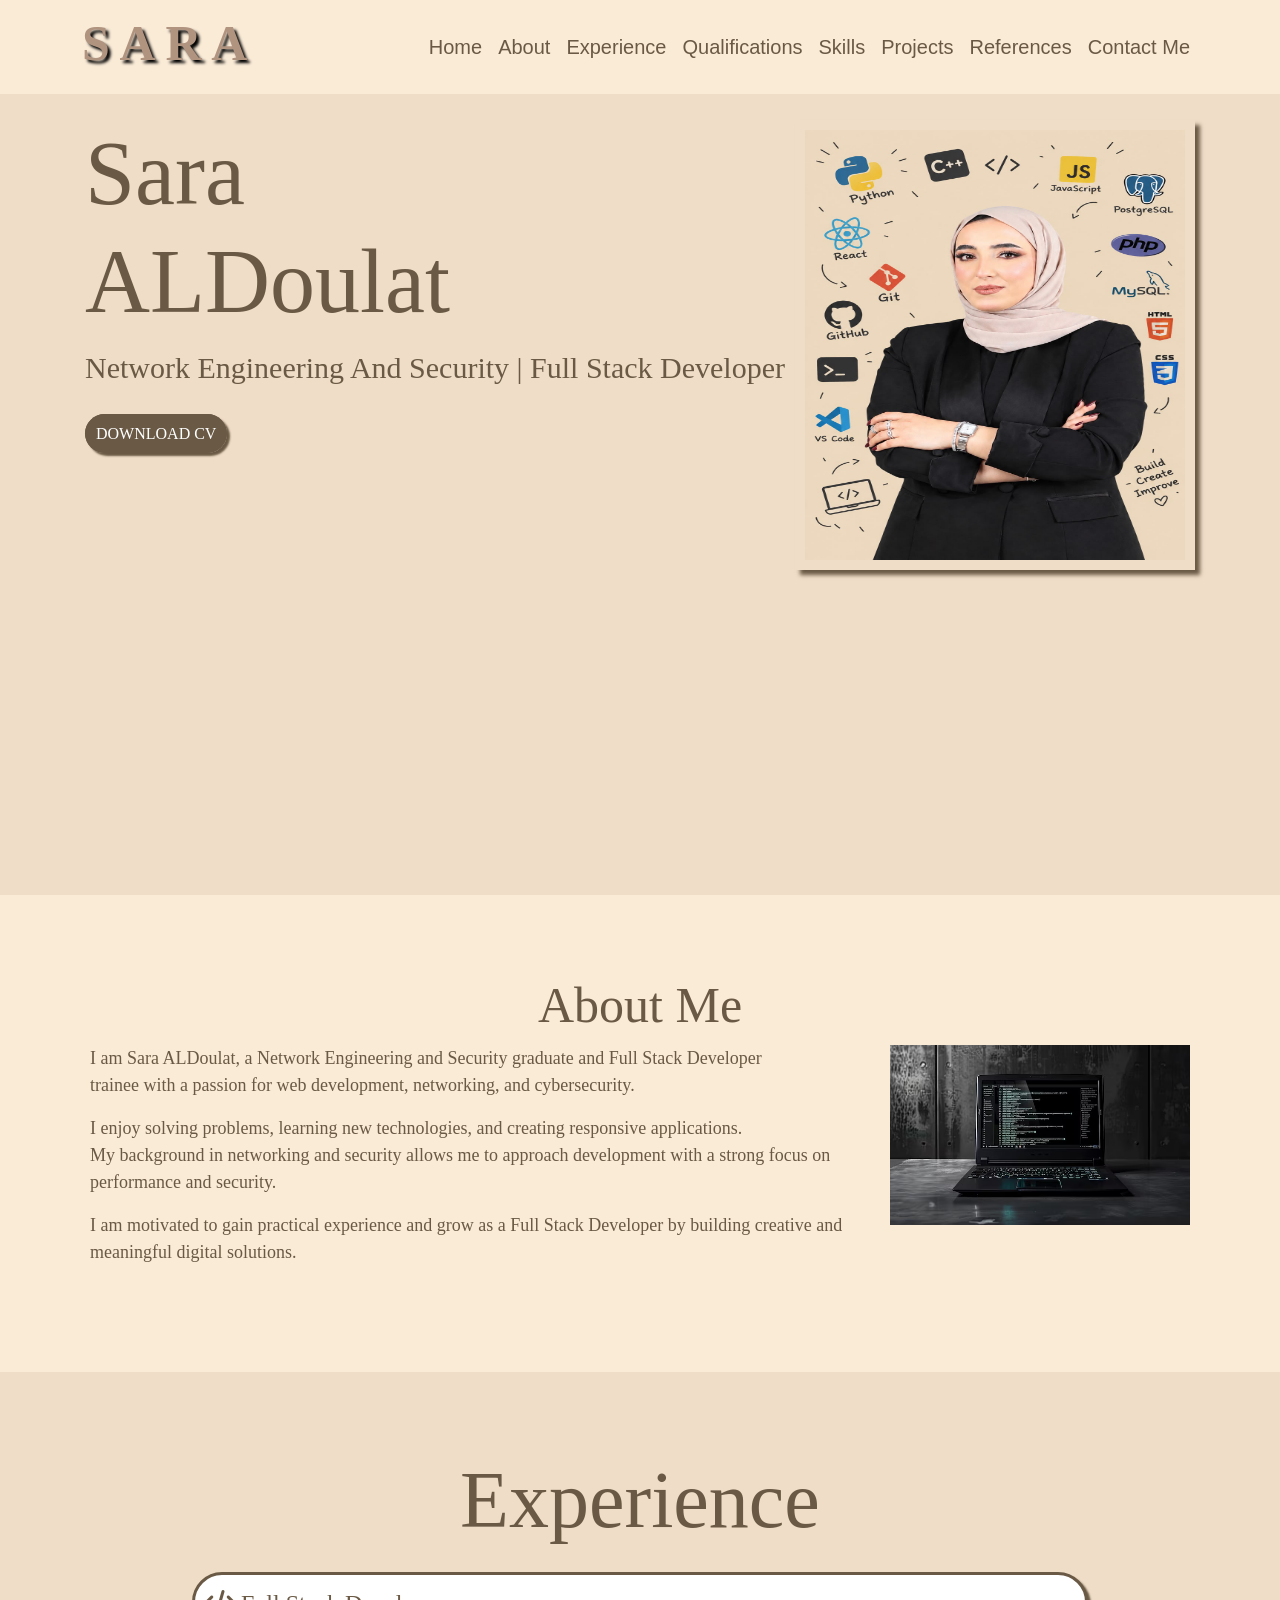
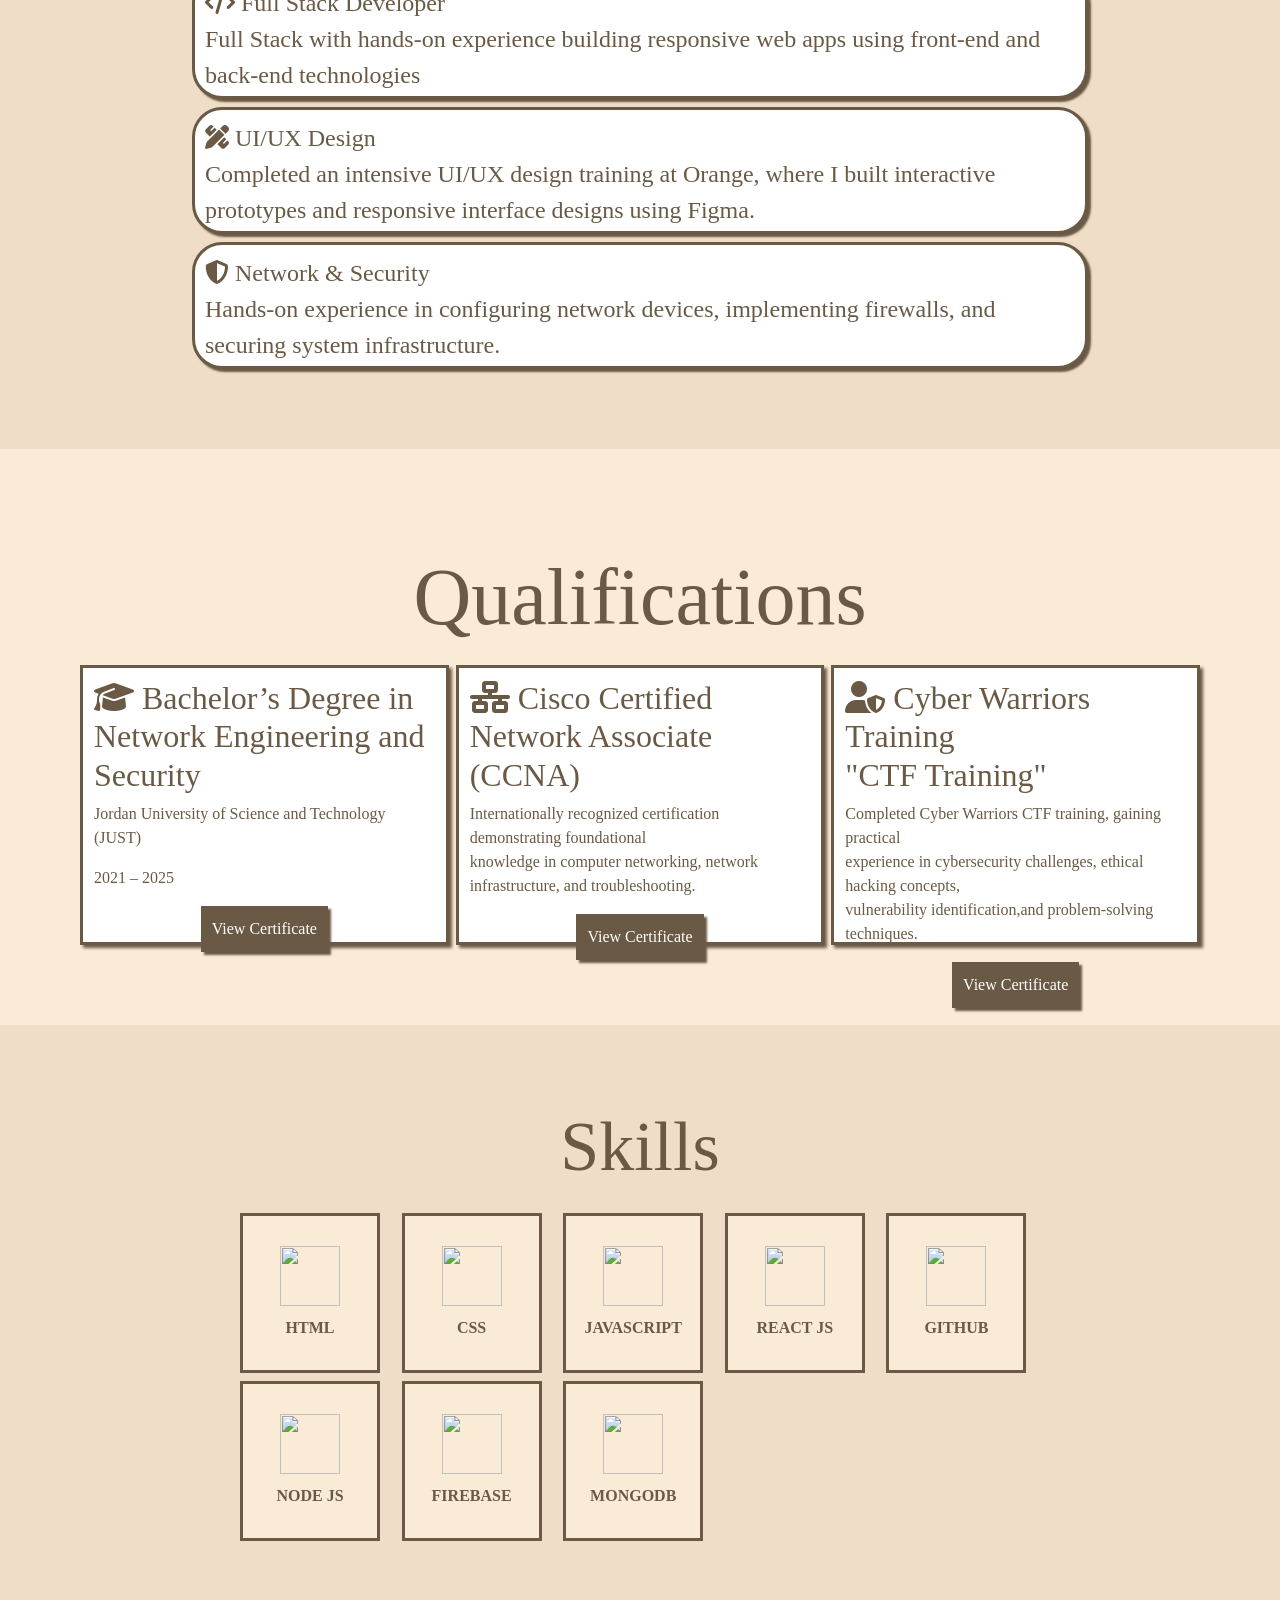
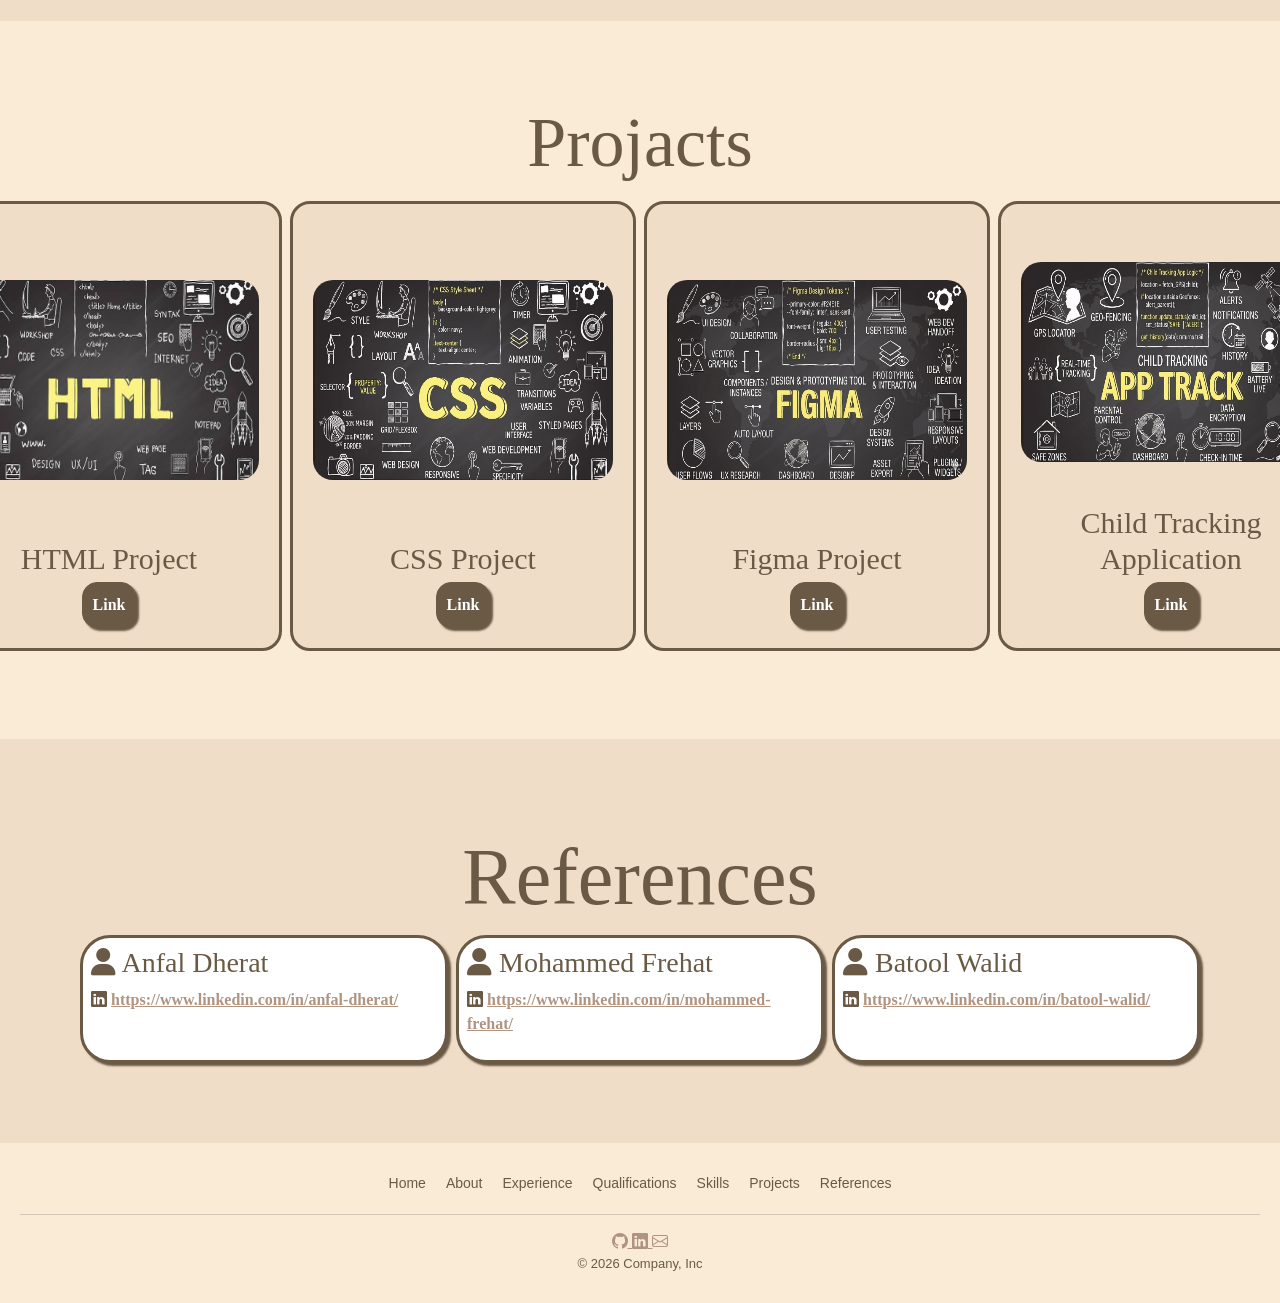
==== commit d6776403: "This is update" ====
--- a/p.html
+++ b/p.html
@@ -44,7 +44,7 @@
             <ul class="navbar-nav ms-auto">
 
                 <li class="nav-item">
-                    <a class="nav-link active" href="#home">Home</a>
+                    <a class="nav-link " href="#home">Home</a>
                 </li>
 
                 <li class="nav-item">
@@ -92,7 +92,7 @@
 <h1>Sara <br> ALDoulat</h1>
 <p>Network Engineering And Security | Full Stack Developer</p>
 <a id="cv"href=" https://drive.google.com/file/d/16c0MTlNwPbzlSyd9CxuAA2ShcEpSTmCc/view?usp=drivesdk" target="_blank">DOWNLOAD CV</a></div>
-<img class="img1" src="pictures/sara.jpeg" >
+<img class="img1" src="pictures/sara (2).jpeg" >
 
 </div>
 <!--adoute-->
@@ -142,6 +142,7 @@
 </p>
 </div>
 </div></div>
+<!--qualifications-->
 <div id="qualifications">
     <h2 class="h2">Qualifications </h2>
      <div class="qua">
@@ -221,24 +222,27 @@
 <div id="projects">
     <h2 class="h2">Projacts </h2>
     <div class="pro">
-        <div class="p"><a href="https://github.com/saraaldoulat2749-art/Task_HTML" target="_blank">
-<img class="img" src="pictures/R.jpg"  width="200px" height="200px"></a>
-<h2>HTML Project</h2>
-
-</div>
-<div class="p"><a href="https://github.com/saraaldoulat2749-art/Task_css" target="_blank">
-<img class="img" src="pictures/css-grid-benefits.jpg"  width="200px" height="200px"></a>
-<h2>CSS Project</h2>
-
-</div>
-<div class="p"><a href="https://www.figma.com/design/bSCWfmt4lfXQB8YMEK5nl8/Wireframe-Practice?node-id=1-236&t=pgk58gYpBTqrbcNz-0" target="_blank">
-<img class="img" src="pictures/OIP.webp"  width="200px" height="200px"></a>
-<h2>Figma Project</h2>
+        <div class="p">
+<img class="img" src="pictures/HTML.jpeg"  width="200px" height="200px"><h2>HTML Project</h2>
+<a class="ap" href="https://github.com/saraaldoulat2749-art/Task_HTML" target="_blank">Link</a>
+
 
 </div>
 <div class="p">
-<img class="img" src="pictures/CHILD.png"  width="200px" height="200px">
-<h2>Child Tracking Application</h2>
+<img class="img" src="pictures/CSS.jpeg"  width="200px" height="200px"><h2>CSS Project</h2>
+<a class="ap" href="https://github.com/saraaldoulat2749-art/Task_css" target="_blank">Link</a>
+
+
+</div>
+<div class="p">
+<img class="img" src="pictures/FIGMA.jpeg"  width="200px" height="200px"><h2>Figma Project</h2>
+<a class="ap" href="https://www.figma.com/design/bSCWfmt4lfXQB8YMEK5nl8/Wireframe-Practice?node-id=1-236&t=pgk58gYpBTqrbcNz-0" target="_blank">Link</a>
+
+
+</div>
+<div class="p">
+<img class="img" src="pictures/CTA.jpeg"  width="200px" height="200px"><h2>Child Tracking Application</h2>
+<a class="ap" href="#" target="_blank">Link</a>
 
 </div>
 
@@ -291,7 +295,7 @@
 </a>
 
 <a href="https://www.linkedin.com/in/sara-aldoulat-8ba44a204?utm_source=share_via&utm_content=profile&utm_medium=member_ios">
-    <i class="bi bi-linkedin"></i> 
+    <i class="bi bi-linkedin"></i>  
 </a>
 
 <a href="saraaldoutat2749@gmail.com">
--- a/p.css
+++ b/p.css
@@ -16,18 +16,21 @@
 }
 .nav-link{color: #6A5A45; 
   font-size: 20px;
-}
+
+}
+
 .nav-link:hover{
     text-decoration: underline;
 }
+
 .logo{
   font-family: Cambria, Cochin, Georgia, Times, 'Times New Roman', serif;
   font-size: 50px;
-font-weight: bold;
-text-shadow: 3px 3px 3px black;
-}
-
-
+  font-weight: bold;
+  text-shadow: 3px 3px 3px black;
+}
+
+/*==============================home=========================*/
 
 #home{
      padding: 80px;
@@ -36,19 +39,18 @@
      margin-top: 40px;
   justify-content:space-around;
     font-family: initial;
-   
+   height: 95vh;
 }
 
 #home p{
-   font-size: clamp(15px, 2vw, 20px);
+   font-size: 30px;
     line-height: 1.6;
     margin-bottom: 30px;
 }
 h1{
-    font-size: clamp(28px, 5vw, 70px);
-   
-   
-}
+    font-size: 90px;  
+}
+
 
 #cv{
     color: white;
@@ -66,31 +68,52 @@
    
 }
 .img1{  padding: 10px;
-    background-color: #6A5A45;
-    border-radius: 80px;
+    
+   background-color: #F0DDC8;
     box-shadow: 5px 5px 4px #6A5A45 ;
-    width: clamp(200px, 30vw, 320px);
-    height: clamp(200px, 30vw, 320px);
+    width: 400px;
+    height:450px;
     
 }
 @media (max-width: 768px) {
-  #home {
-    flex-direction: column-reverse; 
-    justify-content: center;
-    text-align: center;
-    
-    padding: 40px 20px;
-    min-height: auto;
-  }
-
-
-  #cv {
-    margin: 0 auto;
-    display: inline-block;
-  }
-}
-
-/*about*/
+    #home {
+        padding: 15px 10px;
+        justify-content: space-between;
+        align-items: center;
+       
+        height: 300px;
+        gap: 10px;
+    }
+
+
+    /* ضمان ظهور العنوان كاملاً (Sara ALDoulat) بشكل متناسق وصغير */
+    #home h1 {
+        font-size: 16px !important; /* حجم مناسب جداً ليظهر الاسم كاملاً بجانب الصورة */
+        line-height: 1.2;
+        margin-bottom: 0px;
+        display: block;
+    }
+
+    #home p {
+        font-size: 11px;
+        line-height: 1.3;
+        margin-bottom: 12px;
+    }
+
+    .img1 {
+        width: 110px;  
+        height: 140px; 
+        padding: 4px;
+        box-shadow: 2px 2px 3px #6A5A45;
+        flex-shrink: 0;
+    }
+
+    #cv {
+        font-size: 11px;
+        padding: 5px 10px;
+    }
+}
+/*==============================about=========================*/
 
 #about{    background-color:antiquewhite;
    
@@ -141,7 +164,7 @@
         line-height: 1.6;
     }
 }
-    /*experience*/
+   /*==============================experience=========================*/
 
 #experience{
  background-color:#F0DDC8;
@@ -162,7 +185,6 @@
     padding: 10px;
     width: 80%;
     font-size: x-large;
-   height: ;
     box-shadow: 3px 3px 2px #6A5A45;
     font-family: initial;
    
@@ -210,7 +232,7 @@
     height: 65px;
   }
 }
-/*qualifications*/
+ /*==============================qualifications=========================*/
 #qualifications{background-color:antiquewhite;
    
     padding: 80px;
@@ -296,7 +318,7 @@
     transform: none;
   }
 }
-/*skills*/
+/*==============================skills=========================*/
 #skills{
 
      background-color:#F0DDC8;
@@ -384,7 +406,7 @@
     word-break: break-word;
   }
 }
-/*projects*/
+/*==============================projects=========================*/
 #projects{
     background-color:antiquewhite;
 
@@ -406,8 +428,13 @@
   padding: 20px;
   background-color: #F0DDC8;
   width: 100vw;
-  height: 40vh;
+  height: 50vh;
   border-radius: 20px;
+  display: flex;
+    flex-direction: column; 
+    align-items: center;     
+    justify-content: space-between;
+    gap: 5px;
 }
  .p h2{margin: 0px;
    font-family: initial;
@@ -424,6 +451,22 @@
   font-family: initial;
   font-size: 70px;
 }
+.ap{
+  color: white;
+    background-color: #6A5A45;
+    box-shadow: 3px 3px 2px #6A5A45;
+    width: fit-content;
+    padding: 10px;
+    border-radius:15px;
+    border: 1px solid #6A5A45;
+     text-decoration: none;
+
+}
+.ap:hover{
+    background-color: #F0DDC8;
+     transform: translateY(-2px);
+}
+
 @media screen and (max-width: 767px) {
 
     #projects {
@@ -459,10 +502,8 @@
     .p h2 {
         font-size: 20px;
         margin-top: 10px;
-    }
-}
-
-/*references*/
+    }}
+/*==============================references=========================*/
 #references{
 
      background-color:#F0DDC8;
@@ -523,7 +564,8 @@
     font-size: 0.85rem;
   }
 }
-/*contact*/
+
+/*==============================contact=========================*/
 
 #contact {
     background-color: antiquewhite;
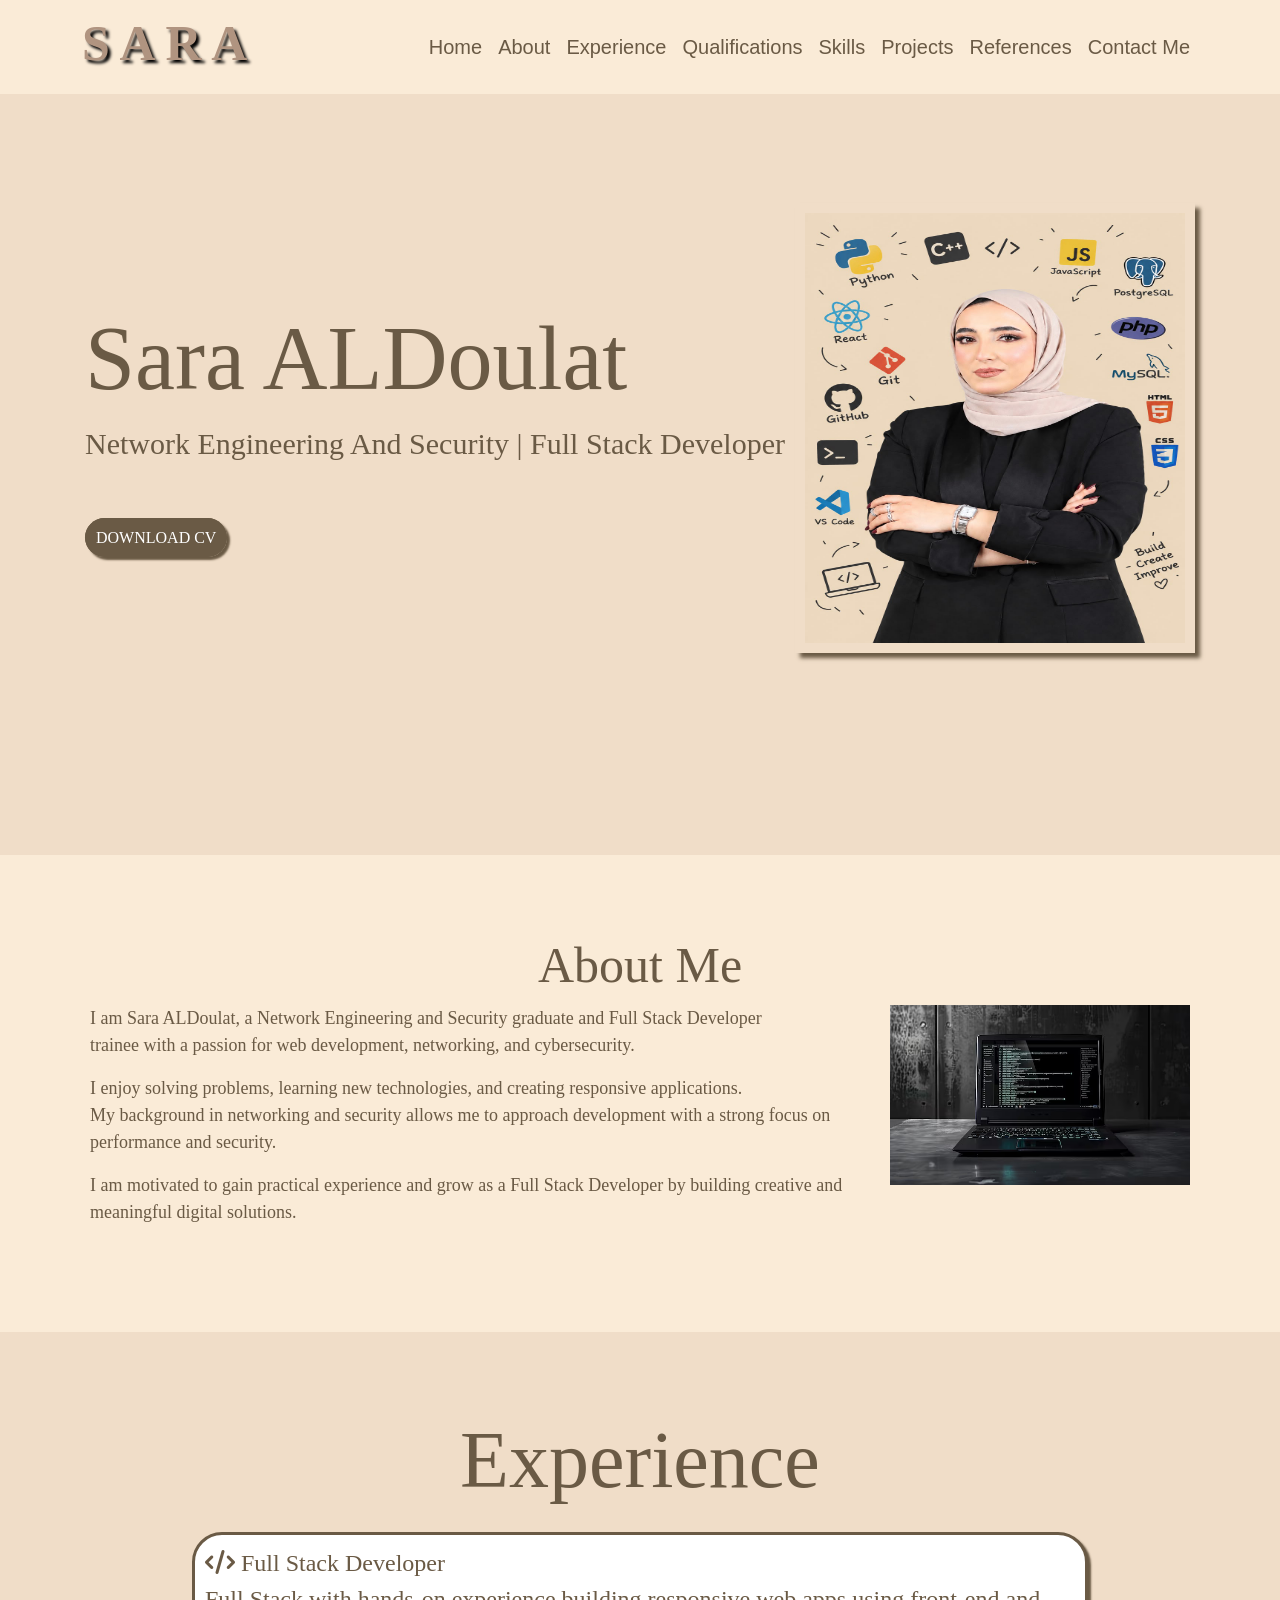
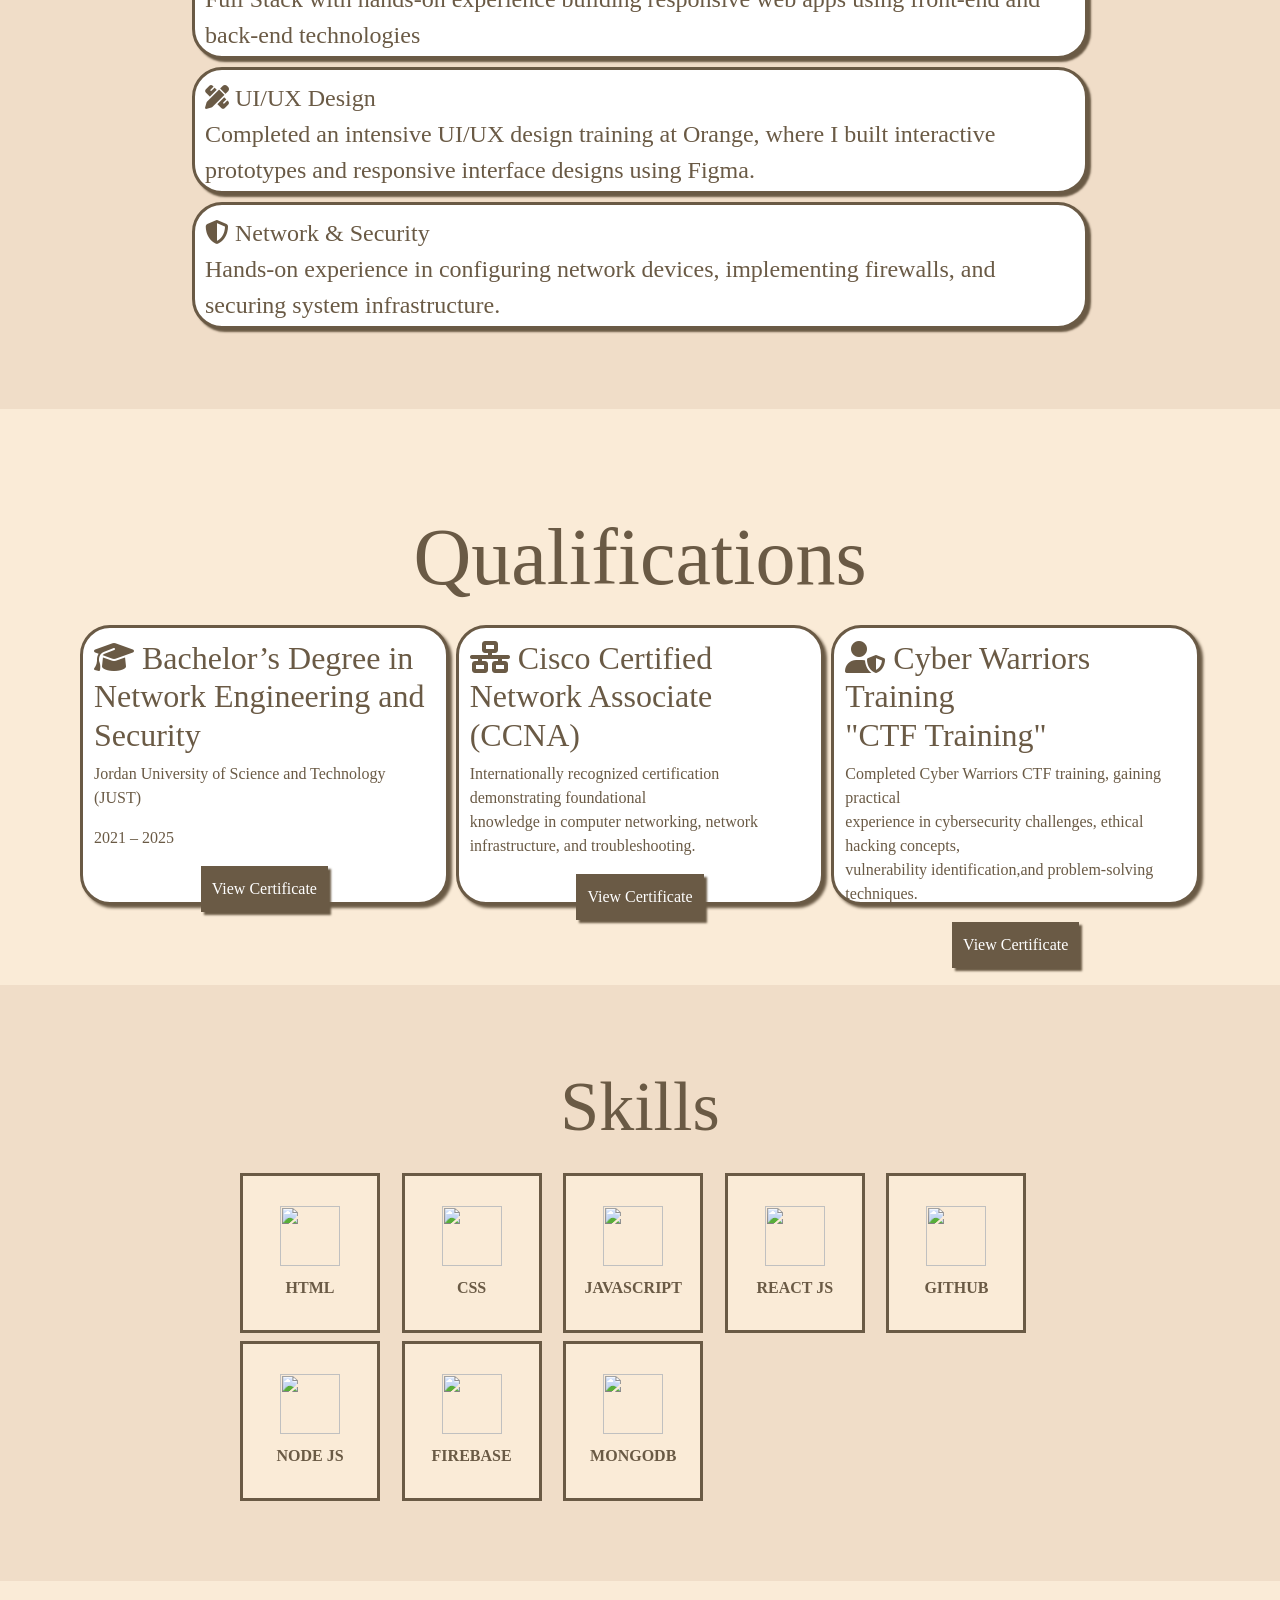
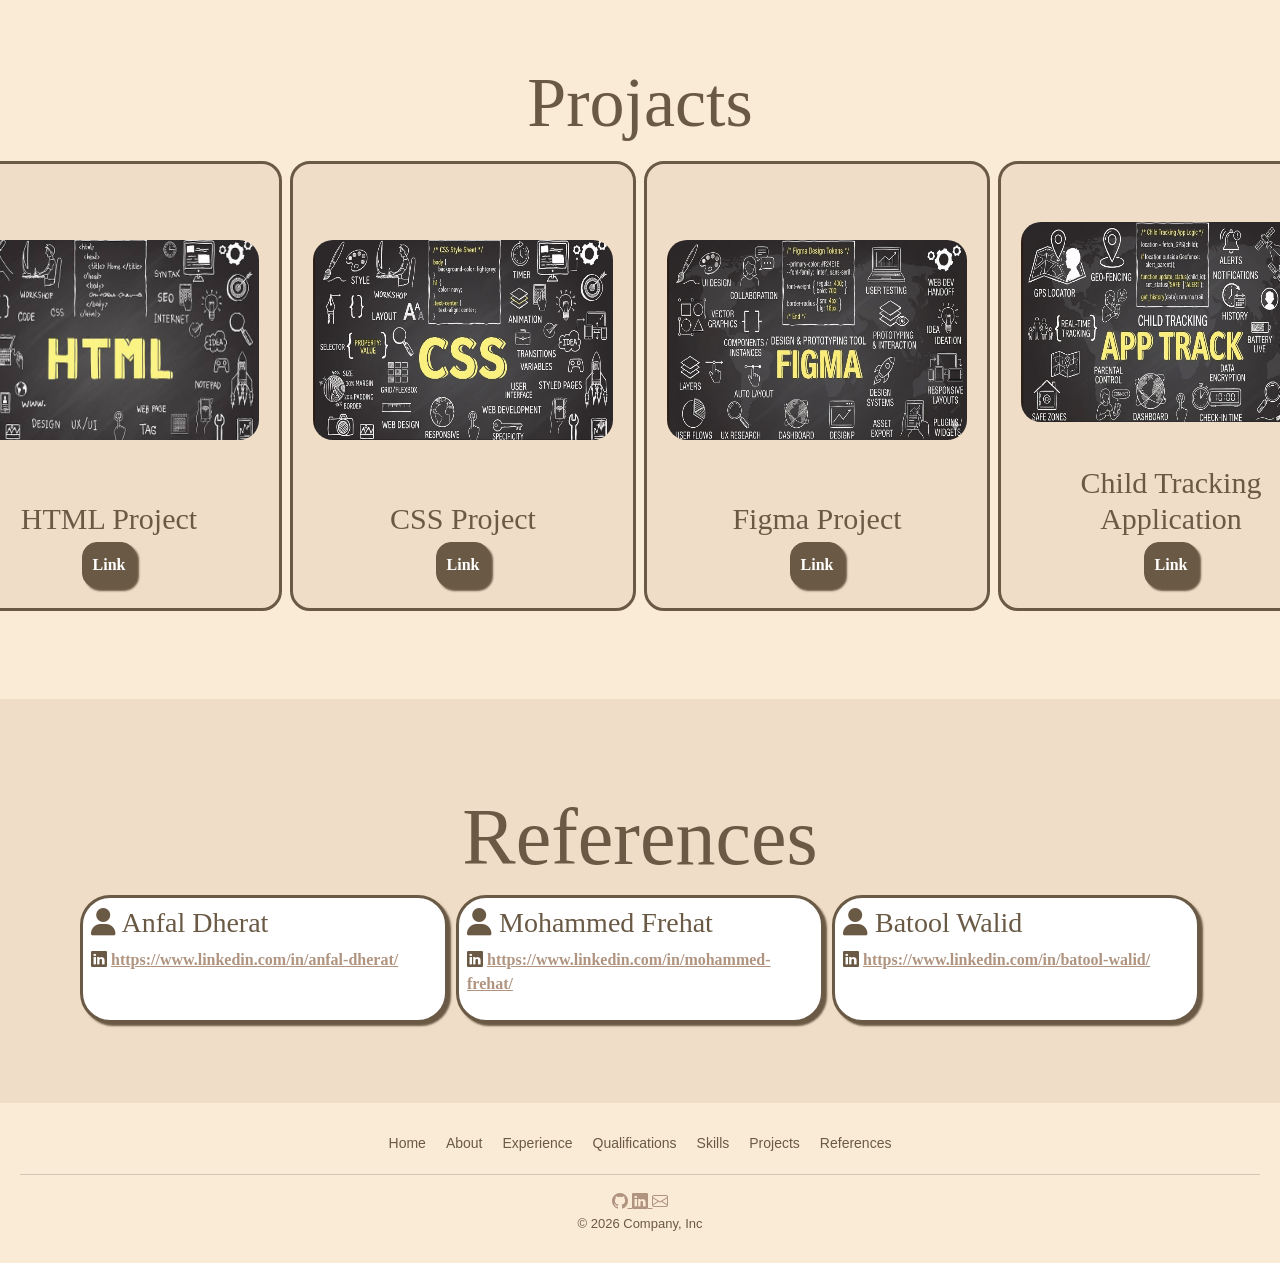
==== commit 1c5ff2ea: "This is update" ====
--- a/p.html
+++ b/p.html
@@ -89,7 +89,7 @@
 <!--HOME-->
 <div id="home">
     <div >
-<h1>Sara <br> ALDoulat</h1>
+<h1>Sara ALDoulat</h1>
 <p>Network Engineering And Security | Full Stack Developer</p>
 <a id="cv"href=" https://drive.google.com/file/d/16c0MTlNwPbzlSyd9CxuAA2ShcEpSTmCc/view?usp=drivesdk" target="_blank">DOWNLOAD CV</a></div>
 <img class="img1" src="pictures/sara (2).jpeg" >
@@ -109,7 +109,7 @@
         My background in networking and security allows me to approach development with a strong focus on performance and security.
     </p>
 
-         <p class="full-width-p">
+         <p >
     I am motivated to gain practical experience and grow as a Full Stack Developer by building creative and meaningful digital solutions.
 </p>
 </div>
--- a/p.css
+++ b/p.css
@@ -20,6 +20,7 @@
 }
 
 .nav-link:hover{
+  color: black;
     text-decoration: underline;
 }
 
@@ -36,16 +37,18 @@
      padding: 80px;
     background-color:#F0DDC8;
       display: flex;
-     margin-top: 40px;
+  ;
   justify-content:space-around;
+  align-items: center;
     font-family: initial;
    height: 95vh;
+  
 }
 
 #home p{
    font-size: 30px;
-    line-height: 1.6;
-    margin-bottom: 30px;
+    
+    margin-bottom: 60px;
 }
 h1{
     font-size: 90px;  
@@ -86,10 +89,9 @@
     }
 
 
-    /* ضمان ظهور العنوان كاملاً (Sara ALDoulat) بشكل متناسق وصغير */
     #home h1 {
-        font-size: 16px !important; /* حجم مناسب جداً ليظهر الاسم كاملاً بجانب الصورة */
-        line-height: 1.2;
+        font-size: 16px ;
+        
         margin-bottom: 0px;
         display: block;
     }
@@ -105,7 +107,7 @@
         height: 140px; 
         padding: 4px;
         box-shadow: 2px 2px 3px #6A5A45;
-        flex-shrink: 0;
+       
     }
 
     #cv {
@@ -247,12 +249,12 @@
     gap: 7px;
     flex: 1 ;
     font-family: initial;
-   
+
 }
 .q1{
     border: 3px solid #6A5A45;
     box-shadow: 3px 3px 3px #6A5A45;
-  
+  border-radius: 30px ;
     padding: 11px;
     background-color:white;
     width: 500px;
